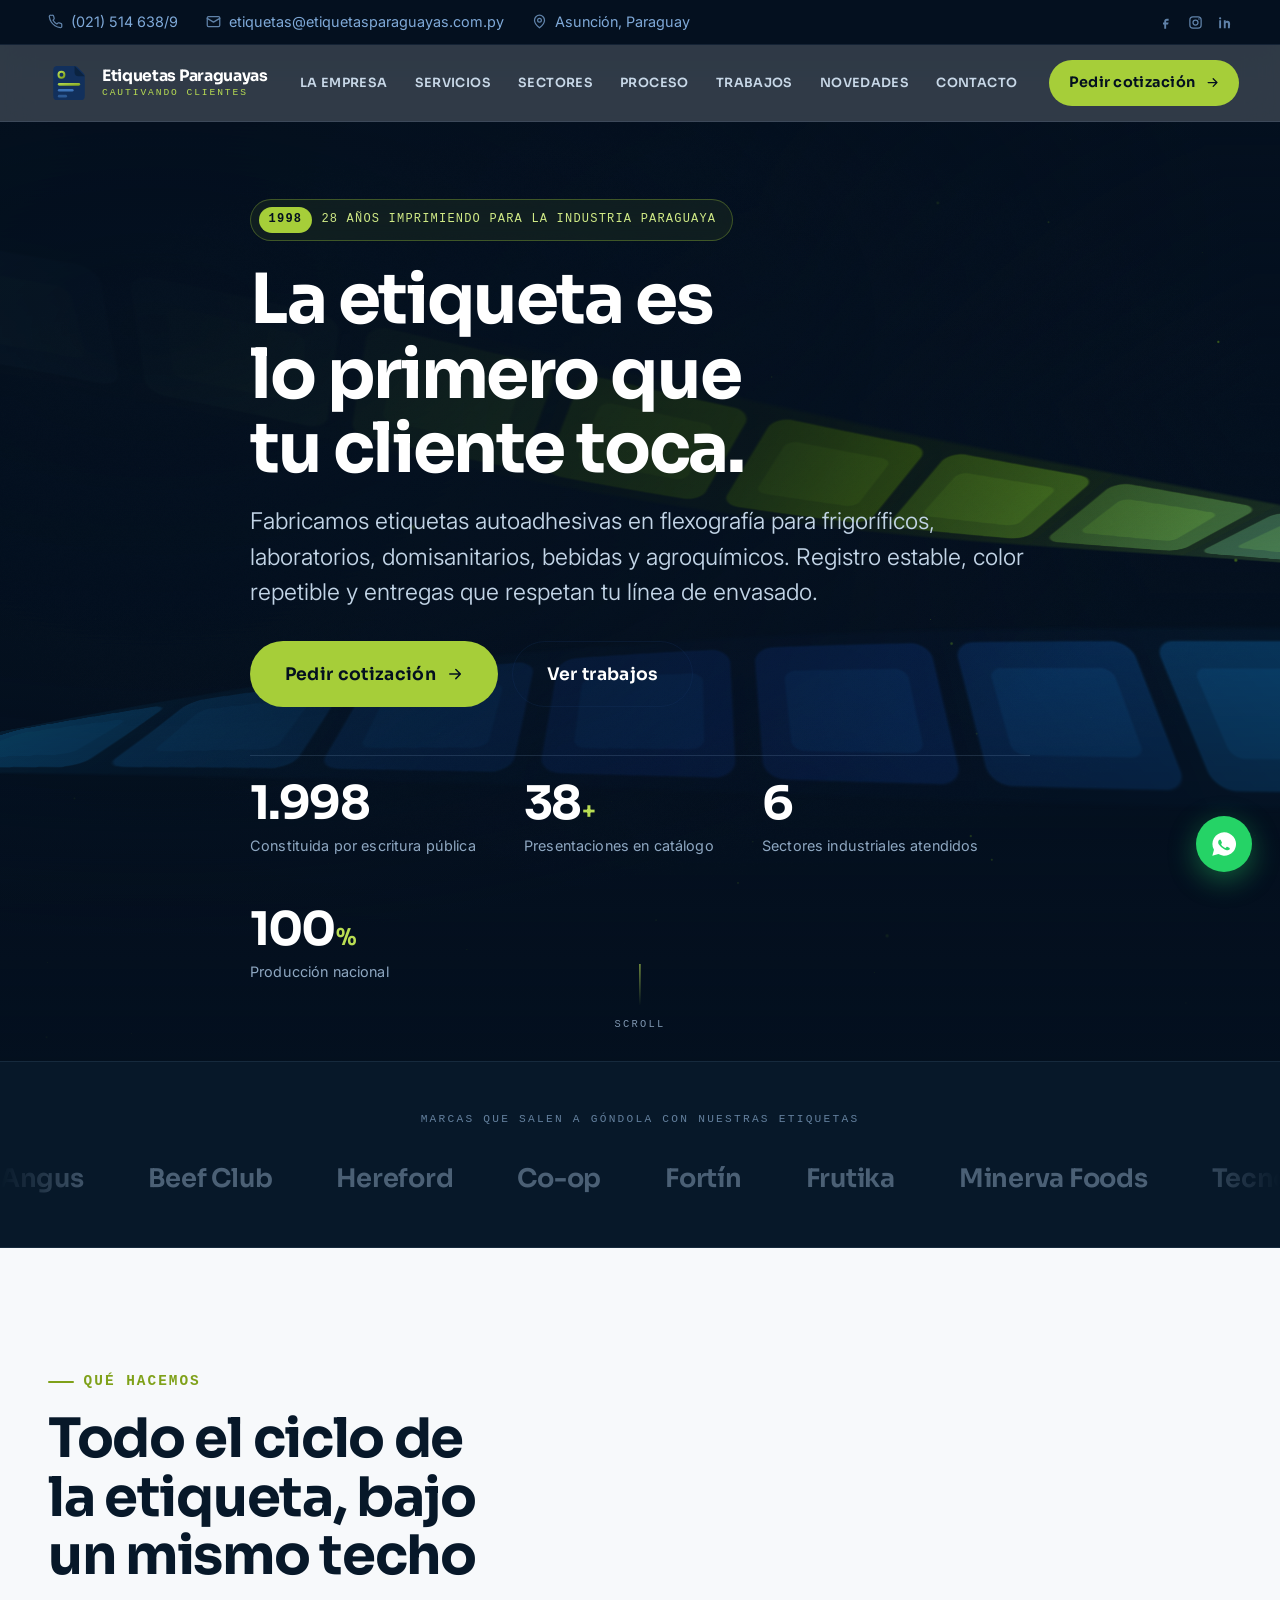
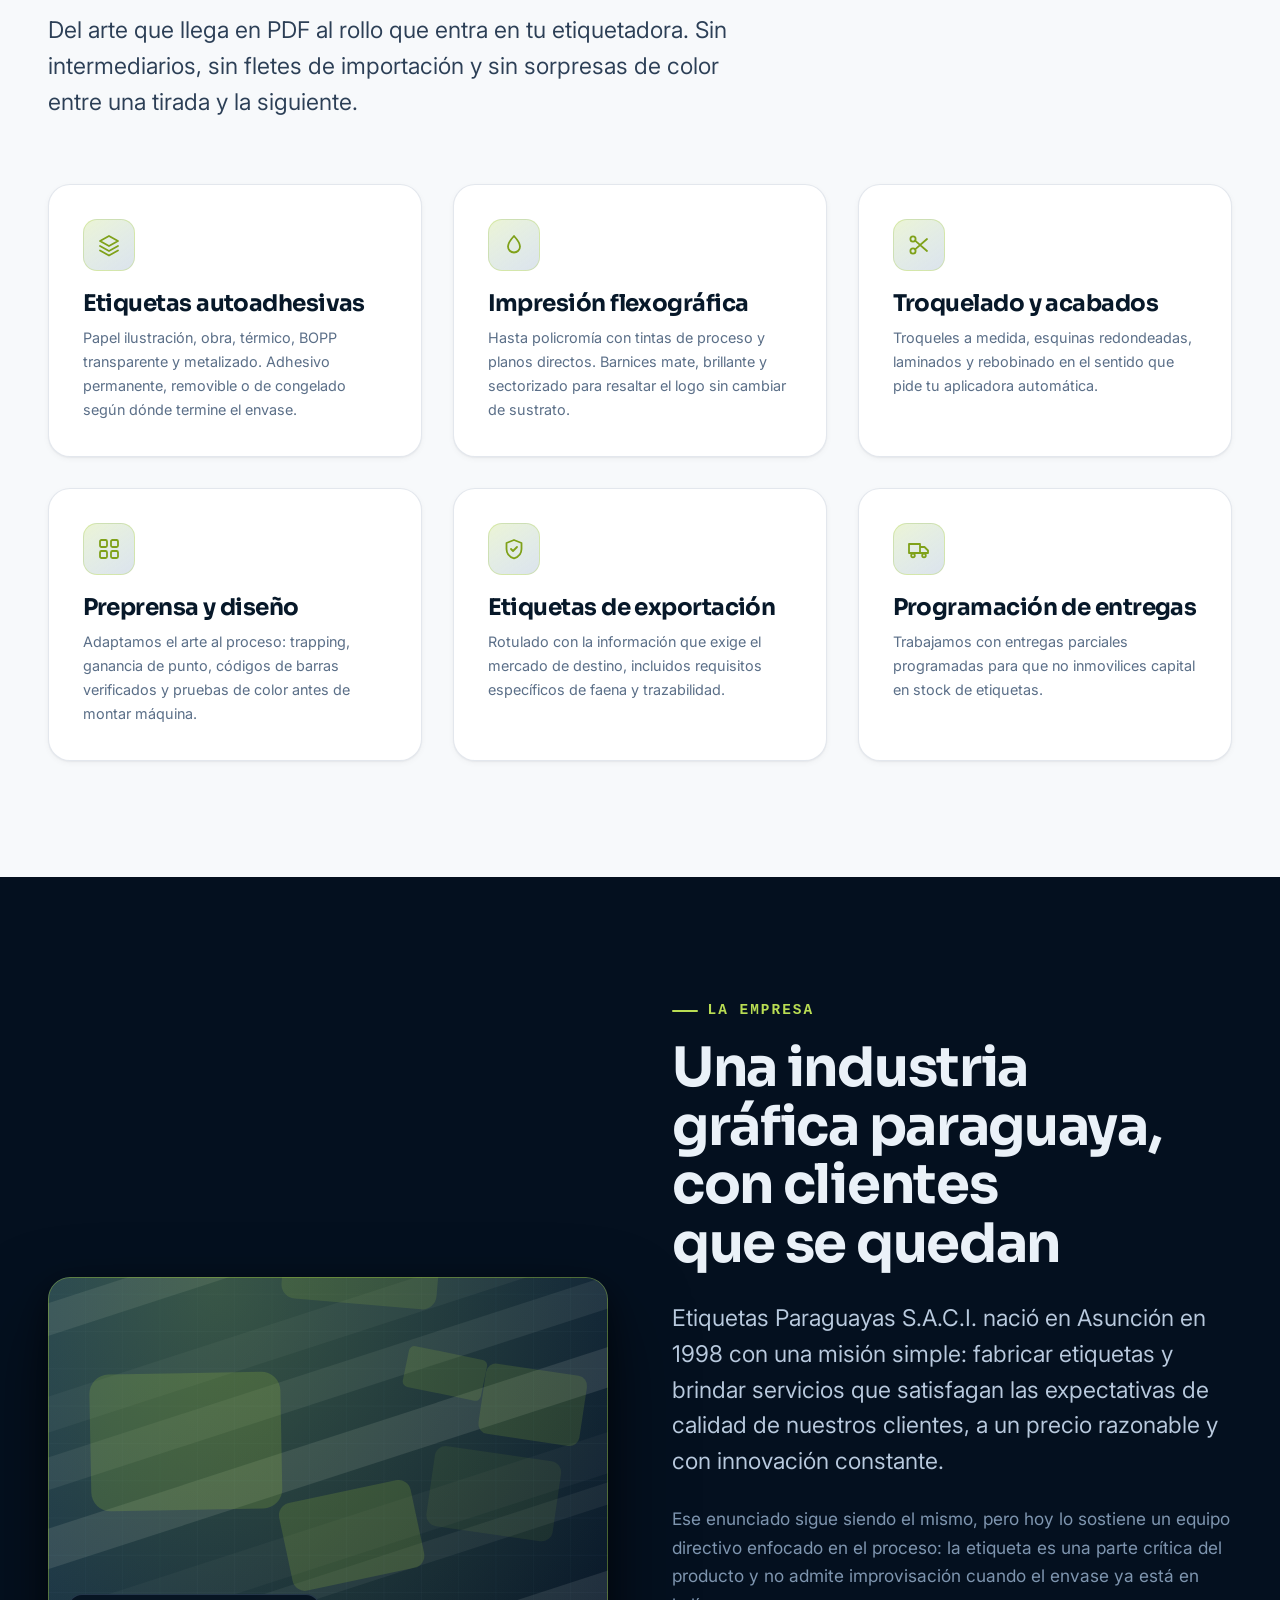
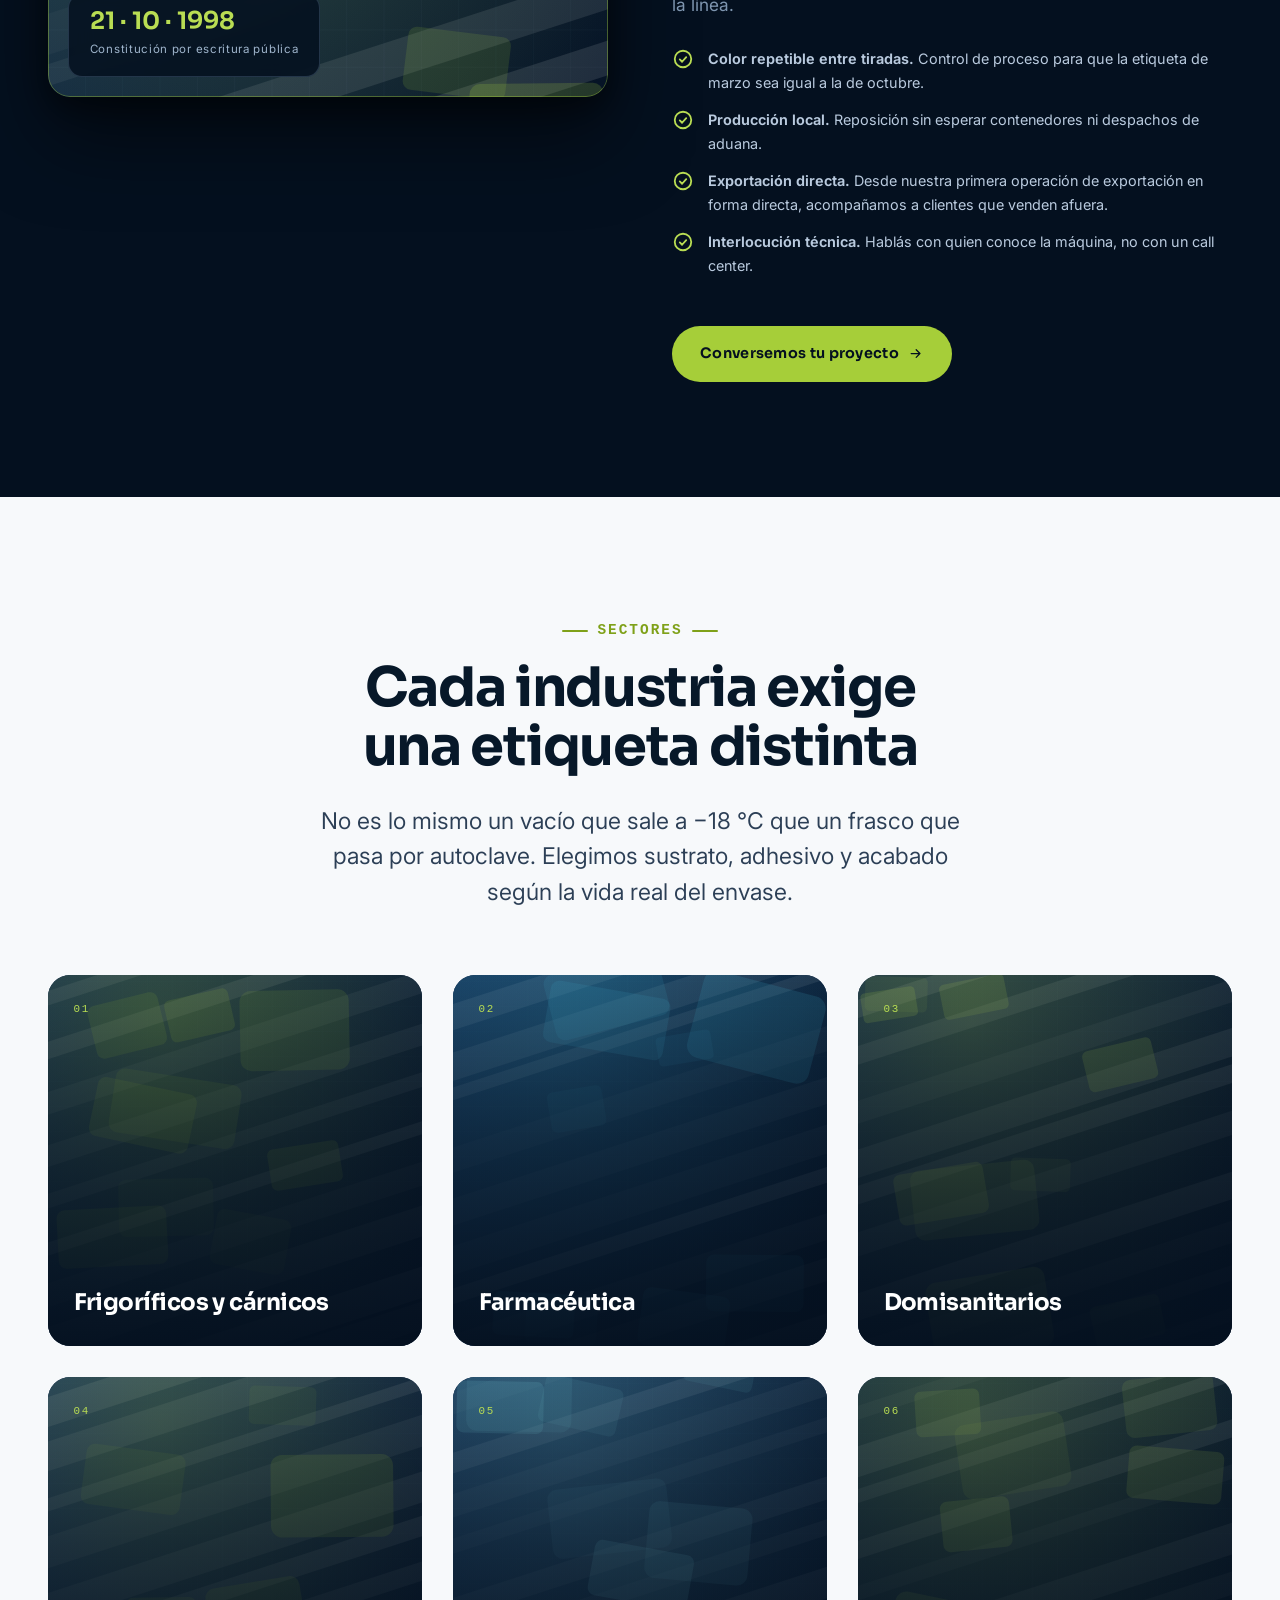
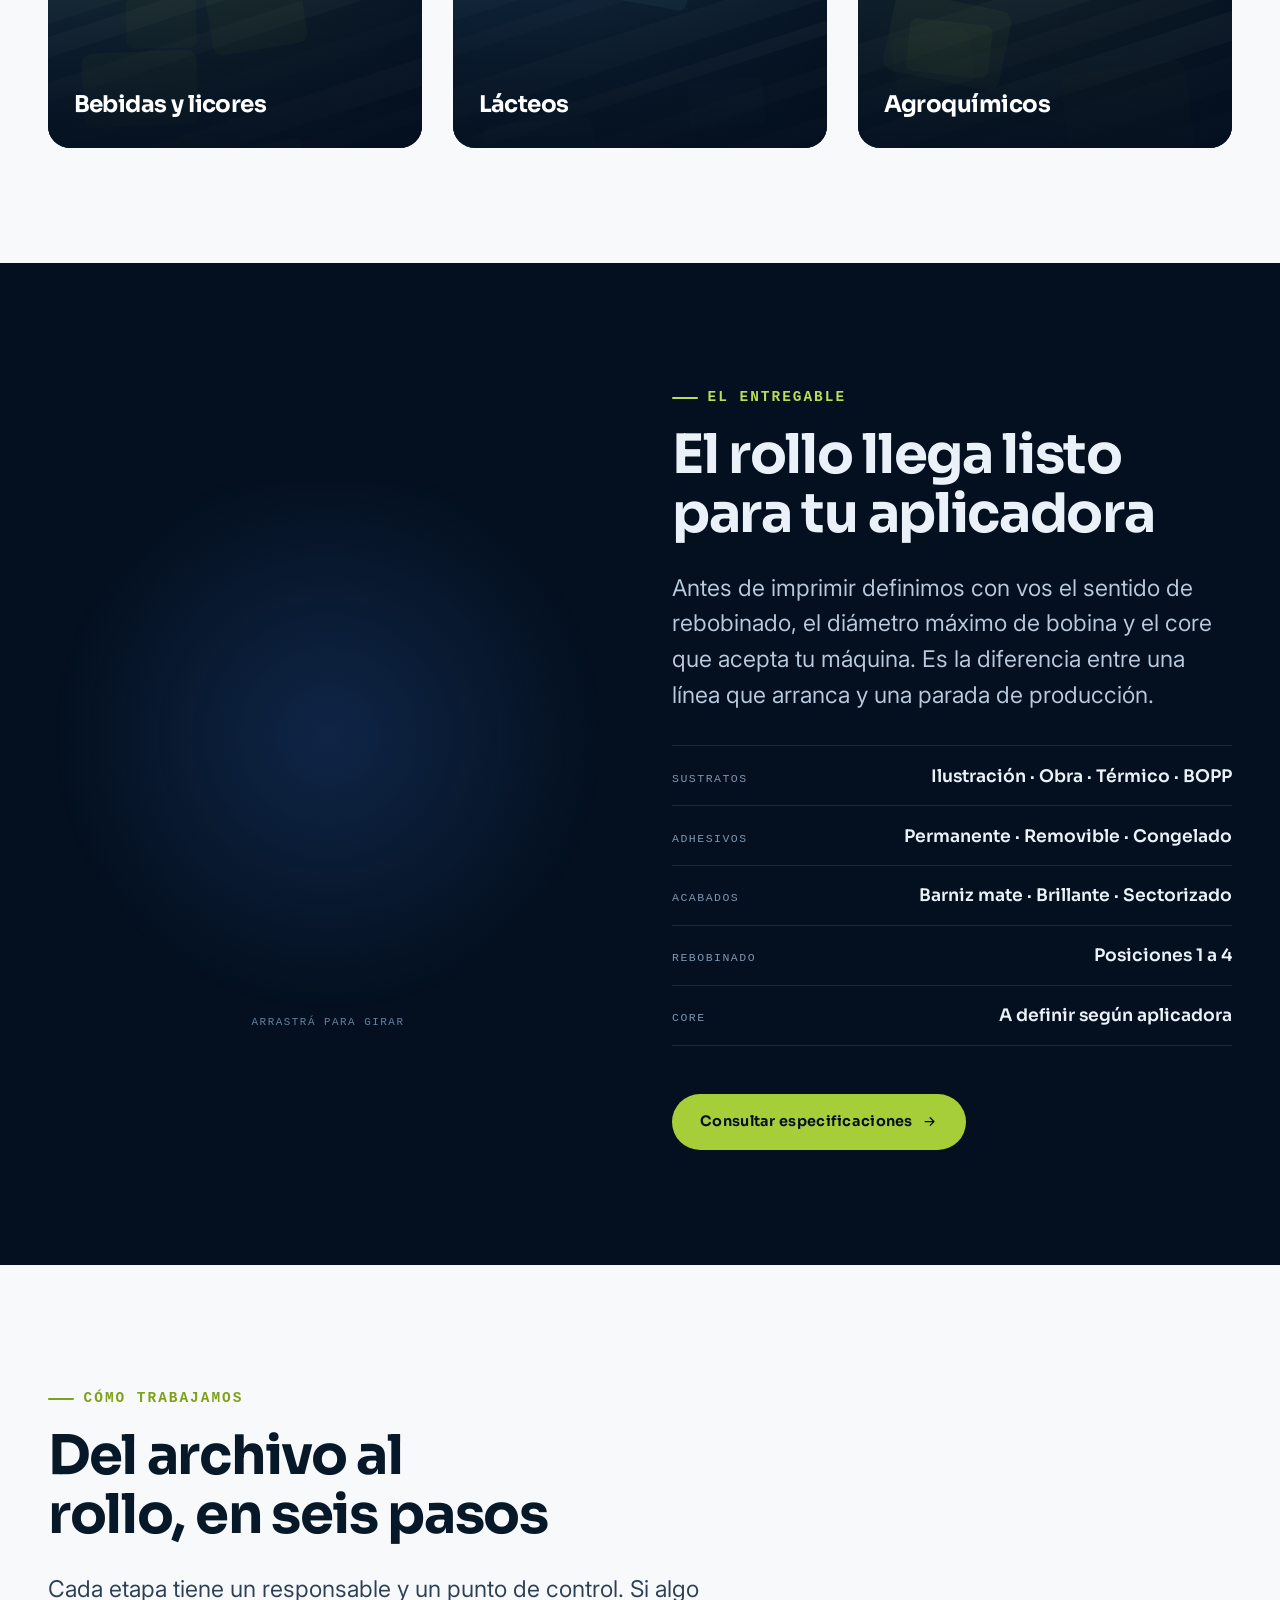
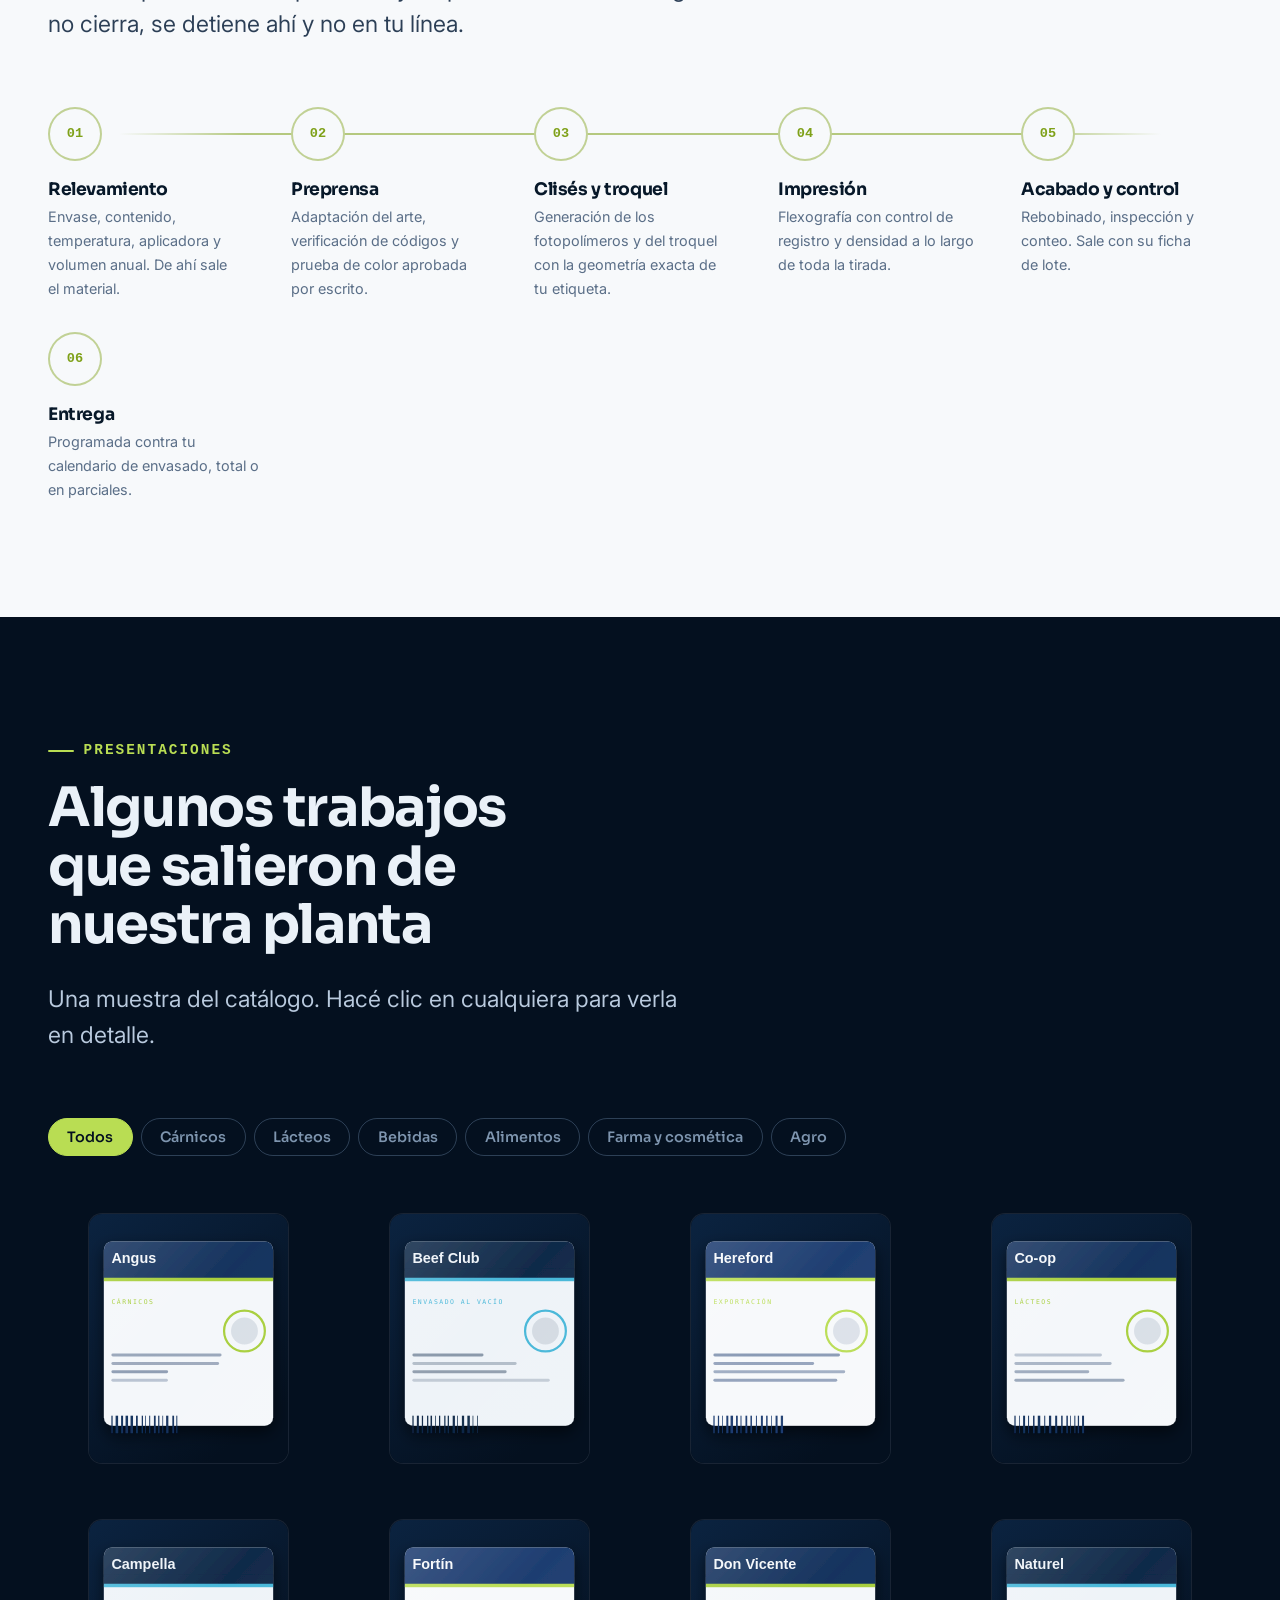
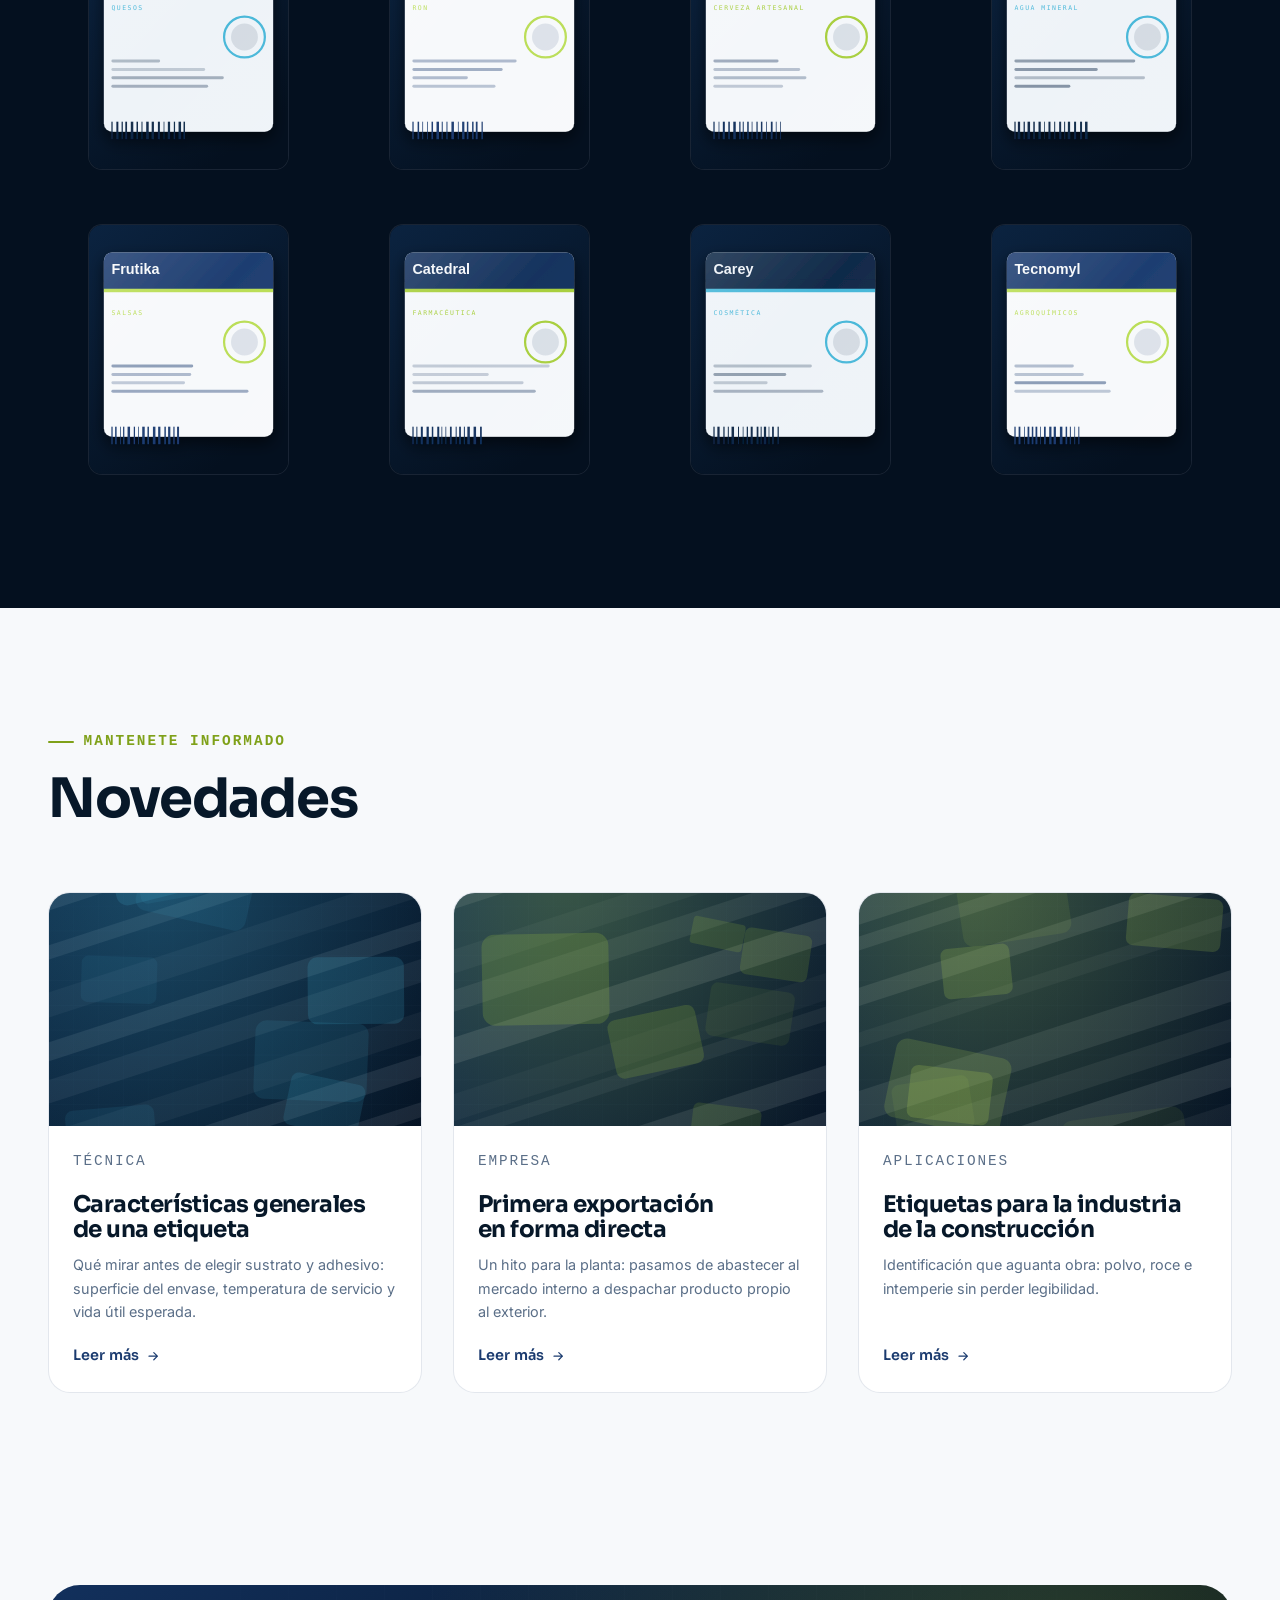
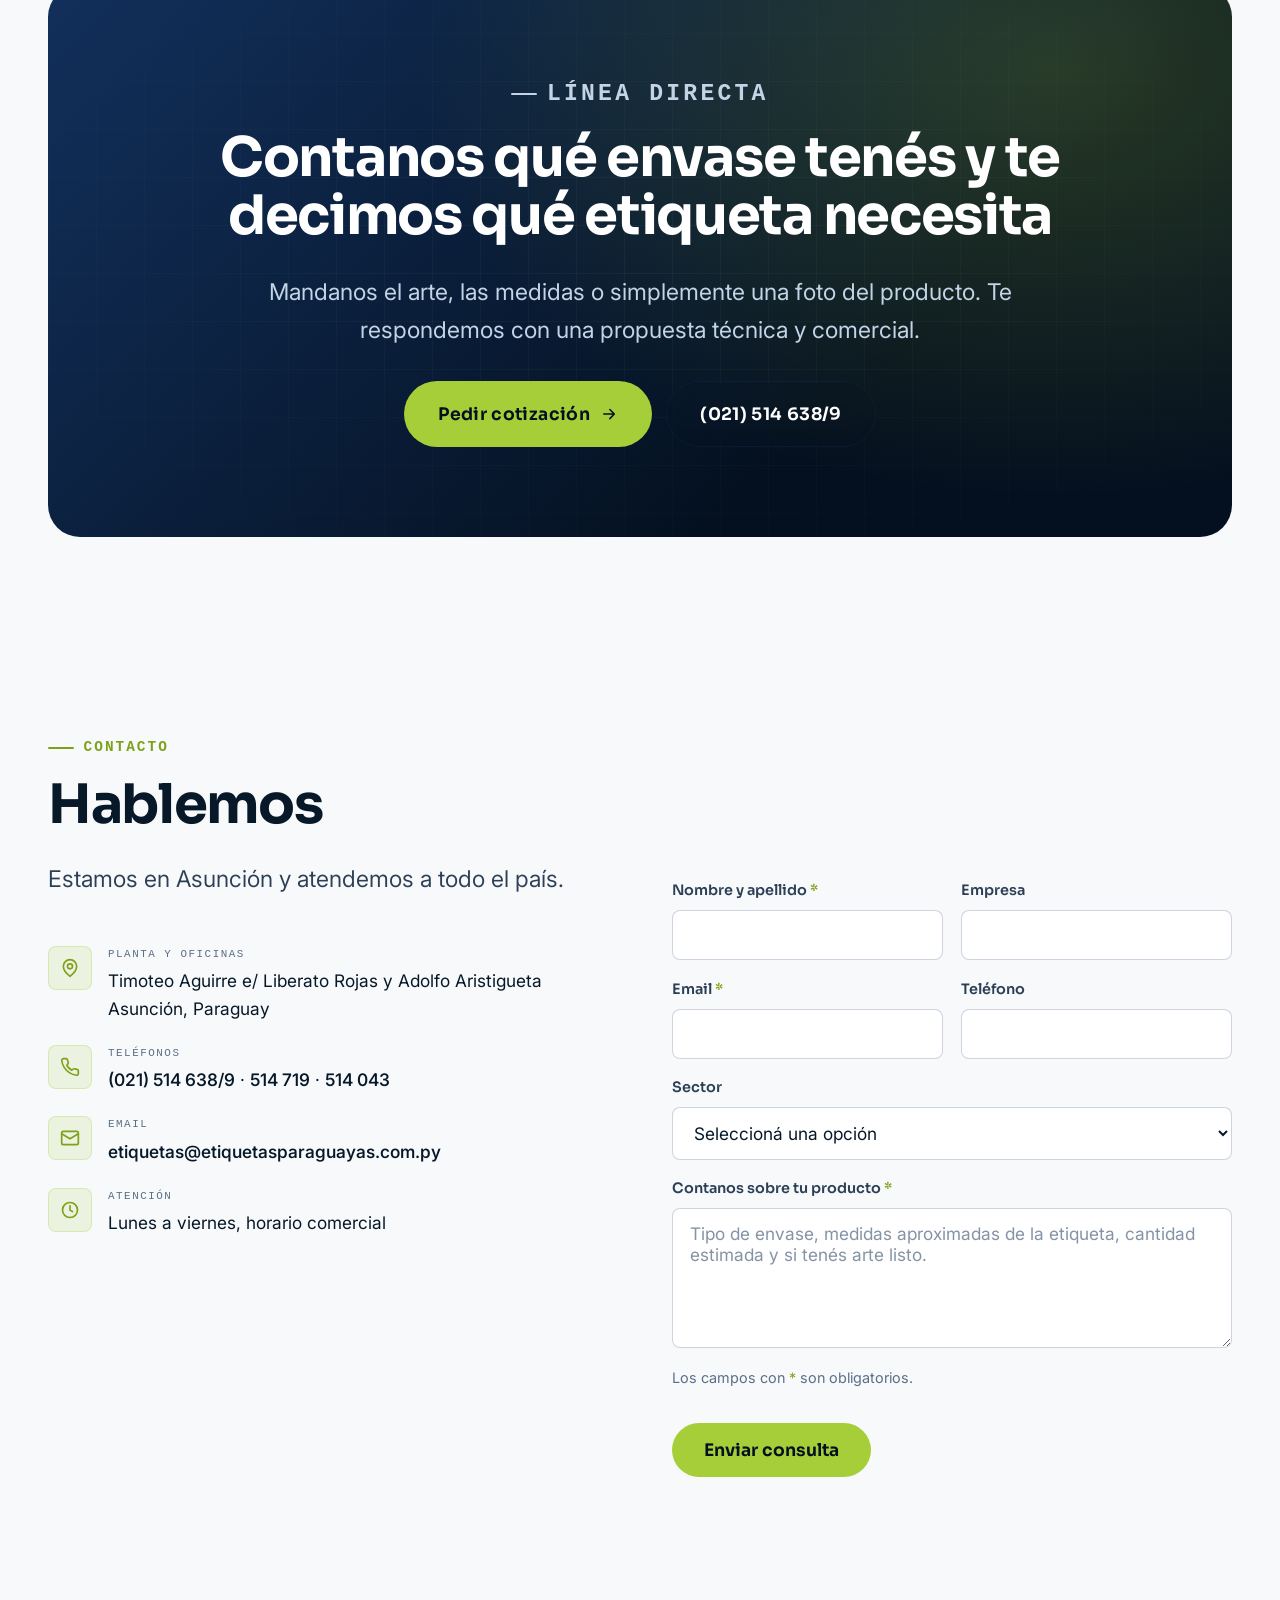
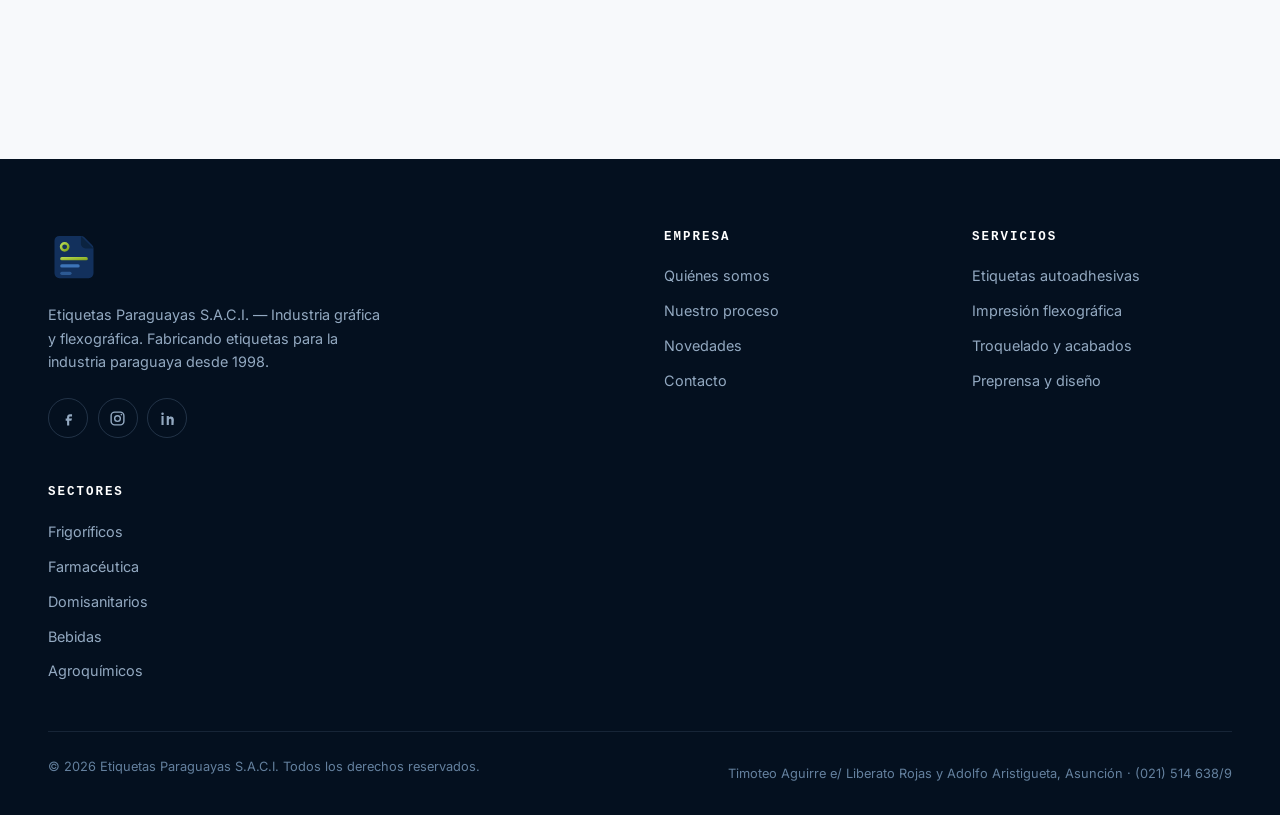
==== index.html @ 3bf8c129 "Demo de diseño para Etiquetas Paraguayas Rediseño estático del sitio actual, para aprobación del cli" ====
<!doctype html>
<html lang="es-PY">
<head>
<meta charset="utf-8">
<meta name="viewport" content="width=device-width, initial-scale=1, viewport-fit=cover">
<title>Etiquetas Paraguayas — Etiquetas autoadhesivas e impresión flexográfica | Asunción</title>
<meta name="description" content="Fabricamos etiquetas autoadhesivas para frigoríficos, farmacéutica, domisanitarios, bebidas y agroquímicos. Impresión flexográfica en Asunción, Paraguay, desde 1998.">
<meta name="theme-color" content="#04101f">
<link rel="canonical" href="https://etiquetasparaguayas.com.py/">
<link rel="icon" href="assets/img/logo-mark.svg" type="image/svg+xml">

<meta property="og:type" content="website">
<meta property="og:locale" content="es_PY">
<meta property="og:title" content="Etiquetas Paraguayas — Impresión flexográfica de etiquetas">
<meta property="og:description" content="Etiquetas autoadhesivas para la industria paraguaya desde 1998. Frigoríficos, farmacéutica, domisanitarios, bebidas y agroquímicos.">
<meta property="og:url" content="https://etiquetasparaguayas.com.py/">
<meta name="twitter:card" content="summary_large_image">

<link rel="preconnect" href="https://fonts.googleapis.com">
<link rel="preconnect" href="https://fonts.gstatic.com" crossorigin>
<link href="https://fonts.googleapis.com/css2?family=Sora:wght@400;600;700&family=Inter:wght@300..650&display=swap" rel="stylesheet">
<link rel="stylesheet" href="assets/css/main.css">

<script type="application/ld+json">
{
  "@context": "https://schema.org",
  "@type": "Organization",
  "name": "Etiquetas Paraguayas S.A.C.I.",
  "url": "https://etiquetasparaguayas.com.py/",
  "email": "etiquetas@etiquetasparaguayas.com.py",
  "foundingDate": "1998-10-21",
  "address": {
    "@type": "PostalAddress",
    "streetAddress": "Timoteo Aguirre e/ Liberato Rojas y Adolfo Aristigueta",
    "addressLocality": "Asunción",
    "addressCountry": "PY"
  },
  "contactPoint": {
    "@type": "ContactPoint",
    "telephone": "+595-21-514638",
    "contactType": "sales",
    "areaServed": "PY",
    "availableLanguage": ["Spanish", "Guarani"]
  }
}
</script>
</head>
<body>

<a class="ep-skip" href="#contenido">Saltar al contenido</a>
<div class="ep-progress" data-progress aria-hidden="true"></div>

<!-- Sprite de iconos -->
<svg width="0" height="0" style="position:absolute" aria-hidden="true" focusable="false">
  <symbol id="i-arrow" viewBox="0 0 24 24" fill="none" stroke="currentColor" stroke-width="2" stroke-linecap="round" stroke-linejoin="round"><path d="M5 12h14M13 6l6 6-6 6"/></symbol>
  <symbol id="i-check" viewBox="0 0 24 24" fill="none" stroke="currentColor" stroke-width="2" stroke-linecap="round" stroke-linejoin="round"><circle cx="12" cy="12" r="9"/><path d="m8.5 12.5 2.5 2.5 4.5-5"/></symbol>
  <symbol id="i-phone" viewBox="0 0 24 24" fill="none" stroke="currentColor" stroke-width="2" stroke-linecap="round" stroke-linejoin="round"><path d="M22 16.9v3a2 2 0 0 1-2.2 2 19.8 19.8 0 0 1-8.6-3.1 19.5 19.5 0 0 1-6-6A19.8 19.8 0 0 1 2.1 4.2 2 2 0 0 1 4.1 2h3a2 2 0 0 1 2 1.7c.1 1 .4 1.9.7 2.8a2 2 0 0 1-.5 2.1L8.1 9.9a16 16 0 0 0 6 6l1.3-1.2a2 2 0 0 1 2.1-.5c.9.3 1.8.6 2.8.7a2 2 0 0 1 1.7 2z"/></symbol>
  <symbol id="i-mail" viewBox="0 0 24 24" fill="none" stroke="currentColor" stroke-width="2" stroke-linecap="round" stroke-linejoin="round"><rect x="2" y="4" width="20" height="16" rx="2"/><path d="m2 7 10 6 10-6"/></symbol>
  <symbol id="i-pin" viewBox="0 0 24 24" fill="none" stroke="currentColor" stroke-width="2" stroke-linecap="round" stroke-linejoin="round"><path d="M20 10c0 6-8 12-8 12s-8-6-8-12a8 8 0 0 1 16 0z"/><circle cx="12" cy="10" r="3"/></symbol>
  <symbol id="i-clock" viewBox="0 0 24 24" fill="none" stroke="currentColor" stroke-width="2" stroke-linecap="round" stroke-linejoin="round"><circle cx="12" cy="12" r="9"/><path d="M12 7v5l3 2"/></symbol>
  <symbol id="i-fb" viewBox="0 0 24 24" fill="currentColor"><path d="M14 9h3V6h-3c-2.2 0-4 1.8-4 4v2H8v3h2v7h3v-7h3l1-3h-4v-2c0-.6.4-1 1-1z"/></symbol>
  <symbol id="i-ig" viewBox="0 0 24 24" fill="none" stroke="currentColor" stroke-width="2"><rect x="3" y="3" width="18" height="18" rx="5"/><circle cx="12" cy="12" r="4"/><circle cx="17.5" cy="6.5" r="1.2" fill="currentColor" stroke="none"/></symbol>
  <symbol id="i-li" viewBox="0 0 24 24" fill="currentColor"><path d="M6.5 8.5h-3V21h3zM5 3.5a1.8 1.8 0 1 0 0 3.6 1.8 1.8 0 0 0 0-3.6zM21 13.9c0-3.3-1.8-4.9-4.2-4.9-1.6 0-2.5.9-2.9 1.6V8.5h-3V21h3v-6.6c0-1.4.7-2.2 1.9-2.2 1.1 0 1.7.7 1.7 2.2V21h3z"/></symbol>
  <symbol id="i-wa" viewBox="0 0 24 24" fill="currentColor"><path d="M12 2a10 10 0 0 0-8.6 15L2 22l5.2-1.4A10 10 0 1 0 12 2zm5.2 14.1c-.2.6-1.3 1.2-1.8 1.2-.5.1-1 .1-1.7-.1-.4-.1-.9-.3-1.5-.6a11.4 11.4 0 0 1-4.4-3.9c-.5-.7-.8-1.5-.8-2.3 0-.8.3-1.3.6-1.6.2-.3.5-.4.7-.4h.5c.2 0 .4 0 .6.5l.8 1.9c0 .2 0 .3-.1.5l-.4.5c-.1.1-.3.3-.1.6.2.3.7 1.1 1.4 1.8.9.8 1.7 1.1 2 1.2.2.1.4.1.5-.1l.7-.8c.2-.2.3-.2.5-.1l1.8.9c.2.1.4.2.4.3.1.1.1.5-.1 1.1z"/></symbol>
  <symbol id="i-layers" viewBox="0 0 24 24" fill="none" stroke="currentColor" stroke-width="1.8" stroke-linecap="round" stroke-linejoin="round"><path d="m12 3 9 5-9 5-9-5z"/><path d="m3 13 9 5 9-5"/><path d="m3 17.5 9 5 9-5"/></symbol>
  <symbol id="i-drop" viewBox="0 0 24 24" fill="none" stroke="currentColor" stroke-width="1.8" stroke-linecap="round" stroke-linejoin="round"><path d="M12 3s6 6.5 6 10.5a6 6 0 0 1-12 0C6 9.5 12 3 12 3z"/></symbol>
  <symbol id="i-cut" viewBox="0 0 24 24" fill="none" stroke="currentColor" stroke-width="1.8" stroke-linecap="round" stroke-linejoin="round"><circle cx="6" cy="6" r="2.6"/><circle cx="6" cy="18" r="2.6"/><path d="M8.1 7.6 20 18M20 6 8.1 16.4"/></symbol>
  <symbol id="i-shield" viewBox="0 0 24 24" fill="none" stroke="currentColor" stroke-width="1.8" stroke-linecap="round" stroke-linejoin="round"><path d="M12 3l7.5 3v6c0 4.5-3.2 8-7.5 9.4C7.7 20 4.5 16.5 4.5 12V6z"/><path d="m9 12 2 2 4-4"/></symbol>
  <symbol id="i-truck" viewBox="0 0 24 24" fill="none" stroke="currentColor" stroke-width="1.8" stroke-linecap="round" stroke-linejoin="round"><path d="M2 7h11v9H2zM13 10h4.5l3.5 3.5V16h-8z"/><circle cx="6" cy="18.5" r="1.8"/><circle cx="17" cy="18.5" r="1.8"/></symbol>
  <symbol id="i-grid" viewBox="0 0 24 24" fill="none" stroke="currentColor" stroke-width="1.8" stroke-linecap="round" stroke-linejoin="round"><rect x="3" y="3" width="7" height="7" rx="1.5"/><rect x="14" y="3" width="7" height="7" rx="1.5"/><rect x="3" y="14" width="7" height="7" rx="1.5"/><rect x="14" y="14" width="7" height="7" rx="1.5"/></symbol>
</svg>

<!-- ====================================================== TOPBAR -->
<div class="ep-topbar">
  <div class="ep-wrap ep-topbar__inner">
    <a href="tel:+59521514638"><svg><use href="#i-phone"/></svg>(021) 514 638/9</a>
    <a href="mailto:etiquetas@etiquetasparaguayas.com.py"><svg><use href="#i-mail"/></svg>etiquetas@etiquetasparaguayas.com.py</a>
    <a href="#contacto"><svg><use href="#i-pin"/></svg>Asunción, Paraguay</a>
    <div class="ep-topbar__social">
      <a href="#" aria-label="Facebook"><svg><use href="#i-fb"/></svg></a>
      <a href="#" aria-label="Instagram"><svg><use href="#i-ig"/></svg></a>
      <a href="#" aria-label="LinkedIn"><svg><use href="#i-li"/></svg></a>
    </div>
  </div>
</div>

<!-- ====================================================== NAV -->
<header class="ep-nav" data-nav>
  <nav class="ep-wrap ep-nav__inner" aria-label="Principal" data-spy>
    <a class="ep-nav__brand" href="#inicio">
      <img src="assets/img/logo-mark.svg" alt="" width="46" height="46">
      <span class="ep-nav__brand-text">Etiquetas Paraguayas<span>Cautivando clientes</span></span>
    </a>

    <ul class="ep-nav__menu" data-nav-menu>
      <li><a href="#empresa">La empresa</a></li>
      <li><a href="#servicios">Servicios</a></li>
      <li><a href="#sectores">Sectores</a></li>
      <li><a href="#proceso">Proceso</a></li>
      <li><a href="#trabajos">Trabajos</a></li>
      <li><a href="#novedades">Novedades</a></li>
      <li><a href="#contacto">Contacto</a></li>
    </ul>

    <a class="ep-btn ep-btn--sm ep-nav__cta" href="#contacto">
      Pedir cotización <svg class="ep-btn__icon"><use href="#i-arrow"/></svg>
    </a>

    <button class="ep-nav__toggle" data-nav-toggle aria-expanded="false" aria-label="Abrir menú">
      <span></span><span></span><span></span>
    </button>
  </nav>
</header>

<main id="contenido">

<!-- ====================================================== HERO -->
<section class="ep-hero ep-noise" id="inicio">
  <canvas class="ep-hero__canvas" data-three="hero" aria-hidden="true"></canvas>

  <div class="ep-wrap ep-hero__inner">
    <p class="ep-hero__badge"><b>1998</b> 28 años imprimiendo para la industria paraguaya</p>

    <h1 data-words>La etiqueta es lo primero que tu cliente toca.</h1>
    <p class="ep-hero__lead" data-reveal style="--delay:420ms">
      Fabricamos etiquetas autoadhesivas en flexografía para frigoríficos, laboratorios,
      domisanitarios, bebidas y agroquímicos. Registro estable, color repetible y
      entregas que respetan tu línea de envasado.
    </p>

    <div class="ep-btn-row" data-reveal style="--delay:560ms">
      <a class="ep-btn ep-btn--lg" href="#contacto">
        Pedir cotización <svg class="ep-btn__icon"><use href="#i-arrow"/></svg>
      </a>
      <a class="ep-btn ep-btn--lg ep-btn--ghost" href="#trabajos" style="--btn-fg:#fff">
        Ver trabajos
      </a>
    </div>

    <div class="ep-hero__stats">
      <div data-reveal style="--delay:640ms">
        <div class="ep-stat__value"><span data-count="1998">0</span></div>
        <div class="ep-stat__label">Constituida por escritura pública</div>
      </div>
      <div data-reveal style="--delay:720ms">
        <div class="ep-stat__value"><span data-count="38">0</span><small>+</small></div>
        <div class="ep-stat__label">Presentaciones en catálogo</div>
      </div>
      <div data-reveal style="--delay:800ms">
        <div class="ep-stat__value"><span data-count="6">0</span></div>
        <div class="ep-stat__label">Sectores industriales atendidos</div>
      </div>
      <div data-reveal style="--delay:880ms">
        <div class="ep-stat__value"><span data-count="100">0</span><small>%</small></div>
        <div class="ep-stat__label">Producción nacional</div>
      </div>
    </div>
  </div>

  <a class="ep-hero__scroll" href="#clientes" aria-label="Bajar">
    <i></i> Scroll
  </a>
</section>

<!-- ====================================================== MARQUEE -->
<section class="ep-marquee" id="clientes" aria-label="Marcas que confían en nosotros">
  <p class="ep-marquee__label">Marcas que salen a góndola con nuestras etiquetas</p>
  <div class="ep-marquee__viewport">
    <div class="ep-marquee__track" data-marquee>
      <span class="ep-marquee__item">Angus</span>
      <span class="ep-marquee__item">Beef Club</span>
      <span class="ep-marquee__item">Hereford</span>
      <span class="ep-marquee__item">Co-op</span>
      <span class="ep-marquee__item">Fortín</span>
      <span class="ep-marquee__item">Frutika</span>
      <span class="ep-marquee__item">Minerva Foods</span>
      <span class="ep-marquee__item">Tecnomyl</span>
      <span class="ep-marquee__item">Upisa</span>
      <span class="ep-marquee__item">Campella</span>
      <span class="ep-marquee__item">Carey</span>
      <span class="ep-marquee__item">Frig. Guaraní</span>
      <span class="ep-marquee__item">Frig. Concepción</span>
      <span class="ep-marquee__item">La Vienesa</span>
      <span class="ep-marquee__item">Laboratorios Catedral</span>
    </div>
  </div>
</section>

<!-- ====================================================== SERVICIOS -->
<section class="ep-section" id="servicios">
  <div class="ep-wrap">
    <div class="ep-head" data-reveal>
      <p class="ep-eyebrow">Qué hacemos</p>
      <h2>Todo el ciclo de la etiqueta, bajo un mismo techo</h2>
      <p class="ep-lead">
        Del arte que llega en PDF al rollo que entra en tu etiquetadora. Sin intermediarios,
        sin fletes de importación y sin sorpresas de color entre una tirada y la siguiente.
      </p>
    </div>

    <div class="ep-grid ep-grid--3">
      <article class="ep-card" data-reveal>
        <div class="ep-card__icon"><svg><use href="#i-layers"/></svg></div>
        <h3>Etiquetas autoadhesivas</h3>
        <p>
          Papel ilustración, obra, térmico, BOPP transparente y metalizado. Adhesivo permanente,
          removible o de congelado según dónde termine el envase.
        </p>
      </article>

      <article class="ep-card" data-reveal>
        <div class="ep-card__icon"><svg><use href="#i-drop"/></svg></div>
        <h3>Impresión flexográfica</h3>
        <p>
          Hasta policromía con tintas de proceso y planos directos. Barnices mate, brillante
          y sectorizado para resaltar el logo sin cambiar de sustrato.
        </p>
      </article>

      <article class="ep-card" data-reveal>
        <div class="ep-card__icon"><svg><use href="#i-cut"/></svg></div>
        <h3>Troquelado y acabados</h3>
        <p>
          Troqueles a medida, esquinas redondeadas, laminados y rebobinado en el sentido
          que pide tu aplicadora automática.
        </p>
      </article>

      <article class="ep-card" data-reveal>
        <div class="ep-card__icon"><svg><use href="#i-grid"/></svg></div>
        <h3>Preprensa y diseño</h3>
        <p>
          Adaptamos el arte al proceso: trapping, ganancia de punto, códigos de barras
          verificados y pruebas de color antes de montar máquina.
        </p>
      </article>

      <article class="ep-card" data-reveal>
        <div class="ep-card__icon"><svg><use href="#i-shield"/></svg></div>
        <h3>Etiquetas de exportación</h3>
        <p>
          Rotulado con la información que exige el mercado de destino, incluidos
          requisitos específicos de faena y trazabilidad.
        </p>
      </article>

      <article class="ep-card" data-reveal>
        <div class="ep-card__icon"><svg><use href="#i-truck"/></svg></div>
        <h3>Programación de entregas</h3>
        <p>
          Trabajamos con entregas parciales programadas para que no inmovilices capital
          en stock de etiquetas.
        </p>
      </article>
    </div>
  </div>
</section>

<!-- ====================================================== EMPRESA -->
<section class="ep-section ep-dark" id="empresa">
  <div class="ep-wrap ep-split">
    <div data-reveal="left">
      <div class="ep-media ep-media--framed">
        <img src="assets/img/planta.svg" alt="Planta de producción de Etiquetas Paraguayas" width="900" height="1100" loading="lazy" style="aspect-ratio:4/3;object-fit:cover">
        <div class="ep-media__badge">
          <b>21 · 10 · 1998</b>
          <span>Constitución por escritura pública</span>
        </div>
      </div>
    </div>

    <div data-reveal="right">
      <p class="ep-eyebrow">La empresa</p>
      <h2>Una industria gráfica paraguaya, con clientes que se quedan</h2>
      <p class="ep-lead">
        Etiquetas Paraguayas S.A.C.I. nació en Asunción en 1998 con una misión simple:
        fabricar etiquetas y brindar servicios que satisfagan las expectativas de calidad
        de nuestros clientes, a un precio razonable y con innovación constante.
      </p>
      <p style="color:var(--text-muted)">
        Ese enunciado sigue siendo el mismo, pero hoy lo sostiene un equipo directivo enfocado
        en el proceso: la etiqueta es una parte crítica del producto y no admite improvisación
        cuando el envase ya está en la línea.
      </p>

      <ul class="ep-checks">
        <li><svg><use href="#i-check"/></svg><span><strong>Color repetible entre tiradas.</strong> Control de proceso para que la etiqueta de marzo sea igual a la de octubre.</span></li>
        <li><svg><use href="#i-check"/></svg><span><strong>Producción local.</strong> Reposición sin esperar contenedores ni despachos de aduana.</span></li>
        <li><svg><use href="#i-check"/></svg><span><strong>Exportación directa.</strong> Desde nuestra primera operación de exportación en forma directa, acompañamos a clientes que venden afuera.</span></li>
        <li><svg><use href="#i-check"/></svg><span><strong>Interlocución técnica.</strong> Hablás con quien conoce la máquina, no con un call center.</span></li>
      </ul>

      <div class="ep-btn-row ep-mt-lg">
        <a class="ep-btn" href="#contacto">Conversemos tu proyecto <svg class="ep-btn__icon"><use href="#i-arrow"/></svg></a>
      </div>
    </div>
  </div>
</section>

<!-- ====================================================== SECTORES -->
<section class="ep-section" id="sectores">
  <div class="ep-wrap">
    <div class="ep-head ep-head--center" data-reveal>
      <p class="ep-eyebrow">Sectores</p>
      <h2>Cada industria exige una etiqueta distinta</h2>
      <p class="ep-lead">
        No es lo mismo un vacío que sale a −18 °C que un frasco que pasa por autoclave.
        Elegimos sustrato, adhesivo y acabado según la vida real del envase.
      </p>
    </div>

    <div class="ep-grid ep-grid--3">
      <a class="ep-sector" href="#contacto" data-reveal>
        <img src="assets/img/sector-frigorifico.svg" alt="" width="900" height="1100" loading="lazy">
        <div class="ep-sector__body">
          <span class="ep-sector__tag">01</span>
          <h3>Frigoríficos y cárnicos</h3>
          <p>Adhesivos de congelado, resistencia a humedad y grasa, rotulado de exportación y faena.</p>
        </div>
      </a>

      <a class="ep-sector" href="#contacto" data-reveal>
        <img src="assets/img/sector-farmaceutica.svg" alt="" width="900" height="1100" loading="lazy">
        <div class="ep-sector__body">
          <span class="ep-sector__tag">02</span>
          <h3>Farmacéutica</h3>
          <p>Legibilidad crítica, lote y vencimiento, textos regulatorios en cuerpos chicos.</p>
        </div>
      </a>

      <a class="ep-sector" href="#contacto" data-reveal>
        <img src="assets/img/sector-domisanitarios.svg" alt="" width="900" height="1100" loading="lazy">
        <div class="ep-sector__body">
          <span class="ep-sector__tag">03</span>
          <h3>Domisanitarios</h3>
          <p>Resistencia química al contenido, pictogramas de seguridad y adhesión sobre plástico soplado.</p>
        </div>
      </a>

      <a class="ep-sector" href="#contacto" data-reveal>
        <img src="assets/img/sector-bebidas.svg" alt="" width="900" height="1100" loading="lazy">
        <div class="ep-sector__body">
          <span class="ep-sector__tag">04</span>
          <h3>Bebidas y licores</h3>
          <p>Acabados premium, resistencia a condensación y al hielo, etiqueta frontal y contra.</p>
        </div>
      </a>

      <a class="ep-sector" href="#contacto" data-reveal>
        <img src="assets/img/sector-lacteos.svg" alt="" width="900" height="1100" loading="lazy">
        <div class="ep-sector__body">
          <span class="ep-sector__tag">05</span>
          <h3>Lácteos</h3>
          <p>Cadena de frío permanente, contacto indirecto con alimentos y alta rotación.</p>
        </div>
      </a>

      <a class="ep-sector" href="#contacto" data-reveal>
        <img src="assets/img/sector-agro.svg" alt="" width="900" height="1100" loading="lazy">
        <div class="ep-sector__body">
          <span class="ep-sector__tag">06</span>
          <h3>Agroquímicos</h3>
          <p>Etiquetas multipágina, resistencia a intemperie y solventes, trazabilidad de lote.</p>
        </div>
      </a>
    </div>
  </div>
</section>

<!-- ====================================================== SHOWCASE 3D -->
<section class="ep-section ep-dark ep-showcase" id="rollo">
  <div class="ep-wrap ep-showcase__layout">
    <div class="ep-showcase__stage" data-reveal="scale">
      <canvas data-three="roll"></canvas>
      <p class="ep-showcase__hint">Arrastrá para girar</p>
    </div>

    <div data-reveal="right">
      <p class="ep-eyebrow">El entregable</p>
      <h2>El rollo llega listo para tu aplicadora</h2>
      <p class="ep-lead">
        Antes de imprimir definimos con vos el sentido de rebobinado, el diámetro máximo
        de bobina y el core que acepta tu máquina. Es la diferencia entre una línea que
        arranca y una parada de producción.
      </p>

      <ul class="ep-specs">
        <li><span class="ep-specs__key">Sustratos</span><span class="ep-specs__val">Ilustración · Obra · Térmico · BOPP</span></li>
        <li><span class="ep-specs__key">Adhesivos</span><span class="ep-specs__val">Permanente · Removible · Congelado</span></li>
        <li><span class="ep-specs__key">Acabados</span><span class="ep-specs__val">Barniz mate · Brillante · Sectorizado</span></li>
        <li><span class="ep-specs__key">Rebobinado</span><span class="ep-specs__val">Posiciones 1 a 4</span></li>
        <li><span class="ep-specs__key">Core</span><span class="ep-specs__val">A definir según aplicadora</span></li>
      </ul>

      <div class="ep-btn-row ep-mt-lg">
        <a class="ep-btn" href="#contacto">Consultar especificaciones <svg class="ep-btn__icon"><use href="#i-arrow"/></svg></a>
      </div>
    </div>
  </div>
</section>

<!-- ====================================================== PROCESO -->
<section class="ep-section" id="proceso">
  <div class="ep-wrap">
    <div class="ep-head" data-reveal>
      <p class="ep-eyebrow">Cómo trabajamos</p>
      <h2>Del archivo al rollo, en seis pasos</h2>
      <p class="ep-lead">Cada etapa tiene un responsable y un punto de control. Si algo no cierra, se detiene ahí y no en tu línea.</p>
    </div>

    <div class="ep-process__track" data-process>
      <article class="ep-step" data-reveal>
        <div class="ep-step__dot">01</div>
        <h3>Relevamiento</h3>
        <p>Envase, contenido, temperatura, aplicadora y volumen anual. De ahí sale el material.</p>
      </article>
      <article class="ep-step" data-reveal>
        <div class="ep-step__dot">02</div>
        <h3>Preprensa</h3>
        <p>Adaptación del arte, verificación de códigos y prueba de color aprobada por escrito.</p>
      </article>
      <article class="ep-step" data-reveal>
        <div class="ep-step__dot">03</div>
        <h3>Clisés y troquel</h3>
        <p>Generación de los fotopolímeros y del troquel con la geometría exacta de tu etiqueta.</p>
      </article>
      <article class="ep-step" data-reveal>
        <div class="ep-step__dot">04</div>
        <h3>Impresión</h3>
        <p>Flexografía con control de registro y densidad a lo largo de toda la tirada.</p>
      </article>
      <article class="ep-step" data-reveal>
        <div class="ep-step__dot">05</div>
        <h3>Acabado y control</h3>
        <p>Rebobinado, inspección y conteo. Sale con su ficha de lote.</p>
      </article>
      <article class="ep-step" data-reveal>
        <div class="ep-step__dot">06</div>
        <h3>Entrega</h3>
        <p>Programada contra tu calendario de envasado, total o en parciales.</p>
      </article>
    </div>
  </div>
</section>

<!-- ====================================================== TRABAJOS -->
<section class="ep-section ep-dark" id="trabajos">
  <div class="ep-wrap">
    <div class="ep-head" data-reveal>
      <p class="ep-eyebrow">Presentaciones</p>
      <h2>Algunos trabajos que salieron de nuestra planta</h2>
      <p class="ep-lead">Una muestra del catálogo. Hacé clic en cualquiera para verla en detalle.</p>
    </div>

    <div class="ep-filters" data-reveal role="group" aria-label="Filtrar trabajos">
      <button class="ep-filter" data-filter="*" aria-pressed="true">Todos</button>
      <button class="ep-filter" data-filter="carnicos" aria-pressed="false">Cárnicos</button>
      <button class="ep-filter" data-filter="lacteos" aria-pressed="false">Lácteos</button>
      <button class="ep-filter" data-filter="bebidas" aria-pressed="false">Bebidas</button>
      <button class="ep-filter" data-filter="alimentos" aria-pressed="false">Alimentos</button>
      <button class="ep-filter" data-filter="farma" aria-pressed="false">Farma y cosmética</button>
      <button class="ep-filter" data-filter="agro" aria-pressed="false">Agro</button>
    </div>

    <div class="ep-gallery" data-gallery>
      <figure class="ep-tile" data-cat="carnicos" data-caption="Angus — línea de productos cárnicos" data-reveal="scale"><img src="assets/img/w-angus.svg" alt="Etiqueta Angus, productos cárnicos" loading="lazy" width="800" height="1000"><figcaption class="ep-tile__cap">Angus<span>Cárnicos</span></figcaption></figure>
      <figure class="ep-tile" data-cat="carnicos" data-caption="Beef Club — envasado al vacío" data-reveal="scale"><img src="assets/img/w-beefclub.svg" alt="Etiqueta Beef Club, envasado al vacío" loading="lazy" width="800" height="1000"><figcaption class="ep-tile__cap">Beef Club<span>Envasado al vacío</span></figcaption></figure>
      <figure class="ep-tile" data-cat="carnicos" data-caption="Hereford — línea de exportación" data-reveal="scale"><img src="assets/img/w-hereford.svg" alt="Etiqueta Hereford, exportación" loading="lazy" width="800" height="1000"><figcaption class="ep-tile__cap">Hereford<span>Exportación</span></figcaption></figure>
      <figure class="ep-tile" data-cat="lacteos" data-caption="Co-op — lácteos y derivados" data-reveal="scale"><img src="assets/img/w-coop.svg" alt="Etiqueta Co-op, lácteos" loading="lazy" width="800" height="1000"><figcaption class="ep-tile__cap">Co-op<span>Lácteos</span></figcaption></figure>
      <figure class="ep-tile" data-cat="lacteos" data-caption="Campella — quesos" data-reveal="scale"><img src="assets/img/w-campella.svg" alt="Etiqueta Campella, quesos" loading="lazy" width="800" height="1000"><figcaption class="ep-tile__cap">Campella<span>Quesos</span></figcaption></figure>
      <figure class="ep-tile" data-cat="bebidas" data-caption="Fortín — línea de rones" data-reveal="scale"><img src="assets/img/w-fortin.svg" alt="Etiqueta Fortín, ron" loading="lazy" width="800" height="1000"><figcaption class="ep-tile__cap">Fortín<span>Ron</span></figcaption></figure>
      <figure class="ep-tile" data-cat="bebidas" data-caption="Don Vicente — cerveza artesanal" data-reveal="scale"><img src="assets/img/w-donvicente.svg" alt="Etiqueta Don Vicente, cerveza artesanal" loading="lazy" width="800" height="1000"><figcaption class="ep-tile__cap">Don Vicente<span>Cerveza artesanal</span></figcaption></figure>
      <figure class="ep-tile" data-cat="bebidas" data-caption="Naturel — agua mineral" data-reveal="scale"><img src="assets/img/w-naturel.svg" alt="Etiqueta Naturel, agua mineral" loading="lazy" width="800" height="1000"><figcaption class="ep-tile__cap">Naturel<span>Agua mineral</span></figcaption></figure>
      <figure class="ep-tile" data-cat="alimentos" data-caption="Frutika — salsas" data-reveal="scale"><img src="assets/img/w-frutika.svg" alt="Etiqueta Frutika, salsas" loading="lazy" width="800" height="1000"><figcaption class="ep-tile__cap">Frutika<span>Salsas</span></figcaption></figure>
      <figure class="ep-tile" data-cat="farma" data-caption="Laboratorios Catedral — línea farmacéutica" data-reveal="scale"><img src="assets/img/w-catedral.svg" alt="Etiqueta Laboratorios Catedral" loading="lazy" width="800" height="1000"><figcaption class="ep-tile__cap">Catedral<span>Farmacéutica</span></figcaption></figure>
      <figure class="ep-tile" data-cat="farma" data-caption="Carey — cosmética" data-reveal="scale"><img src="assets/img/w-carey.svg" alt="Etiqueta Carey, cosmética" loading="lazy" width="800" height="1000"><figcaption class="ep-tile__cap">Carey<span>Cosmética</span></figcaption></figure>
      <figure class="ep-tile" data-cat="agro" data-caption="Tecnomyl — agroquímicos" data-reveal="scale"><img src="assets/img/w-tecnomyl.svg" alt="Etiqueta Tecnomyl, agroquímicos" loading="lazy" width="800" height="1000"><figcaption class="ep-tile__cap">Tecnomyl<span>Agroquímicos</span></figcaption></figure>
    </div>
  </div>
</section>

<!-- ====================================================== NOVEDADES -->
<section class="ep-section" id="novedades">
  <div class="ep-wrap">
    <div class="ep-head" data-reveal>
      <p class="ep-eyebrow">Mantenete informado</p>
      <h2>Novedades</h2>
    </div>

    <div class="ep-grid ep-grid--3">
      <a class="ep-post" href="#" data-reveal>
        <div class="ep-post__thumb"><img src="assets/img/prensa.svg" alt="" loading="lazy" width="900" height="1100"></div>
        <div class="ep-post__body">
          <p class="ep-post__meta">Técnica</p>
          <h3>Características generales de una etiqueta</h3>
          <p>Qué mirar antes de elegir sustrato y adhesivo: superficie del envase, temperatura de servicio y vida útil esperada.</p>
          <span class="ep-link">Leer más <svg><use href="#i-arrow"/></svg></span>
        </div>
      </a>

      <a class="ep-post" href="#" data-reveal>
        <div class="ep-post__thumb"><img src="assets/img/planta.svg" alt="" loading="lazy" width="900" height="1100"></div>
        <div class="ep-post__body">
          <p class="ep-post__meta">Empresa</p>
          <h3>Primera exportación en forma directa</h3>
          <p>Un hito para la planta: pasamos de abastecer al mercado interno a despachar producto propio al exterior.</p>
          <span class="ep-link">Leer más <svg><use href="#i-arrow"/></svg></span>
        </div>
      </a>

      <a class="ep-post" href="#" data-reveal>
        <div class="ep-post__thumb"><img src="assets/img/sector-agro.svg" alt="" loading="lazy" width="900" height="1100"></div>
        <div class="ep-post__body">
          <p class="ep-post__meta">Aplicaciones</p>
          <h3>Etiquetas para la industria de la construcción</h3>
          <p>Identificación que aguanta obra: polvo, roce e intemperie sin perder legibilidad.</p>
          <span class="ep-link">Leer más <svg><use href="#i-arrow"/></svg></span>
        </div>
      </a>
    </div>
  </div>
</section>

<!-- ====================================================== CTA -->
<section class="ep-section ep-section--tight">
  <div class="ep-wrap">
    <div class="ep-cta" data-reveal="scale">
      <div class="ep-wrap">
        <p class="ep-eyebrow" style="justify-content:center">Línea directa</p>
        <h2>Contanos qué envase tenés y te decimos qué etiqueta necesita</h2>
        <p>Mandanos el arte, las medidas o simplemente una foto del producto. Te respondemos con una propuesta técnica y comercial.</p>
        <div class="ep-btn-row">
          <a class="ep-btn ep-btn--lg" href="#contacto">Pedir cotización <svg class="ep-btn__icon"><use href="#i-arrow"/></svg></a>
          <a class="ep-btn ep-btn--lg ep-btn--ghost" href="tel:+59521514638" style="--btn-fg:#fff">(021) 514 638/9</a>
        </div>
      </div>
    </div>
  </div>
</section>

<!-- ====================================================== CONTACTO -->
<section class="ep-section" id="contacto">
  <div class="ep-wrap ep-split">
    <div data-reveal="left">
      <p class="ep-eyebrow">Contacto</p>
      <h2>Hablemos</h2>
      <p class="ep-lead">Estamos en Asunción y atendemos a todo el país.</p>

      <ul class="ep-contact-list ep-mt-lg">
        <li>
          <span class="ep-contact-list__icon"><svg><use href="#i-pin"/></svg></span>
          <div><b>Planta y oficinas</b>Timoteo Aguirre e/ Liberato Rojas y Adolfo Aristigueta<br>Asunción, Paraguay</div>
        </li>
        <li>
          <span class="ep-contact-list__icon"><svg><use href="#i-phone"/></svg></span>
          <div><b>Teléfonos</b>
            <a href="tel:+59521514638">(021) 514 638/9</a> · <a href="tel:+59521514719">514 719</a> · <a href="tel:+59521514043">514 043</a>
          </div>
        </li>
        <li>
          <span class="ep-contact-list__icon"><svg><use href="#i-mail"/></svg></span>
          <div><b>Email</b><a href="mailto:etiquetas@etiquetasparaguayas.com.py">etiquetas@etiquetasparaguayas.com.py</a></div>
        </li>
        <li>
          <span class="ep-contact-list__icon"><svg><use href="#i-clock"/></svg></span>
          <div><b>Atención</b>Lunes a viernes, horario comercial</div>
        </li>
      </ul>

      <iframe class="ep-map ep-mt-lg" title="Ubicación de Etiquetas Paraguayas en Asunción" loading="lazy" referrerpolicy="no-referrer-when-downgrade"
        src="https://www.openstreetmap.org/export/embed.html?bbox=-57.62%2C-25.32%2C-57.56%2C-25.27&layer=mapnik"></iframe>
    </div>

    <div data-reveal="right">
      <form class="ep-form" data-demo-form novalidate>
        <div class="ep-form__row">
          <div class="ep-field">
            <label for="f-nombre">Nombre y apellido <span class="req">*</span></label>
            <input id="f-nombre" name="nombre" type="text" required autocomplete="name">
          </div>
          <div class="ep-field">
            <label for="f-empresa">Empresa</label>
            <input id="f-empresa" name="empresa" type="text" autocomplete="organization">
          </div>
        </div>

        <div class="ep-form__row">
          <div class="ep-field">
            <label for="f-email">Email <span class="req">*</span></label>
            <input id="f-email" name="email" type="email" required autocomplete="email">
          </div>
          <div class="ep-field">
            <label for="f-tel">Teléfono</label>
            <input id="f-tel" name="telefono" type="tel" autocomplete="tel">
          </div>
        </div>

        <div class="ep-field">
          <label for="f-sector">Sector</label>
          <select id="f-sector" name="sector">
            <option value="">Seleccioná una opción</option>
            <option>Frigorífico / cárnicos</option>
            <option>Farmacéutica</option>
            <option>Domisanitarios</option>
            <option>Bebidas y licores</option>
            <option>Lácteos</option>
            <option>Agroquímicos</option>
            <option>Otro</option>
          </select>
        </div>

        <div class="ep-field">
          <label for="f-msg">Contanos sobre tu producto <span class="req">*</span></label>
          <textarea id="f-msg" name="mensaje" required placeholder="Tipo de envase, medidas aproximadas de la etiqueta, cantidad estimada y si tenés arte listo."></textarea>
        </div>

        <p class="ep-form__note">Los campos con <span class="ep-accent">*</span> son obligatorios.</p>
        <button type="submit">Enviar consulta</button>
        <p class="ep-form__status" data-form-status role="status"></p>
      </form>
    </div>
  </div>
</section>

</main>

<!-- ====================================================== FOOTER -->
<footer class="ep-footer">
  <div class="ep-wrap">
    <div class="ep-footer__grid">
      <div>
        <img src="assets/img/logo-mark.svg" alt="Etiquetas Paraguayas" width="52" height="52">
        <p>
          Etiquetas Paraguayas S.A.C.I. — Industria gráfica y flexográfica.
          Fabricando etiquetas para la industria paraguaya desde 1998.
        </p>
        <div class="ep-footer__social">
          <a href="#" aria-label="Facebook"><svg><use href="#i-fb"/></svg></a>
          <a href="#" aria-label="Instagram"><svg><use href="#i-ig"/></svg></a>
          <a href="#" aria-label="LinkedIn"><svg><use href="#i-li"/></svg></a>
        </div>
      </div>

      <div>
        <h4>Empresa</h4>
        <ul>
          <li><a href="#empresa">Quiénes somos</a></li>
          <li><a href="#proceso">Nuestro proceso</a></li>
          <li><a href="#novedades">Novedades</a></li>
          <li><a href="#contacto">Contacto</a></li>
        </ul>
      </div>

      <div>
        <h4>Servicios</h4>
        <ul>
          <li><a href="#servicios">Etiquetas autoadhesivas</a></li>
          <li><a href="#servicios">Impresión flexográfica</a></li>
          <li><a href="#servicios">Troquelado y acabados</a></li>
          <li><a href="#servicios">Preprensa y diseño</a></li>
        </ul>
      </div>

      <div>
        <h4>Sectores</h4>
        <ul>
          <li><a href="#sectores">Frigoríficos</a></li>
          <li><a href="#sectores">Farmacéutica</a></li>
          <li><a href="#sectores">Domisanitarios</a></li>
          <li><a href="#sectores">Bebidas</a></li>
          <li><a href="#sectores">Agroquímicos</a></li>
        </ul>
      </div>
    </div>

    <div class="ep-footer__bottom">
      <p>© <span id="ep-year">2026</span> Etiquetas Paraguayas S.A.C.I. Todos los derechos reservados.</p>
      <p>Timoteo Aguirre e/ Liberato Rojas y Adolfo Aristigueta, Asunción · (021) 514 638/9</p>
    </div>
  </div>
</footer>

<a class="ep-wa" href="https://wa.me/595921514638?text=Hola%2C%20quisiera%20cotizar%20etiquetas" target="_blank" rel="noopener" aria-label="Escribinos por WhatsApp">
  <svg><use href="#i-wa"/></svg>
</a>

<!-- Lightbox -->
<div class="ep-lightbox" data-lightbox role="dialog" aria-modal="true" aria-label="Vista ampliada">
  <button class="ep-lightbox__close" data-lightbox-close aria-label="Cerrar">&times;</button>
  <div>
    <img src="" alt="">
    <p class="ep-lightbox__cap" data-lightbox-cap></p>
  </div>
</div>

<script>document.getElementById('ep-year').textContent = new Date().getFullYear();</script>
<script src="assets/js/app.js" defer></script>
</body>
</html>
---- assets/css/main.css ----
/* ==========================================================================
   Etiquetas Paraguayas — Sistema de diseño
   Paleta heredada (navy + lima) reinterpretada con profundidad y motion.
   Compartido entre la demo estática y el tema WordPress.
   ========================================================================== */

/* --------------------------------------------------------------------------
   1. Tokens
   -------------------------------------------------------------------------- */
:root {
  /* Marca */
  --ep-navy-950: #04101f;
  --ep-navy-900: #071829;
  --ep-navy-800: #0b2340;
  --ep-navy-700: #12305c;
  --ep-navy-600: #1b3b6f;
  --ep-navy-500: #24528f;
  --ep-navy-400: #3d74b8;
  --ep-navy-300: #7fa9d8;

  --ep-lime-600: #7fa119;
  --ep-lime-500: #a6ce39;
  --ep-lime-400: #b9dd53;
  --ep-lime-300: #d0ea86;

  --ep-cyan-400: #45b6d8;

  --ep-paper: #f7f9fb;
  --ep-paper-alt: #eef2f7;
  --ep-white: #ffffff;

  --ep-ink-900: #071829;
  --ep-ink-700: #2c3f56;
  --ep-ink-500: #5b6f88;
  --ep-ink-300: #94a5b8;

  /* Semánticos — modo claro por defecto */
  --bg: var(--ep-paper);
  --bg-elevated: var(--ep-white);
  --bg-sunken: var(--ep-paper-alt);
  --text: var(--ep-ink-900);
  --text-muted: var(--ep-ink-500);
  --text-soft: var(--ep-ink-700);
  --border: color-mix(in srgb, var(--ep-navy-600) 12%, transparent);
  --border-strong: color-mix(in srgb, var(--ep-navy-600) 22%, transparent);
  --accent: var(--ep-lime-600);
  --accent-contrast: var(--ep-navy-950);
  --brand: var(--ep-navy-600);

  /* Tipografía */
  --font-display: "Sora", "Montserrat", ui-sans-serif, system-ui, sans-serif;
  --font-body: "Inter", ui-sans-serif, system-ui, -apple-system, sans-serif;
  --font-mono: ui-monospace, "SFMono-Regular", "JetBrains Mono", monospace;

  --step--1: clamp(0.82rem, 0.79rem + 0.14vw, 0.9rem);
  --step-0: clamp(1rem, 0.96rem + 0.2vw, 1.08rem);
  --step-1: clamp(1.2rem, 1.12rem + 0.4vw, 1.45rem);
  --step-2: clamp(1.5rem, 1.34rem + 0.78vw, 2rem);
  --step-3: clamp(1.9rem, 1.6rem + 1.45vw, 2.7rem);
  /* Techo deliberadamente bajo: en portátiles de 1280×720 un h1 de 6rem
     empujaba el resto del hero fuera de pantalla. */
  --step-4: clamp(2.2rem, 1.72rem + 2.1vw, 3.4rem);
  --step-5: clamp(2.5rem, 1.6rem + 3.4vw, 4.6rem);

  /* Espaciado y ritmo */
  --gutter: clamp(1.25rem, 4vw, 3rem);
  --wrap: 1240px;
  --wrap-narrow: 780px;
  --section-y: clamp(4.5rem, 9vw, 9rem);

  /* Formas */
  --r-sm: 8px;
  --r-md: 14px;
  --r-lg: 22px;
  --r-xl: 32px;
  --r-pill: 999px;

  /* Sombras — tintadas en navy, no en negro puro */
  --shadow-sm: 0 1px 2px rgba(7, 24, 41, 0.06), 0 2px 6px rgba(7, 24, 41, 0.04);
  --shadow-md: 0 4px 12px rgba(7, 24, 41, 0.07), 0 12px 28px rgba(7, 24, 41, 0.07);
  --shadow-lg: 0 10px 24px rgba(7, 24, 41, 0.09), 0 32px 64px rgba(7, 24, 41, 0.12);
  --shadow-glow: 0 0 0 1px color-mix(in srgb, var(--ep-lime-500) 40%, transparent),
    0 8px 32px color-mix(in srgb, var(--ep-lime-500) 26%, transparent);

  /* Motion */
  --ease-out: cubic-bezier(0.16, 1, 0.3, 1);
  --ease-in-out: cubic-bezier(0.65, 0, 0.35, 1);
  --dur-fast: 160ms;
  --dur: 320ms;
  --dur-slow: 720ms;

  --nav-h: 76px;
}

/* Secciones oscuras: invierten los tokens semánticos, no los de marca */
.ep-dark {
  --bg: var(--ep-navy-950);
  --bg-elevated: color-mix(in srgb, var(--ep-navy-800) 70%, var(--ep-navy-950));
  --bg-sunken: #030b16;
  --text: #eaf1f8;
  --text-soft: #b9cade;
  --text-muted: #7e95af;
  --border: rgba(154, 190, 230, 0.14);
  --border-strong: rgba(154, 190, 230, 0.28);
  --accent: var(--ep-lime-400);
  --accent-contrast: var(--ep-navy-950);
  --brand: var(--ep-lime-400);
  --shadow-md: 0 4px 12px rgba(0, 0, 0, 0.4), 0 16px 40px rgba(0, 0, 0, 0.34);
  --shadow-lg: 0 10px 30px rgba(0, 0, 0, 0.45), 0 40px 80px rgba(0, 0, 0, 0.5);
  color-scheme: dark;
}

/* --------------------------------------------------------------------------
   2. Reset y base
   -------------------------------------------------------------------------- */
*,
*::before,
*::after {
  box-sizing: border-box;
}

html {
  -webkit-text-size-adjust: 100%;
  scroll-behavior: smooth;
  scroll-padding-top: calc(var(--nav-h) + 1.5rem);
}

body {
  margin: 0;
  background: var(--bg);
  color: var(--text);
  font-family: var(--font-body);
  font-size: var(--step-0);
  line-height: 1.65;
  font-synthesis-weight: none;
  text-rendering: optimizeLegibility;
  -webkit-font-smoothing: antialiased;
  overflow-x: hidden;
}

body.ep-nav-open {
  overflow: hidden;
}

h1, h2, h3, h4, h5 {
  font-family: var(--font-display);
  font-weight: 700;
  line-height: 1.08;
  letter-spacing: -0.024em;
  margin: 0 0 0.5em;
  text-wrap: balance;
}

h1 { font-size: var(--step-5); }
h2 { font-size: var(--step-4); }
h3 { font-size: var(--step-2); }
h4 { font-size: var(--step-1); }

p { margin: 0 0 1.1em; text-wrap: pretty; }
p:last-child { margin-bottom: 0; }

a {
  color: inherit;
  text-decoration-color: color-mix(in srgb, currentColor 35%, transparent);
  text-underline-offset: 0.22em;
  transition: color var(--dur-fast) var(--ease-out),
    text-decoration-color var(--dur-fast) var(--ease-out);
}

a:hover { text-decoration-color: currentColor; }

img, svg, video, canvas {
  max-width: 100%;
  height: auto;
  display: block;
}

ul, ol { margin: 0 0 1.1em; padding-left: 1.25em; }

strong, b { font-weight: 650; }

hr {
  border: 0;
  border-top: 1px solid var(--border);
  margin: 2.5rem 0;
}

:focus-visible {
  outline: 3px solid var(--ep-lime-500);
  outline-offset: 3px;
  border-radius: 4px;
}

::selection {
  background: var(--ep-lime-500);
  color: var(--ep-navy-950);
}

.ep-skip {
  position: absolute;
  left: -9999px;
  top: 0;
  z-index: 999;
  background: var(--ep-lime-500);
  color: var(--ep-navy-950);
  padding: 0.85rem 1.4rem;
  font-weight: 650;
  border-radius: 0 0 var(--r-sm) 0;
}
.ep-skip:focus { left: 0; }

.ep-sr {
  position: absolute;
  width: 1px; height: 1px;
  padding: 0; margin: -1px;
  overflow: hidden;
  clip: rect(0 0 0 0);
  white-space: nowrap;
  border: 0;
}

/* --------------------------------------------------------------------------
   3. Layout
   -------------------------------------------------------------------------- */
.ep-wrap {
  width: min(100% - var(--gutter) * 2, var(--wrap));
  margin-inline: auto;
}

.ep-wrap--narrow { max-width: var(--wrap-narrow); }

.ep-section {
  position: relative;
  padding-block: var(--section-y);
  background: var(--bg);
  color: var(--text);
}

.ep-section--tight { padding-block: clamp(3rem, 6vw, 5rem); }

.ep-grid {
  display: grid;
  gap: clamp(1.25rem, 2.4vw, 2rem);
}

.ep-grid--2 { grid-template-columns: repeat(auto-fit, minmax(min(100%, 320px), 1fr)); }
.ep-grid--3 { grid-template-columns: repeat(auto-fit, minmax(min(100%, 280px), 1fr)); }
.ep-grid--4 { grid-template-columns: repeat(auto-fit, minmax(min(100%, 220px), 1fr)); }

/* Encabezado de sección */
.ep-head {
  max-width: 62ch;
  margin-bottom: clamp(2.5rem, 5vw, 4rem);
}
.ep-head--center { margin-inline: auto; text-align: center; }

.ep-eyebrow {
  display: inline-flex;
  align-items: center;
  gap: 0.6rem;
  font-family: var(--font-mono);
  font-size: var(--step--1);
  font-weight: 550;
  letter-spacing: 0.14em;
  text-transform: uppercase;
  color: var(--accent);
  margin-bottom: 1rem;
}

.ep-eyebrow::before {
  content: "";
  width: 26px;
  height: 2px;
  background: currentColor;
  border-radius: 2px;
}

.ep-head--center .ep-eyebrow::after {
  content: "";
  width: 26px;
  height: 2px;
  background: currentColor;
  border-radius: 2px;
}

.ep-lead {
  font-size: var(--step-1);
  color: var(--text-soft);
  line-height: 1.55;
  font-weight: 380;
}

/* --------------------------------------------------------------------------
   4. Botones
   -------------------------------------------------------------------------- */
.ep-btn {
  --btn-bg: var(--ep-lime-500);
  --btn-fg: var(--ep-navy-950);
  position: relative;
  display: inline-flex;
  align-items: center;
  justify-content: center;
  gap: 0.6rem;
  padding: 0.95rem 1.7rem;
  border: 1px solid transparent;
  border-radius: var(--r-pill);
  background: var(--btn-bg);
  color: var(--btn-fg);
  font-family: var(--font-display);
  font-size: var(--step--1);
  font-weight: 650;
  letter-spacing: 0.02em;
  text-decoration: none;
  cursor: pointer;
  white-space: nowrap;
  overflow: hidden;
  isolation: isolate;
  transition: transform var(--dur) var(--ease-out),
    box-shadow var(--dur) var(--ease-out),
    background-color var(--dur) var(--ease-out),
    color var(--dur) var(--ease-out),
    border-color var(--dur) var(--ease-out);
}

/* Brillo que barre en hover */
.ep-btn::before {
  content: "";
  position: absolute;
  inset: 0;
  z-index: -1;
  background: linear-gradient(
    110deg,
    transparent 20%,
    color-mix(in srgb, var(--ep-white) 55%, transparent) 50%,
    transparent 80%
  );
  transform: translateX(-120%);
  transition: transform 620ms var(--ease-out);
}

.ep-btn:hover {
  transform: translateY(-2px);
  box-shadow: var(--shadow-glow);
}

.ep-btn:hover::before { transform: translateX(120%); }
.ep-btn:active { transform: translateY(0); }

.ep-btn__icon {
  width: 1.05em;
  height: 1.05em;
  flex: none;
  transition: transform var(--dur) var(--ease-out);
}
.ep-btn:hover .ep-btn__icon { transform: translateX(3px); }

.ep-btn--ghost {
  --btn-bg: transparent;
  --btn-fg: var(--text);
  border-color: var(--border-strong);
  backdrop-filter: blur(8px);
}
.ep-btn--ghost:hover {
  --btn-bg: color-mix(in srgb, var(--text) 8%, transparent);
  box-shadow: var(--shadow-md);
}

.ep-btn--navy {
  --btn-bg: var(--ep-navy-600);
  --btn-fg: #fff;
}

.ep-btn--lg { padding: 1.1rem 2.1rem; font-size: var(--step-0); }
.ep-btn--sm { padding: 0.65rem 1.15rem; }

.ep-btn-row {
  display: flex;
  flex-wrap: wrap;
  gap: 0.85rem;
  align-items: center;
}

/* Enlace con flecha */
.ep-link {
  display: inline-flex;
  align-items: center;
  gap: 0.45rem;
  font-family: var(--font-display);
  font-weight: 600;
  font-size: var(--step--1);
  color: var(--brand);
  text-decoration: none;
  letter-spacing: 0.01em;
}
.ep-link svg { width: 1em; height: 1em; transition: transform var(--dur) var(--ease-out); }
.ep-link:hover svg { transform: translateX(4px); }

/* --------------------------------------------------------------------------
   5. Navegación
   -------------------------------------------------------------------------- */
.ep-topbar {
  background: var(--ep-navy-950);
  color: var(--ep-navy-300);
  font-size: var(--step--1);
  border-bottom: 1px solid rgba(154, 190, 230, 0.1);
}

.ep-topbar__inner {
  display: flex;
  flex-wrap: wrap;
  align-items: center;
  gap: 0.4rem 1.75rem;
  min-height: 44px;
  padding-block: 0.35rem;
}

.ep-topbar a {
  display: inline-flex;
  align-items: center;
  gap: 0.5rem;
  text-decoration: none;
  color: inherit;
  transition: color var(--dur-fast) var(--ease-out);
}
.ep-topbar a:hover { color: var(--ep-lime-400); }
.ep-topbar svg { width: 15px; height: 15px; opacity: 0.75; flex: none; }
.ep-topbar__social { margin-left: auto; display: flex; gap: 0.9rem; }

.ep-nav {
  position: sticky;
  top: 0;
  z-index: 100;
  background: color-mix(in srgb, var(--ep-navy-950) 82%, transparent);
  backdrop-filter: blur(16px) saturate(1.4);
  -webkit-backdrop-filter: blur(16px) saturate(1.4);
  border-bottom: 1px solid rgba(154, 190, 230, 0.12);
  transition: background var(--dur) var(--ease-out),
    box-shadow var(--dur) var(--ease-out);
}

.ep-nav.is-stuck {
  background: color-mix(in srgb, var(--ep-navy-950) 96%, transparent);
  box-shadow: 0 8px 32px rgba(0, 0, 0, 0.35);
}

.ep-nav__inner {
  display: flex;
  align-items: center;
  gap: clamp(0.75rem, 1.6vw, 1.5rem);
  min-height: var(--nav-h);
}

.ep-nav__brand {
  display: flex;
  align-items: center;
  gap: 0.75rem;
  text-decoration: none;
  margin-right: auto;
  flex: none;
}
.ep-nav__brand img { height: 42px; width: auto; }
.ep-nav__brand-text {
  font-family: var(--font-display);
  font-weight: 700;
  font-size: 0.98rem;
  line-height: 1.05;
  color: #fff;
  letter-spacing: -0.02em;
  white-space: nowrap;
}
.ep-nav__brand-text span {
  display: block;
  font-family: var(--font-mono);
  font-size: 0.6rem;
  font-weight: 500;
  letter-spacing: 0.2em;
  text-transform: uppercase;
  color: var(--ep-lime-400);
  margin-top: 0.25rem;
}

.ep-nav__menu {
  display: flex;
  align-items: center;
  gap: 0.25rem;
  list-style: none;
  margin: 0;
  padding: 0;
}

.ep-nav__menu a {
  position: relative;
  display: block;
  padding: 0.6rem clamp(0.5rem, 0.9vw, 0.9rem);
  font-family: var(--font-display);
  font-size: 0.79rem;
  font-weight: 600;
  letter-spacing: 0.03em;
  text-transform: uppercase;
  white-space: nowrap;
  color: #c8d8e8;
  text-decoration: none;
  border-radius: var(--r-pill);
  transition: color var(--dur-fast) var(--ease-out),
    background-color var(--dur-fast) var(--ease-out);
}

.ep-nav__menu a::after {
  content: "";
  position: absolute;
  left: 50%;
  bottom: 0.25rem;
  width: 0;
  height: 2px;
  background: var(--ep-lime-400);
  border-radius: 2px;
  transform: translateX(-50%);
  transition: width var(--dur) var(--ease-out);
}

.ep-nav__menu a:hover,
.ep-nav__menu .current-menu-item > a,
.ep-nav__menu .is-active > a {
  color: #fff;
  background: rgba(166, 206, 57, 0.1);
}
.ep-nav__menu a:hover::after,
.ep-nav__menu .current-menu-item > a::after,
.ep-nav__menu .is-active > a::after { width: 22px; }

/* Submenú */
.ep-nav__menu li { position: relative; }
.ep-nav__menu .sub-menu {
  position: absolute;
  top: calc(100% + 0.5rem);
  left: 0;
  min-width: 230px;
  list-style: none;
  margin: 0;
  padding: 0.5rem;
  background: var(--ep-navy-900);
  border: 1px solid rgba(154, 190, 230, 0.16);
  border-radius: var(--r-md);
  box-shadow: 0 20px 50px rgba(0, 0, 0, 0.5);
  opacity: 0;
  visibility: hidden;
  transform: translateY(-8px);
  transition: opacity var(--dur) var(--ease-out),
    transform var(--dur) var(--ease-out), visibility var(--dur);
}
.ep-nav__menu li:hover > .sub-menu,
.ep-nav__menu li:focus-within > .sub-menu {
  opacity: 1;
  visibility: visible;
  transform: translateY(0);
}
.ep-nav__menu .sub-menu a {
  text-transform: none;
  letter-spacing: 0;
  font-size: 0.9rem;
  padding: 0.55rem 0.8rem;
  border-radius: var(--r-sm);
}
.ep-nav__menu .sub-menu a::after { display: none; }

.ep-nav__cta { flex: none; }

.ep-nav__toggle {
  display: none;
  width: 46px;
  height: 46px;
  padding: 0;
  border: 1px solid rgba(154, 190, 230, 0.24);
  border-radius: var(--r-sm);
  background: transparent;
  color: #fff;
  cursor: pointer;
  place-items: center;
}
.ep-nav__toggle span {
  display: block;
  width: 20px;
  height: 2px;
  background: currentColor;
  border-radius: 2px;
  transition: transform var(--dur) var(--ease-out),
    opacity var(--dur-fast) var(--ease-out);
}
.ep-nav__toggle span + span { margin-top: 5px; }
.ep-nav__toggle[aria-expanded="true"] span:nth-child(1) { transform: translateY(7px) rotate(45deg); }
.ep-nav__toggle[aria-expanded="true"] span:nth-child(2) { opacity: 0; }
.ep-nav__toggle[aria-expanded="true"] span:nth-child(3) { transform: translateY(-7px) rotate(-45deg); }

/* Con 7 secciones + logo + CTA el ancho justo ronda los 1200px. */
@media (max-width: 1199px) {
  .ep-nav__cta { display: none; }
}

@media (max-width: 1099px) {
  .ep-nav__toggle { display: grid; }
  .ep-nav__menu {
    position: fixed;
    inset: calc(var(--nav-h)) 0 0;
    flex-direction: column;
    align-items: stretch;
    gap: 0.25rem;
    padding: 1.5rem var(--gutter) 4rem;
    background: var(--ep-navy-950);
    overflow-y: auto;
    transform: translateX(100%);
    visibility: hidden;
    transition: transform var(--dur-slow) var(--ease-out), visibility var(--dur-slow);
  }
  .ep-nav__menu.is-open { transform: translateX(0); visibility: visible; }
  .ep-nav__menu a {
    font-size: 1.15rem;
    padding: 0.9rem 0.5rem;
    border-radius: var(--r-sm);
    border-bottom: 1px solid rgba(154, 190, 230, 0.1);
  }
  .ep-nav__menu a::after { display: none; }
  .ep-nav__menu .sub-menu {
    position: static;
    opacity: 1;
    visibility: visible;
    transform: none;
    background: transparent;
    border: 0;
    box-shadow: none;
    padding: 0 0 0 1rem;
  }
}

/* --------------------------------------------------------------------------
   6. Hero
   -------------------------------------------------------------------------- */
.ep-hero {
  position: relative;
  min-height: min(92svh, 860px);
  display: grid;
  align-items: center;
  padding-block: clamp(2.75rem, 6vw, 5.5rem);
  background: var(--ep-navy-950);
  color: #fff;
  overflow: hidden;
  isolation: isolate;
}

/* Canvas Three.js */
.ep-hero__canvas {
  position: absolute;
  inset: 0;
  z-index: -2;
  width: 100%;
  height: 100%;
  display: block;
  opacity: 0;
  transition: opacity 1.2s var(--ease-out);
}
.ep-hero__canvas.is-ready { opacity: 1; }

/* Fallback / capa de contraste sobre el canvas */
.ep-hero::before {
  content: "";
  position: absolute;
  inset: 0;
  z-index: -1;
  background:
    radial-gradient(120% 90% at 12% 22%, rgba(4, 16, 31, 0.94) 0%, rgba(4, 16, 31, 0.6) 42%, transparent 72%),
    linear-gradient(180deg, rgba(4, 16, 31, 0.55) 0%, transparent 30%, rgba(4, 16, 31, 0.88) 100%);
  pointer-events: none;
}

/* Retícula técnica sutil */
.ep-hero::after {
  content: "";
  position: absolute;
  inset: 0;
  z-index: -1;
  background-image:
    linear-gradient(rgba(154, 190, 230, 0.05) 1px, transparent 1px),
    linear-gradient(90deg, rgba(154, 190, 230, 0.05) 1px, transparent 1px);
  background-size: 72px 72px;
  mask-image: radial-gradient(80% 60% at 50% 40%, #000 20%, transparent 78%);
  -webkit-mask-image: radial-gradient(80% 60% at 50% 40%, #000 20%, transparent 78%);
  pointer-events: none;
}

.ep-hero__inner { position: relative; z-index: 1; max-width: 780px; }

.ep-hero__badge {
  display: inline-flex;
  align-items: center;
  gap: 0.6rem;
  padding: 0.45rem 1rem 0.45rem 0.5rem;
  margin-bottom: 1.35rem;
  border: 1px solid rgba(166, 206, 57, 0.32);
  border-radius: var(--r-pill);
  background: rgba(166, 206, 57, 0.08);
  backdrop-filter: blur(10px);
  font-family: var(--font-mono);
  font-size: 0.75rem;
  letter-spacing: 0.1em;
  text-transform: uppercase;
  color: var(--ep-lime-300);
}
.ep-hero__badge b {
  display: inline-block;
  padding: 0.2rem 0.6rem;
  border-radius: var(--r-pill);
  background: var(--ep-lime-500);
  color: var(--ep-navy-950);
  font-weight: 700;
}

.ep-hero h1 {
  margin-bottom: 1.1rem;
  font-weight: 700;
  letter-spacing: -0.035em;
}

.ep-hero h1 em {
  font-style: normal;
  position: relative;
  background: linear-gradient(105deg, var(--ep-lime-400) 0%, var(--ep-lime-300) 45%, var(--ep-cyan-400) 100%);
  -webkit-background-clip: text;
  background-clip: text;
  color: transparent;
}

.ep-hero__lead {
  font-size: var(--step-1);
  line-height: 1.55;
  color: #c2d4e6;
  font-weight: 340;
  max-width: 56ch;
  margin-bottom: 1.85rem;
}

/* Stats bajo el hero */
.ep-hero__stats {
  display: flex;
  flex-wrap: wrap;
  gap: clamp(1.25rem, 4vw, 3rem);
  margin-top: clamp(2rem, 4vw, 3rem);
  padding-top: 1.5rem;
  border-top: 1px solid rgba(154, 190, 230, 0.16);
}

.ep-stat__value {
  display: flex;
  align-items: baseline;
  gap: 0.1rem;
  font-family: var(--font-display);
  font-size: clamp(2rem, 4vw, 2.9rem);
  font-weight: 700;
  line-height: 1;
  letter-spacing: -0.04em;
  color: #fff;
}
.ep-stat__value small {
  font-size: 0.5em;
  color: var(--ep-lime-400);
  font-weight: 650;
}
.ep-stat__label {
  margin-top: 0.5rem;
  font-size: var(--step--1);
  color: #8ea7c1;
  letter-spacing: 0.01em;
}

/* Indicador de scroll */
.ep-hero__scroll {
  position: absolute;
  left: 50%;
  bottom: 1.75rem;
  z-index: 1;
  transform: translateX(-50%);
  display: grid;
  justify-items: center;
  gap: 0.6rem;
  font-family: var(--font-mono);
  font-size: 0.65rem;
  letter-spacing: 0.22em;
  text-transform: uppercase;
  color: #7e95af;
  text-decoration: none;
}
.ep-hero__scroll i {
  display: block;
  width: 1px;
  height: 42px;
  background: linear-gradient(180deg, var(--ep-lime-400), transparent);
  animation: ep-scroll-hint 2.4s var(--ease-in-out) infinite;
}

@keyframes ep-scroll-hint {
  0%, 100% { transform: scaleY(0.35); transform-origin: top; opacity: 0.4; }
  50% { transform: scaleY(1); transform-origin: top; opacity: 1; }
}

@media (max-width: 640px) {
  .ep-hero { min-height: auto; }
  .ep-hero__scroll { display: none; }
}

/* --------------------------------------------------------------------------
   7. Marquee de clientes
   -------------------------------------------------------------------------- */
.ep-marquee {
  padding-block: clamp(2rem, 4vw, 3rem);
  background: var(--ep-navy-900);
  color: #90a8c2;
  overflow: hidden;
  border-block: 1px solid rgba(154, 190, 230, 0.1);
}

.ep-marquee__label {
  text-align: center;
  font-family: var(--font-mono);
  font-size: 0.7rem;
  letter-spacing: 0.2em;
  text-transform: uppercase;
  margin-bottom: 1.75rem;
  color: #64809e;
}

.ep-marquee__track {
  display: flex;
  width: max-content;
  gap: clamp(2rem, 5vw, 4.5rem);
  animation: ep-marquee 42s linear infinite;
}
.ep-marquee:hover .ep-marquee__track { animation-play-state: paused; }

.ep-marquee__item {
  font-family: var(--font-display);
  font-size: clamp(1.1rem, 2vw, 1.6rem);
  font-weight: 650;
  letter-spacing: -0.01em;
  white-space: nowrap;
  opacity: 0.5;
  transition: opacity var(--dur) var(--ease-out), color var(--dur) var(--ease-out);
}
.ep-marquee__item:hover { opacity: 1; color: var(--ep-lime-400); }

@keyframes ep-marquee {
  from { transform: translateX(0); }
  to { transform: translateX(calc(-50% - clamp(1rem, 2.5vw, 2.25rem))); }
}

/* Máscara de bordes */
.ep-marquee__viewport {
  mask-image: linear-gradient(90deg, transparent, #000 8%, #000 92%, transparent);
  -webkit-mask-image: linear-gradient(90deg, transparent, #000 8%, #000 92%, transparent);
}

/* --------------------------------------------------------------------------
   8. Tarjetas
   -------------------------------------------------------------------------- */
.ep-card {
  position: relative;
  display: flex;
  flex-direction: column;
  padding: clamp(1.5rem, 2.8vw, 2.1rem);
  background: var(--bg-elevated);
  border: 1px solid var(--border);
  border-radius: var(--r-lg);
  box-shadow: var(--shadow-sm);
  overflow: hidden;
  isolation: isolate;
  transition: transform var(--dur) var(--ease-out),
    box-shadow var(--dur) var(--ease-out),
    border-color var(--dur) var(--ease-out);
}

/* Resplandor que sigue al cursor (variables desde JS) */
.ep-card::before {
  content: "";
  position: absolute;
  inset: -1px;
  z-index: -1;
  border-radius: inherit;
  background: radial-gradient(
    260px circle at var(--mx, 50%) var(--my, 0%),
    color-mix(in srgb, var(--ep-lime-500) 22%, transparent),
    transparent 70%
  );
  opacity: 0;
  transition: opacity var(--dur) var(--ease-out);
}

.ep-card:hover {
  transform: translateY(-5px);
  box-shadow: var(--shadow-lg);
  border-color: color-mix(in srgb, var(--ep-lime-500) 45%, var(--border));
}
.ep-card:hover::before { opacity: 1; }

.ep-card__icon {
  display: grid;
  place-items: center;
  width: 52px;
  height: 52px;
  margin-bottom: 1.35rem;
  border-radius: var(--r-md);
  background: linear-gradient(145deg,
    color-mix(in srgb, var(--ep-lime-500) 22%, transparent),
    color-mix(in srgb, var(--ep-navy-500) 16%, transparent));
  border: 1px solid color-mix(in srgb, var(--ep-lime-500) 30%, transparent);
  color: var(--accent);
  flex: none;
}
.ep-card__icon svg { width: 24px; height: 24px; }

.ep-card h3 { font-size: var(--step-1); margin-bottom: 0.55rem; }

.ep-card p {
  color: var(--text-muted);
  font-size: var(--step--1);
  line-height: 1.68;
}

.ep-card__foot { margin-top: auto; padding-top: 1.35rem; }

/* Numeración decorativa */
.ep-card__num {
  position: absolute;
  top: 1rem;
  right: 1.35rem;
  font-family: var(--font-display);
  font-size: 3.4rem;
  font-weight: 700;
  line-height: 1;
  color: color-mix(in srgb, var(--text) 6%, transparent);
  pointer-events: none;
  user-select: none;
}

/* --------------------------------------------------------------------------
   9. Sectores (cards con imagen)
   -------------------------------------------------------------------------- */
.ep-sector {
  position: relative;
  display: block;
  min-height: 320px;
  padding: 1.6rem;
  border-radius: var(--r-lg);
  overflow: hidden;
  text-decoration: none;
  color: #fff;
  background: var(--ep-navy-800);
  isolation: isolate;
  transition: transform var(--dur) var(--ease-out), box-shadow var(--dur) var(--ease-out);
}

.ep-sector img,
.ep-sector__media {
  position: absolute;
  inset: 0;
  z-index: -2;
  width: 100%;
  height: 100%;
  object-fit: cover;
  transition: transform 900ms var(--ease-out), filter var(--dur) var(--ease-out);
}

.ep-sector::after {
  content: "";
  position: absolute;
  inset: 0;
  z-index: -1;
  background: linear-gradient(180deg,
    rgba(4, 16, 31, 0.15) 0%,
    rgba(4, 16, 31, 0.55) 45%,
    rgba(4, 16, 31, 0.94) 100%);
  transition: background var(--dur) var(--ease-out);
}

.ep-sector:hover { transform: translateY(-5px); box-shadow: var(--shadow-lg); }
.ep-sector:hover img,
.ep-sector:hover .ep-sector__media { transform: scale(1.07); }

.ep-sector__body {
  position: relative;
  height: 100%;
  min-height: inherit;
  display: flex;
  flex-direction: column;
  justify-content: flex-end;
}

.ep-sector h3 {
  font-size: var(--step-1);
  margin-bottom: 0.3rem;
}

.ep-sector p {
  font-size: var(--step--1);
  color: #b9cade;
  margin: 0;
  max-height: 0;
  opacity: 0;
  overflow: hidden;
  transition: max-height 500ms var(--ease-out), opacity var(--dur) var(--ease-out),
    margin var(--dur) var(--ease-out);
}
.ep-sector:hover p,
.ep-sector:focus-visible p { max-height: 8rem; opacity: 1; margin-top: 0.4rem; }

.ep-sector__tag {
  position: absolute;
  top: 0;
  left: 0;
  font-family: var(--font-mono);
  font-size: 0.68rem;
  letter-spacing: 0.16em;
  text-transform: uppercase;
  color: var(--ep-lime-400);
}

/* --------------------------------------------------------------------------
   10. Proceso (timeline)
   -------------------------------------------------------------------------- */
.ep-process { position: relative; }

.ep-process__track {
  position: relative;
  display: grid;
  gap: clamp(1.5rem, 3vw, 2rem);
  grid-template-columns: repeat(auto-fit, minmax(min(100%, 210px), 1fr));
}

/* Línea de conexión */
.ep-process__track::before {
  content: "";
  position: absolute;
  top: 26px;
  left: 6%;
  right: 6%;
  height: 2px;
  background: linear-gradient(90deg,
    transparent,
    color-mix(in srgb, var(--accent) 55%, transparent) 12%,
    color-mix(in srgb, var(--accent) 55%, transparent) 88%,
    transparent);
  transform: scaleX(var(--progress, 0));
  transform-origin: left;
  transition: transform 1.4s var(--ease-out);
}

@media (max-width: 719px) {
  .ep-process__track::before { display: none; }
}

.ep-step { position: relative; padding-top: 0; }

.ep-step__dot {
  position: relative;
  display: grid;
  place-items: center;
  width: 54px;
  height: 54px;
  margin-bottom: 1.2rem;
  border-radius: 50%;
  background: var(--bg);
  border: 2px solid color-mix(in srgb, var(--accent) 45%, transparent);
  color: var(--accent);
  font-family: var(--font-mono);
  font-size: 0.85rem;
  font-weight: 600;
  z-index: 1;
  transition: background var(--dur) var(--ease-out), color var(--dur) var(--ease-out),
    transform var(--dur) var(--ease-out), box-shadow var(--dur) var(--ease-out);
}

.ep-step:hover .ep-step__dot {
  background: var(--accent);
  color: var(--accent-contrast);
  transform: scale(1.08);
  box-shadow: var(--shadow-glow);
}

.ep-step h3 { font-size: var(--step-0); margin-bottom: 0.4rem; }
.ep-step p { font-size: var(--step--1); color: var(--text-muted); margin: 0; }

/* --------------------------------------------------------------------------
   11. Showcase 3D (rollo de etiquetas)
   -------------------------------------------------------------------------- */
.ep-showcase {
  position: relative;
  background: var(--ep-navy-950);
  overflow: hidden;
}

.ep-showcase__layout {
  display: grid;
  gap: clamp(2rem, 5vw, 4rem);
  align-items: center;
  grid-template-columns: 1fr;
}

@media (min-width: 900px) {
  .ep-showcase__layout { grid-template-columns: 1fr 1fr; }
}

.ep-showcase__stage {
  position: relative;
  aspect-ratio: 1 / 1;
  max-height: 560px;
  border-radius: var(--r-xl);
  background:
    radial-gradient(70% 70% at 50% 45%, rgba(27, 59, 111, 0.5), transparent 70%);
}

.ep-showcase__stage canvas {
  width: 100%;
  height: 100%;
  display: block;
  opacity: 0;
  transition: opacity 900ms var(--ease-out);
  cursor: grab;
}
.ep-showcase__stage canvas.is-ready { opacity: 1; }
.ep-showcase__stage canvas:active { cursor: grabbing; }

.ep-showcase__hint {
  position: absolute;
  bottom: 0.75rem;
  left: 50%;
  transform: translateX(-50%);
  font-family: var(--font-mono);
  font-size: 0.68rem;
  letter-spacing: 0.14em;
  text-transform: uppercase;
  color: #64809e;
  pointer-events: none;
}

/* Lista de specs */
.ep-specs {
  list-style: none;
  margin: 2rem 0 0;
  padding: 0;
  display: grid;
  gap: 0;
  border-top: 1px solid var(--border);
}

.ep-specs li {
  display: flex;
  flex-wrap: wrap;
  align-items: baseline;
  justify-content: space-between;
  gap: 0.5rem 1.5rem;
  padding: 0.95rem 0;
  border-bottom: 1px solid var(--border);
}

.ep-specs dt,
.ep-specs__key {
  font-family: var(--font-mono);
  font-size: 0.72rem;
  letter-spacing: 0.13em;
  text-transform: uppercase;
  color: var(--text-muted);
}

.ep-specs__val {
  font-family: var(--font-display);
  font-weight: 600;
  font-size: var(--step-0);
  color: var(--text);
  text-align: right;
}

/* --------------------------------------------------------------------------
   12. Galería / trabajos
   -------------------------------------------------------------------------- */
.ep-filters {
  display: flex;
  flex-wrap: wrap;
  gap: 0.5rem;
  margin-bottom: 2.5rem;
}

.ep-filter {
  padding: 0.55rem 1.15rem;
  border: 1px solid var(--border-strong);
  border-radius: var(--r-pill);
  background: transparent;
  color: var(--text-muted);
  font-family: var(--font-display);
  font-size: var(--step--1);
  font-weight: 550;
  cursor: pointer;
  transition: all var(--dur) var(--ease-out);
}

.ep-filter:hover { color: var(--text); border-color: var(--accent); }

.ep-filter[aria-pressed="true"] {
  background: var(--accent);
  border-color: var(--accent);
  color: var(--accent-contrast);
}

.ep-gallery {
  display: grid;
  grid-template-columns: repeat(auto-fill, minmax(min(100%, 230px), 1fr));
  gap: clamp(0.85rem, 1.6vw, 1.35rem);
}

.ep-tile {
  position: relative;
  aspect-ratio: 4 / 5;
  border-radius: var(--r-md);
  overflow: hidden;
  background: var(--bg-sunken);
  border: 1px solid var(--border);
  cursor: pointer;
  transition: transform var(--dur) var(--ease-out), box-shadow var(--dur) var(--ease-out),
    opacity var(--dur) var(--ease-out);
}

.ep-tile img {
  width: 100%;
  height: 100%;
  object-fit: cover;
  transition: transform 800ms var(--ease-out);
}

.ep-tile__cap {
  position: absolute;
  inset: auto 0 0;
  padding: 2.5rem 1rem 0.95rem;
  background: linear-gradient(180deg, transparent, rgba(4, 16, 31, 0.92));
  color: #fff;
  font-family: var(--font-display);
  font-size: var(--step--1);
  font-weight: 600;
  transform: translateY(30%);
  opacity: 0;
  transition: transform var(--dur) var(--ease-out), opacity var(--dur) var(--ease-out);
}
.ep-tile__cap span {
  display: block;
  font-family: var(--font-mono);
  font-weight: 400;
  font-size: 0.66rem;
  letter-spacing: 0.13em;
  text-transform: uppercase;
  color: var(--ep-lime-400);
  margin-top: 0.2rem;
}

.ep-tile:hover { transform: translateY(-4px); box-shadow: var(--shadow-lg); }
.ep-tile:hover img { transform: scale(1.08); }
.ep-tile:hover .ep-tile__cap { transform: translateY(0); opacity: 1; }

.ep-tile.is-hidden {
  display: none;
}

/* --------------------------------------------------------------------------
   13. Lightbox
   -------------------------------------------------------------------------- */
.ep-lightbox {
  position: fixed;
  inset: 0;
  z-index: 200;
  display: grid;
  place-items: center;
  padding: var(--gutter);
  background: rgba(4, 16, 31, 0.94);
  backdrop-filter: blur(10px);
  opacity: 0;
  visibility: hidden;
  transition: opacity var(--dur) var(--ease-out), visibility var(--dur);
}
.ep-lightbox.is-open { opacity: 1; visibility: visible; }

.ep-lightbox img {
  max-width: min(1000px, 92vw);
  max-height: 84svh;
  width: auto;
  border-radius: var(--r-md);
  box-shadow: 0 40px 100px rgba(0, 0, 0, 0.6);
  transform: scale(0.96);
  transition: transform var(--dur-slow) var(--ease-out);
}
.ep-lightbox.is-open img { transform: scale(1); }

.ep-lightbox__cap {
  margin-top: 1.1rem;
  text-align: center;
  color: #b9cade;
  font-size: var(--step--1);
}

.ep-lightbox__close {
  position: absolute;
  top: 1.25rem;
  right: 1.25rem;
  width: 46px;
  height: 46px;
  display: grid;
  place-items: center;
  border: 1px solid rgba(255, 255, 255, 0.22);
  border-radius: 50%;
  background: transparent;
  color: #fff;
  font-size: 1.4rem;
  cursor: pointer;
  transition: background var(--dur) var(--ease-out), transform var(--dur) var(--ease-out);
}
.ep-lightbox__close:hover { background: rgba(255, 255, 255, 0.12); transform: rotate(90deg); }

/* --------------------------------------------------------------------------
   14. Split / imagen + texto
   -------------------------------------------------------------------------- */
.ep-split {
  display: grid;
  gap: clamp(2rem, 5vw, 4.5rem);
  align-items: center;
  grid-template-columns: 1fr;
}

@media (min-width: 900px) {
  .ep-split { grid-template-columns: 1fr 1fr; }
  .ep-split--reverse > *:first-child { order: 2; }
}

.ep-media {
  position: relative;
  border-radius: var(--r-lg);
  overflow: hidden;
  box-shadow: var(--shadow-lg);
}
.ep-media img { width: 100%; aspect-ratio: 4 / 3; object-fit: cover; }

/* Marco decorativo desplazado */
.ep-media--framed::after {
  content: "";
  position: absolute;
  inset: 0;
  border: 1px solid color-mix(in srgb, var(--ep-lime-500) 40%, transparent);
  border-radius: inherit;
  pointer-events: none;
}

.ep-media__badge {
  position: absolute;
  left: 1.25rem;
  bottom: 1.25rem;
  padding: 0.9rem 1.3rem;
  border-radius: var(--r-md);
  background: color-mix(in srgb, var(--ep-navy-950) 88%, transparent);
  backdrop-filter: blur(12px);
  border: 1px solid rgba(154, 190, 230, 0.2);
  color: #fff;
}
.ep-media__badge b {
  display: block;
  font-family: var(--font-display);
  font-size: 1.5rem;
  line-height: 1;
  color: var(--ep-lime-400);
}
.ep-media__badge span {
  font-size: 0.72rem;
  color: #9fb5cc;
  letter-spacing: 0.06em;
}

/* Lista de checks */
.ep-checks { list-style: none; padding: 0; margin: 1.75rem 0 0; display: grid; gap: 0.85rem; }
.ep-checks li {
  display: grid;
  grid-template-columns: 22px 1fr;
  gap: 0.85rem;
  align-items: start;
  font-size: var(--step--1);
  color: var(--text-soft);
}
.ep-checks svg { width: 22px; height: 22px; color: var(--accent); margin-top: 1px; }

/* --------------------------------------------------------------------------
   15. Blog
   -------------------------------------------------------------------------- */
.ep-post {
  display: flex;
  flex-direction: column;
  background: var(--bg-elevated);
  border: 1px solid var(--border);
  border-radius: var(--r-lg);
  overflow: hidden;
  text-decoration: none;
  color: inherit;
  transition: transform var(--dur) var(--ease-out), box-shadow var(--dur) var(--ease-out),
    border-color var(--dur) var(--ease-out);
}
.ep-post:hover {
  transform: translateY(-5px);
  box-shadow: var(--shadow-lg);
  border-color: color-mix(in srgb, var(--ep-lime-500) 45%, var(--border));
}

.ep-post__thumb { position: relative; overflow: hidden; aspect-ratio: 16 / 10; background: var(--bg-sunken); }
.ep-post__thumb img { width: 100%; height: 100%; object-fit: cover; transition: transform 800ms var(--ease-out); }
.ep-post:hover .ep-post__thumb img { transform: scale(1.06); }

.ep-post__body { padding: 1.5rem; display: flex; flex-direction: column; flex: 1; }

.ep-post__meta {
  font-family: var(--font-mono);
  font-size: 0.68rem;
  letter-spacing: 0.13em;
  text-transform: uppercase;
  color: var(--text-muted);
  margin-bottom: 0.75rem;
}

.ep-post h3 {
  font-size: var(--step-1);
  margin-bottom: 0.6rem;
  transition: color var(--dur) var(--ease-out);
}
.ep-post:hover h3 { color: var(--ep-lime-600); }

.ep-post p { font-size: var(--step--1); color: var(--text-muted); margin-bottom: 1.25rem; }
.ep-post .ep-link { margin-top: auto; }

/* --------------------------------------------------------------------------
   16. CTA
   -------------------------------------------------------------------------- */
.ep-cta {
  position: relative;
  padding-block: clamp(3.5rem, 7vw, 6rem);
  border-radius: var(--r-xl);
  overflow: hidden;
  background:
    radial-gradient(90% 130% at 85% 15%, rgba(166, 206, 57, 0.22), transparent 60%),
    linear-gradient(135deg, var(--ep-navy-700), var(--ep-navy-950) 70%);
  color: #fff;
  text-align: center;
  isolation: isolate;
}

.ep-cta::before {
  content: "";
  position: absolute;
  inset: 0;
  z-index: -1;
  background-image:
    linear-gradient(rgba(255, 255, 255, 0.045) 1px, transparent 1px),
    linear-gradient(90deg, rgba(255, 255, 255, 0.045) 1px, transparent 1px);
  background-size: 48px 48px;
  mask-image: radial-gradient(70% 70% at 50% 50%, #000, transparent);
  -webkit-mask-image: radial-gradient(70% 70% at 50% 50%, #000, transparent);
}

.ep-cta h2 { max-width: 22ch; margin-inline: auto; }
.ep-cta p { max-width: 56ch; margin-inline: auto; color: #c2d4e6; font-size: var(--step-1); }
.ep-cta .ep-btn-row { justify-content: center; margin-top: 2rem; }

/* --------------------------------------------------------------------------
   17. Formulario
   -------------------------------------------------------------------------- */
.ep-form { display: grid; gap: 1.1rem; }
.ep-form__row { display: grid; gap: 1.1rem; grid-template-columns: repeat(auto-fit, minmax(min(100%, 220px), 1fr)); }

.ep-field { display: grid; gap: 0.45rem; }

.ep-field label,
.ep-form label {
  font-family: var(--font-display);
  font-size: var(--step--1);
  font-weight: 600;
  color: var(--text-soft);
}

.ep-field label .req { color: var(--ep-lime-600); }

.ep-form input[type="text"],
.ep-form input[type="email"],
.ep-form input[type="tel"],
.ep-form input[type="url"],
.ep-form input[type="number"],
.ep-form select,
.ep-form textarea,
.wpcf7 input[type="text"],
.wpcf7 input[type="email"],
.wpcf7 input[type="tel"],
.wpcf7 select,
.wpcf7 textarea {
  width: 100%;
  padding: 0.85rem 1.05rem;
  font-family: inherit;
  font-size: var(--step-0);
  color: var(--text);
  background: var(--bg-elevated);
  border: 1px solid var(--border-strong);
  border-radius: var(--r-sm);
  transition: border-color var(--dur-fast) var(--ease-out),
    box-shadow var(--dur-fast) var(--ease-out), background var(--dur-fast) var(--ease-out);
}

.ep-form textarea,
.wpcf7 textarea { min-height: 140px; resize: vertical; }

.ep-form input:focus,
.ep-form select:focus,
.ep-form textarea:focus,
.wpcf7 input:focus,
.wpcf7 select:focus,
.wpcf7 textarea:focus {
  outline: none;
  border-color: var(--ep-lime-500);
  box-shadow: 0 0 0 4px color-mix(in srgb, var(--ep-lime-500) 22%, transparent);
}

.ep-form input::placeholder,
.ep-form textarea::placeholder { color: var(--text-muted); opacity: 0.75; }

.ep-form__note { font-size: var(--step--1); color: var(--text-muted); }

.ep-form button[type="submit"],
.wpcf7 input[type="submit"] {
  justify-self: start;
  padding: 1rem 2rem;
  border: 0;
  border-radius: var(--r-pill);
  background: var(--ep-lime-500);
  color: var(--ep-navy-950);
  font-family: var(--font-display);
  font-size: var(--step-0);
  font-weight: 650;
  cursor: pointer;
  transition: transform var(--dur) var(--ease-out), box-shadow var(--dur) var(--ease-out);
}
.ep-form button[type="submit"]:hover,
.wpcf7 input[type="submit"]:hover { transform: translateY(-2px); box-shadow: var(--shadow-glow); }

.ep-form__status { font-size: var(--step--1); font-weight: 600; }
.ep-form__status[data-state="ok"] { color: var(--ep-lime-600); }
.ep-form__status[data-state="error"] { color: #d9534f; }

/* Datos de contacto */
.ep-contact-list { list-style: none; margin: 0; padding: 0; display: grid; gap: 1.35rem; }
.ep-contact-list li { display: grid; grid-template-columns: 44px 1fr; gap: 1rem; align-items: start; }
.ep-contact-list__icon {
  display: grid;
  place-items: center;
  width: 44px; height: 44px;
  border-radius: var(--r-sm);
  background: color-mix(in srgb, var(--ep-lime-500) 14%, transparent);
  border: 1px solid color-mix(in srgb, var(--ep-lime-500) 28%, transparent);
  color: var(--accent);
}
.ep-contact-list__icon svg { width: 20px; height: 20px; }
.ep-contact-list b {
  display: block;
  font-family: var(--font-mono);
  font-size: 0.68rem;
  font-weight: 500;
  letter-spacing: 0.14em;
  text-transform: uppercase;
  color: var(--text-muted);
  margin-bottom: 0.2rem;
}
.ep-contact-list a { text-decoration: none; font-weight: 550; }
.ep-contact-list a:hover { color: var(--ep-lime-600); }

.ep-map {
  border: 0;
  width: 100%;
  aspect-ratio: 16 / 10;
  border-radius: var(--r-lg);
  filter: grayscale(1) contrast(1.05);
  transition: filter var(--dur-slow) var(--ease-out);
}
.ep-map:hover { filter: grayscale(0); }

/* --------------------------------------------------------------------------
   18. Footer
   -------------------------------------------------------------------------- */
.ep-footer {
  background: var(--ep-navy-950);
  color: #93a9c1;
  padding-block: clamp(3rem, 6vw, 4.5rem) 0;
  font-size: var(--step--1);
}

.ep-footer__grid {
  display: grid;
  gap: clamp(2rem, 4vw, 3rem);
  grid-template-columns: repeat(auto-fit, minmax(min(100%, 200px), 1fr));
  padding-bottom: 3rem;
}

.ep-footer__grid > div:first-child { grid-column: span 1; max-width: 340px; }
@media (min-width: 900px) { .ep-footer__grid > div:first-child { grid-column: span 2; } }

.ep-footer img { height: 52px; width: auto; margin-bottom: 1.25rem; }

.ep-footer h4 {
  font-size: 0.78rem;
  font-family: var(--font-mono);
  font-weight: 550;
  letter-spacing: 0.16em;
  text-transform: uppercase;
  color: #fff;
  margin-bottom: 1.25rem;
}

.ep-footer ul { list-style: none; margin: 0; padding: 0; display: grid; gap: 0.7rem; }
.ep-footer a { text-decoration: none; transition: color var(--dur-fast) var(--ease-out); }
.ep-footer a:hover { color: var(--ep-lime-400); }

.ep-footer__social { display: flex; gap: 0.6rem; margin-top: 1.5rem; }
.ep-footer__social a {
  display: grid;
  place-items: center;
  width: 40px; height: 40px;
  border: 1px solid rgba(154, 190, 230, 0.2);
  border-radius: 50%;
  transition: all var(--dur) var(--ease-out);
}
.ep-footer__social a:hover {
  background: var(--ep-lime-500);
  border-color: var(--ep-lime-500);
  color: var(--ep-navy-950);
  transform: translateY(-2px);
}
.ep-footer__social svg { width: 17px; height: 17px; }

.ep-footer__bottom {
  display: flex;
  flex-wrap: wrap;
  gap: 0.75rem 1.5rem;
  align-items: center;
  justify-content: space-between;
  padding-block: 1.5rem;
  border-top: 1px solid rgba(154, 190, 230, 0.12);
  font-size: 0.8rem;
  color: #64809e;
}

/* WhatsApp flotante */
.ep-wa {
  position: fixed;
  right: clamp(1rem, 3vw, 1.75rem);
  bottom: clamp(1rem, 3vw, 1.75rem);
  z-index: 90;
  display: grid;
  place-items: center;
  width: 56px;
  height: 56px;
  border-radius: 50%;
  background: #25d366;
  color: #fff;
  box-shadow: 0 8px 28px rgba(37, 211, 102, 0.4);
  transition: transform var(--dur) var(--ease-out), box-shadow var(--dur) var(--ease-out);
}
.ep-wa:hover { transform: scale(1.08) translateY(-2px); box-shadow: 0 12px 36px rgba(37, 211, 102, 0.55); }
.ep-wa svg { width: 28px; height: 28px; }

/* --------------------------------------------------------------------------
   19. Barra de progreso de lectura
   -------------------------------------------------------------------------- */
.ep-progress {
  position: fixed;
  top: 0;
  left: 0;
  z-index: 150;
  height: 3px;
  width: 100%;
  transform: scaleX(var(--p, 0));
  transform-origin: left;
  background: linear-gradient(90deg, var(--ep-lime-500), var(--ep-cyan-400));
  pointer-events: none;
}

/* --------------------------------------------------------------------------
   20. Animaciones de entrada (scroll reveal)
   -------------------------------------------------------------------------- */
/* El estado oculto se aplica sólo si el JS arrancó (`.ep-js` lo pone app.js).
   Sin JS, todo queda visible en su lugar definitivo. */
.ep-js [data-reveal] {
  opacity: 0;
  transform: translateY(26px);
  transition: opacity 800ms var(--ease-out), transform 800ms var(--ease-out);
  transition-delay: var(--delay, 0ms);
  will-change: opacity, transform;
}
.ep-js [data-reveal].is-visible { opacity: 1; transform: none; }

.ep-js [data-reveal="left"] { transform: translateX(-32px); }
.ep-js [data-reveal="right"] { transform: translateX(32px); }
.ep-js [data-reveal="scale"] { transform: scale(0.94); }
.ep-js [data-reveal="fade"] { transform: none; }

/* Texto que entra por palabras */
.ep-js .ep-words span {
  display: inline-block;
  opacity: 0;
  transform: translateY(0.5em) rotate(2deg);
  transition: opacity 620ms var(--ease-out), transform 620ms var(--ease-out);
  transition-delay: calc(var(--i, 0) * 55ms);
}
.ep-js .ep-words.is-visible span { opacity: 1; transform: none; }

/* --------------------------------------------------------------------------
   21. Contenido editorial (Gutenberg / the_content)
   -------------------------------------------------------------------------- */
.ep-prose { max-width: 72ch; }
.ep-prose > * + * { margin-top: 1.25em; }
.ep-prose h2 { font-size: var(--step-2); margin-top: 2em; }
.ep-prose h3 { font-size: var(--step-1); margin-top: 1.6em; }
.ep-prose img, .ep-prose figure { border-radius: var(--r-md); }
.ep-prose figcaption { font-size: var(--step--1); color: var(--text-muted); margin-top: 0.6rem; }
.ep-prose blockquote {
  margin: 2em 0;
  padding: 0.35em 0 0.35em 1.5em;
  border-left: 3px solid var(--accent);
  font-size: var(--step-1);
  font-style: italic;
  color: var(--text-soft);
}
.ep-prose a { color: var(--ep-navy-600); font-weight: 550; }
.ep-prose code {
  font-family: var(--font-mono);
  font-size: 0.88em;
  background: var(--bg-sunken);
  padding: 0.15em 0.4em;
  border-radius: 4px;
}
.ep-prose table { width: 100%; border-collapse: collapse; font-size: var(--step--1); }
.ep-prose th, .ep-prose td { padding: 0.75rem; border-bottom: 1px solid var(--border); text-align: left; }
.ep-prose th { font-family: var(--font-display); font-weight: 650; }

/* Cabecera de página interna */
.ep-pagehead {
  position: relative;
  padding-block: clamp(4rem, 8vw, 7rem) clamp(3rem, 6vw, 5rem);
  background: var(--ep-navy-950);
  color: #fff;
  overflow: hidden;
  isolation: isolate;
}
.ep-pagehead::before {
  content: "";
  position: absolute;
  inset: 0;
  z-index: -1;
  background:
    radial-gradient(80% 120% at 80% 0%, rgba(166, 206, 57, 0.16), transparent 55%),
    linear-gradient(180deg, var(--ep-navy-800), var(--ep-navy-950));
}
.ep-pagehead h1 { font-size: var(--step-4); margin-bottom: 0.75rem; }
.ep-pagehead p { color: #b9cade; max-width: 60ch; }

.ep-breadcrumb {
  font-family: var(--font-mono);
  font-size: 0.72rem;
  letter-spacing: 0.12em;
  text-transform: uppercase;
  color: #7e95af;
  margin-bottom: 1.25rem;
}
.ep-breadcrumb a { text-decoration: none; }
.ep-breadcrumb a:hover { color: var(--ep-lime-400); }
.ep-breadcrumb span { margin-inline: 0.5rem; opacity: 0.5; }

/* Paginación */
.ep-pagination {
  display: flex;
  flex-wrap: wrap;
  gap: 0.4rem;
  justify-content: center;
  margin-top: 3rem;
}
.ep-pagination .page-numbers {
  display: grid;
  place-items: center;
  min-width: 42px;
  height: 42px;
  padding-inline: 0.6rem;
  border: 1px solid var(--border-strong);
  border-radius: var(--r-sm);
  font-family: var(--font-display);
  font-weight: 600;
  font-size: var(--step--1);
  text-decoration: none;
  transition: all var(--dur) var(--ease-out);
}
.ep-pagination .page-numbers:hover { border-color: var(--accent); color: var(--accent); }
.ep-pagination .page-numbers.current {
  background: var(--ep-navy-600);
  border-color: var(--ep-navy-600);
  color: #fff;
}

/* --------------------------------------------------------------------------
   22. Utilidades
   -------------------------------------------------------------------------- */
.ep-center { text-align: center; }
.ep-mt-0 { margin-top: 0; }
.ep-mt-lg { margin-top: clamp(2rem, 4vw, 3rem); }
.ep-accent { color: var(--accent); }
.ep-noise {
  position: relative;
}
.ep-noise::after {
  content: "";
  position: absolute;
  inset: 0;
  pointer-events: none;
  opacity: 0.04;
  mix-blend-mode: overlay;
  background-image: url("data:image/svg+xml,%3Csvg xmlns='http://www.w3.org/2000/svg' width='140' height='140'%3E%3Cfilter id='n'%3E%3CfeTurbulence type='fractalNoise' baseFrequency='0.85' numOctaves='3'/%3E%3C/filter%3E%3Crect width='100%25' height='100%25' filter='url(%23n)'/%3E%3C/svg%3E");
}

/* --------------------------------------------------------------------------
   23. Preferencias de movimiento y ahorro de datos
   -------------------------------------------------------------------------- */
@media (prefers-reduced-motion: reduce) {
  html { scroll-behavior: auto; }

  *,
  *::before,
  *::after {
    animation-duration: 0.01ms !important;
    animation-iteration-count: 1 !important;
    transition-duration: 0.01ms !important;
    scroll-behavior: auto !important;
  }

  .ep-js [data-reveal],
  .ep-js .ep-words span {
    opacity: 1 !important;
    transform: none !important;
  }

  .ep-marquee__track { animation: none; }
  .ep-hero__scroll i { animation: none; }
}

/* Impresión */
@media print {
  .ep-nav, .ep-topbar, .ep-wa, .ep-hero__canvas, .ep-progress, .ep-footer__social { display: none !important; }
  .ep-hero, .ep-footer, .ep-showcase { background: #fff !important; color: #000 !important; }
  [data-reveal] { opacity: 1 !important; transform: none !important; }
}
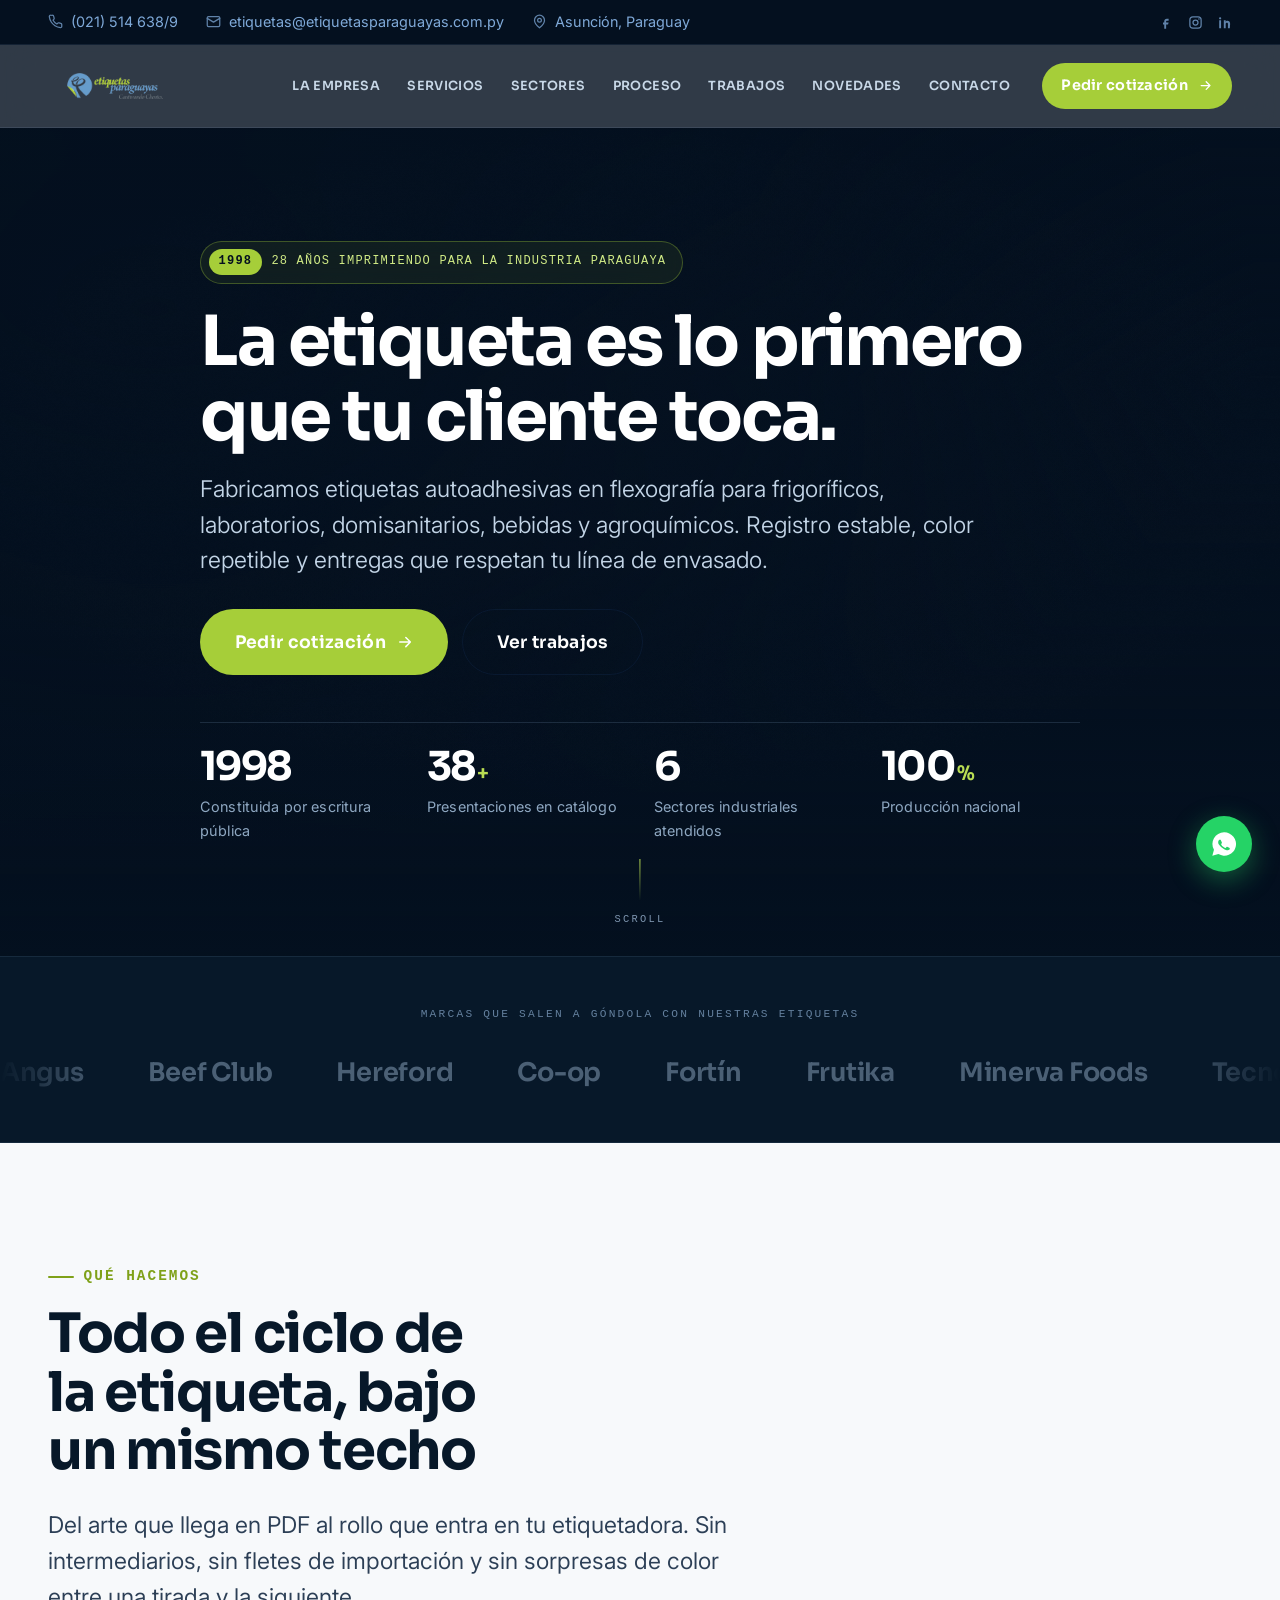
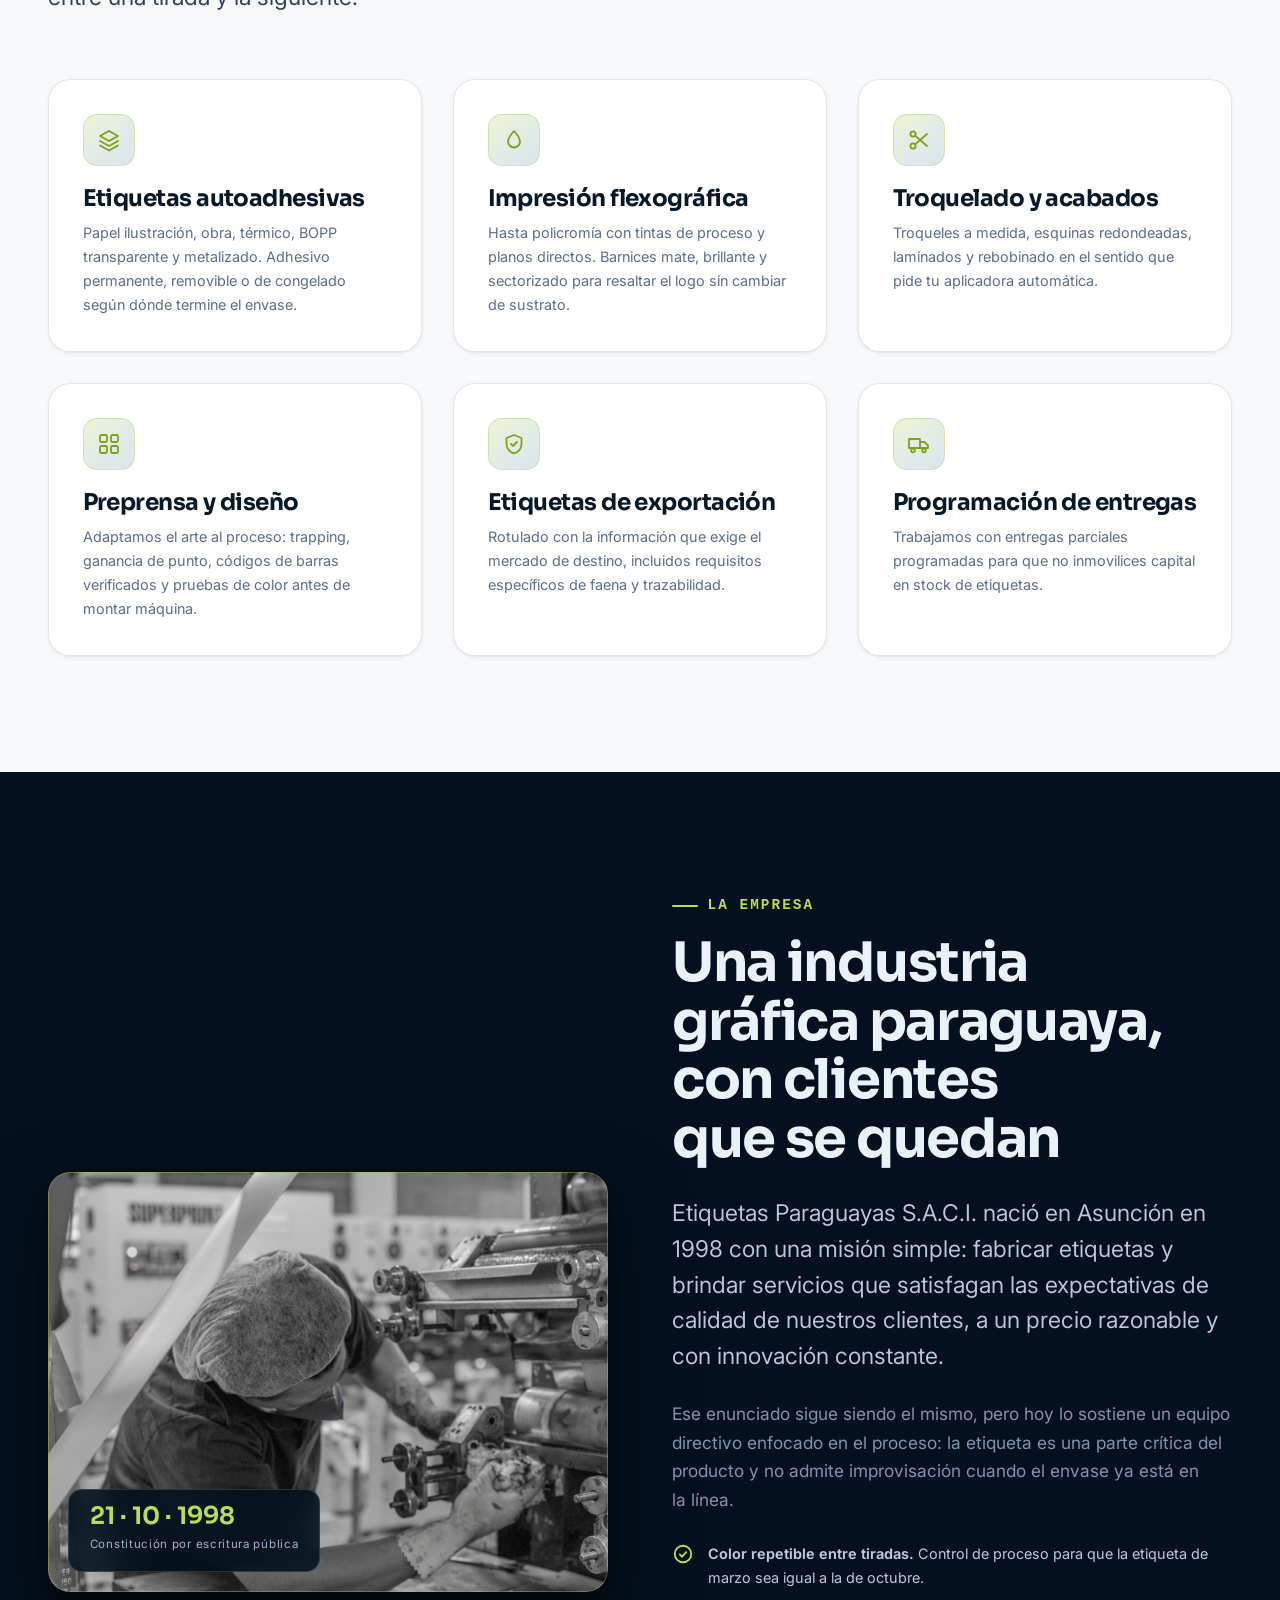
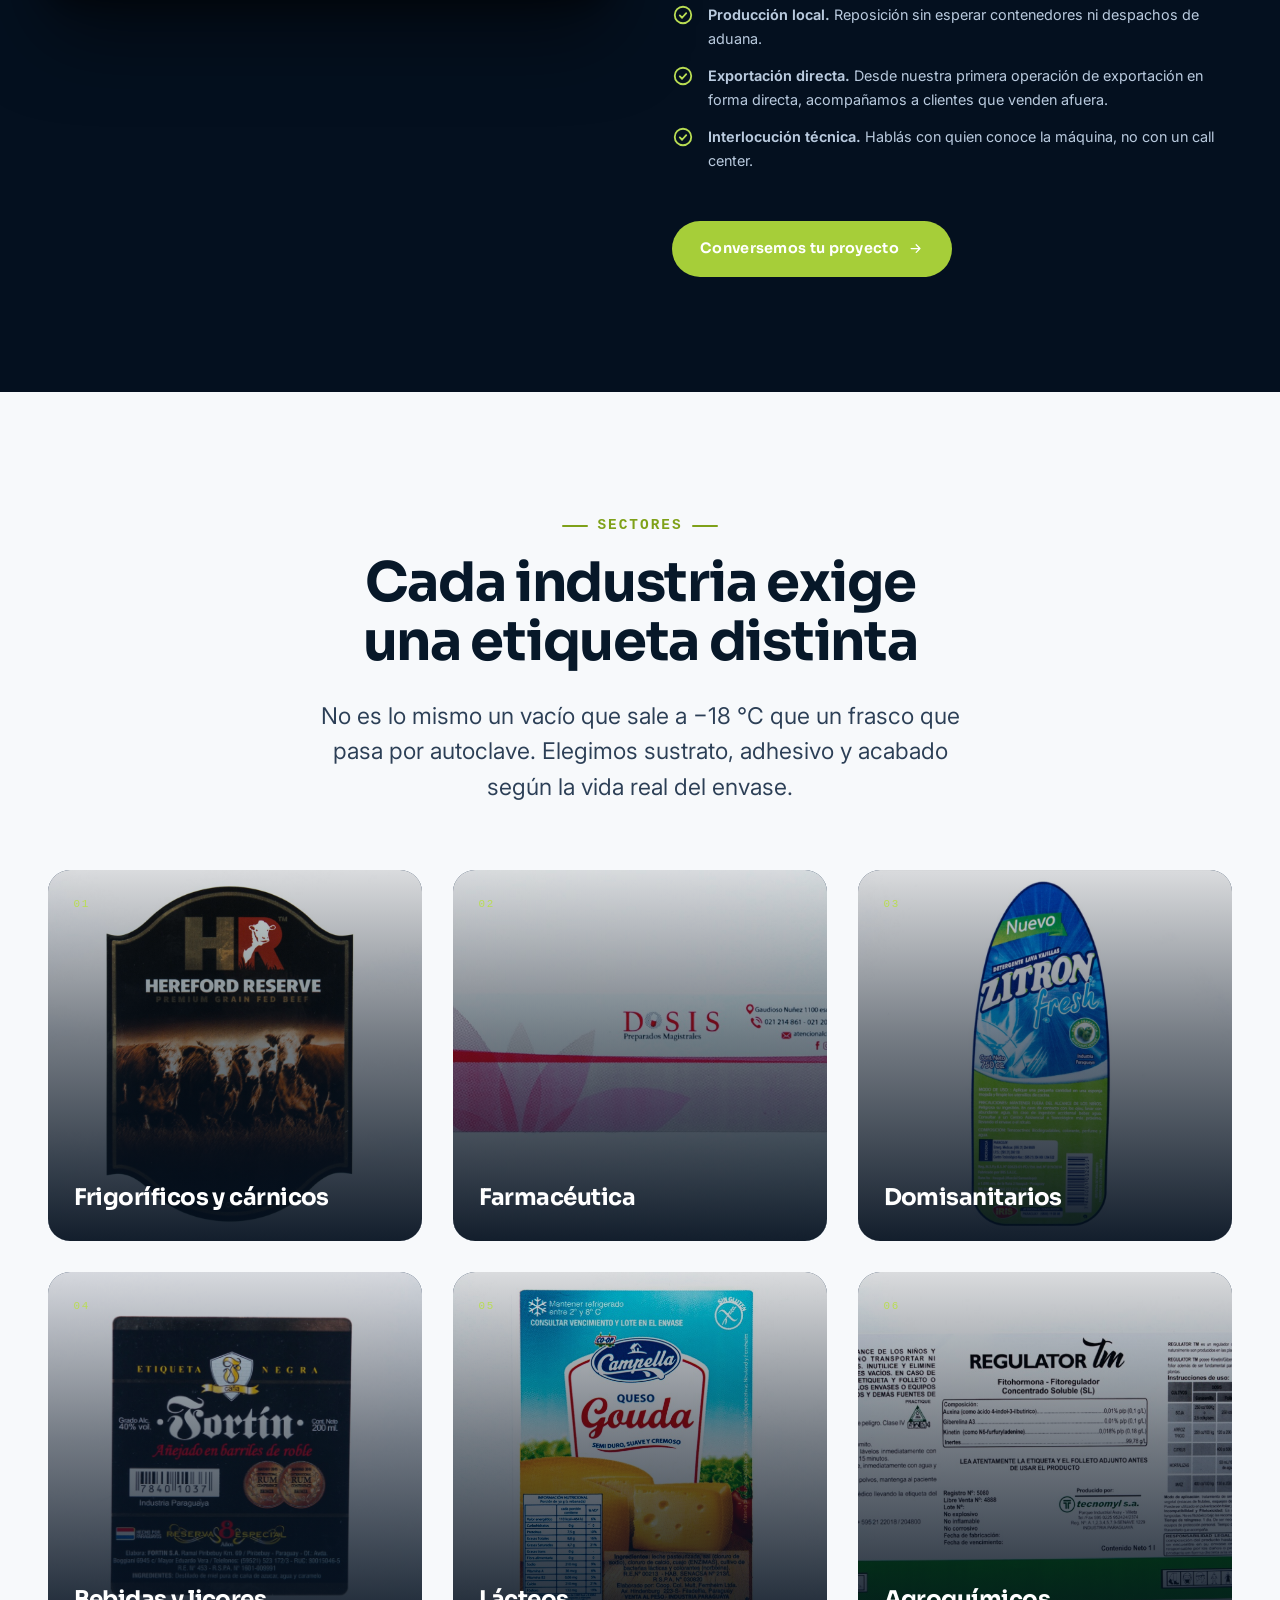
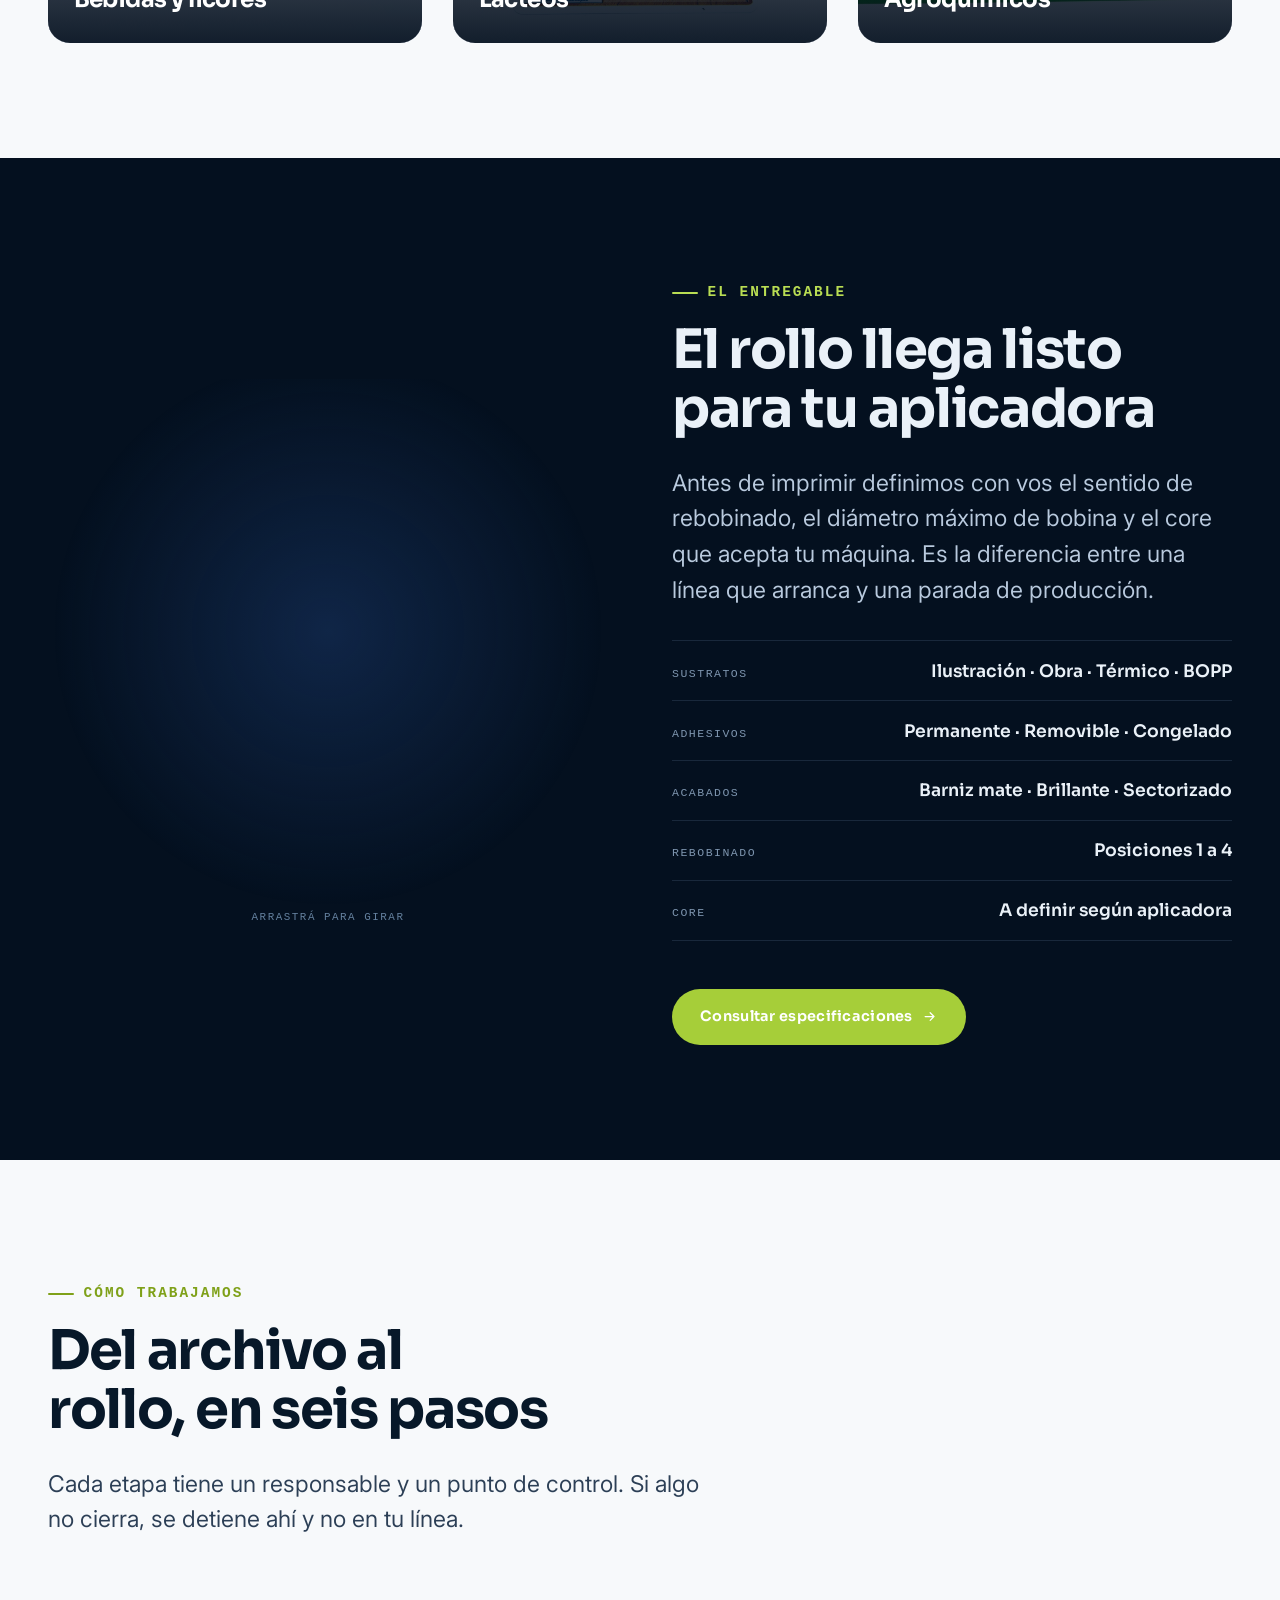
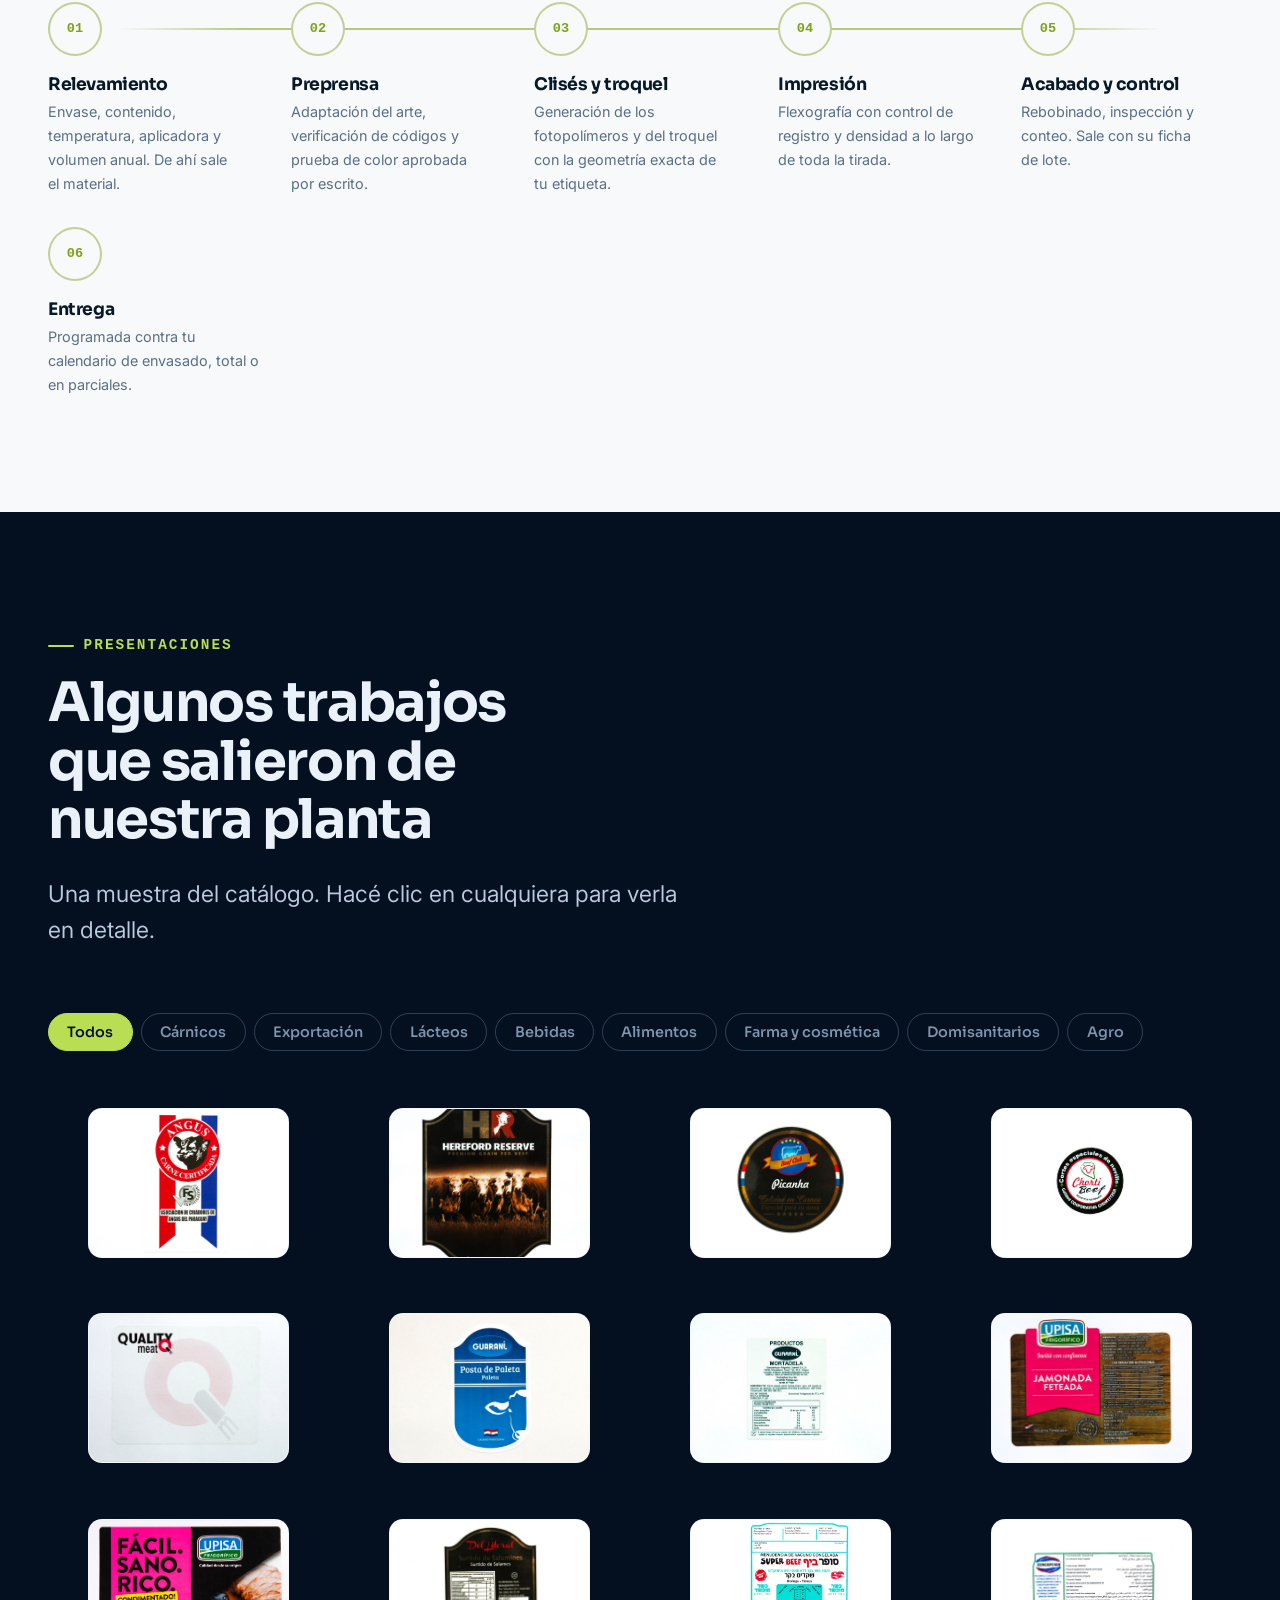
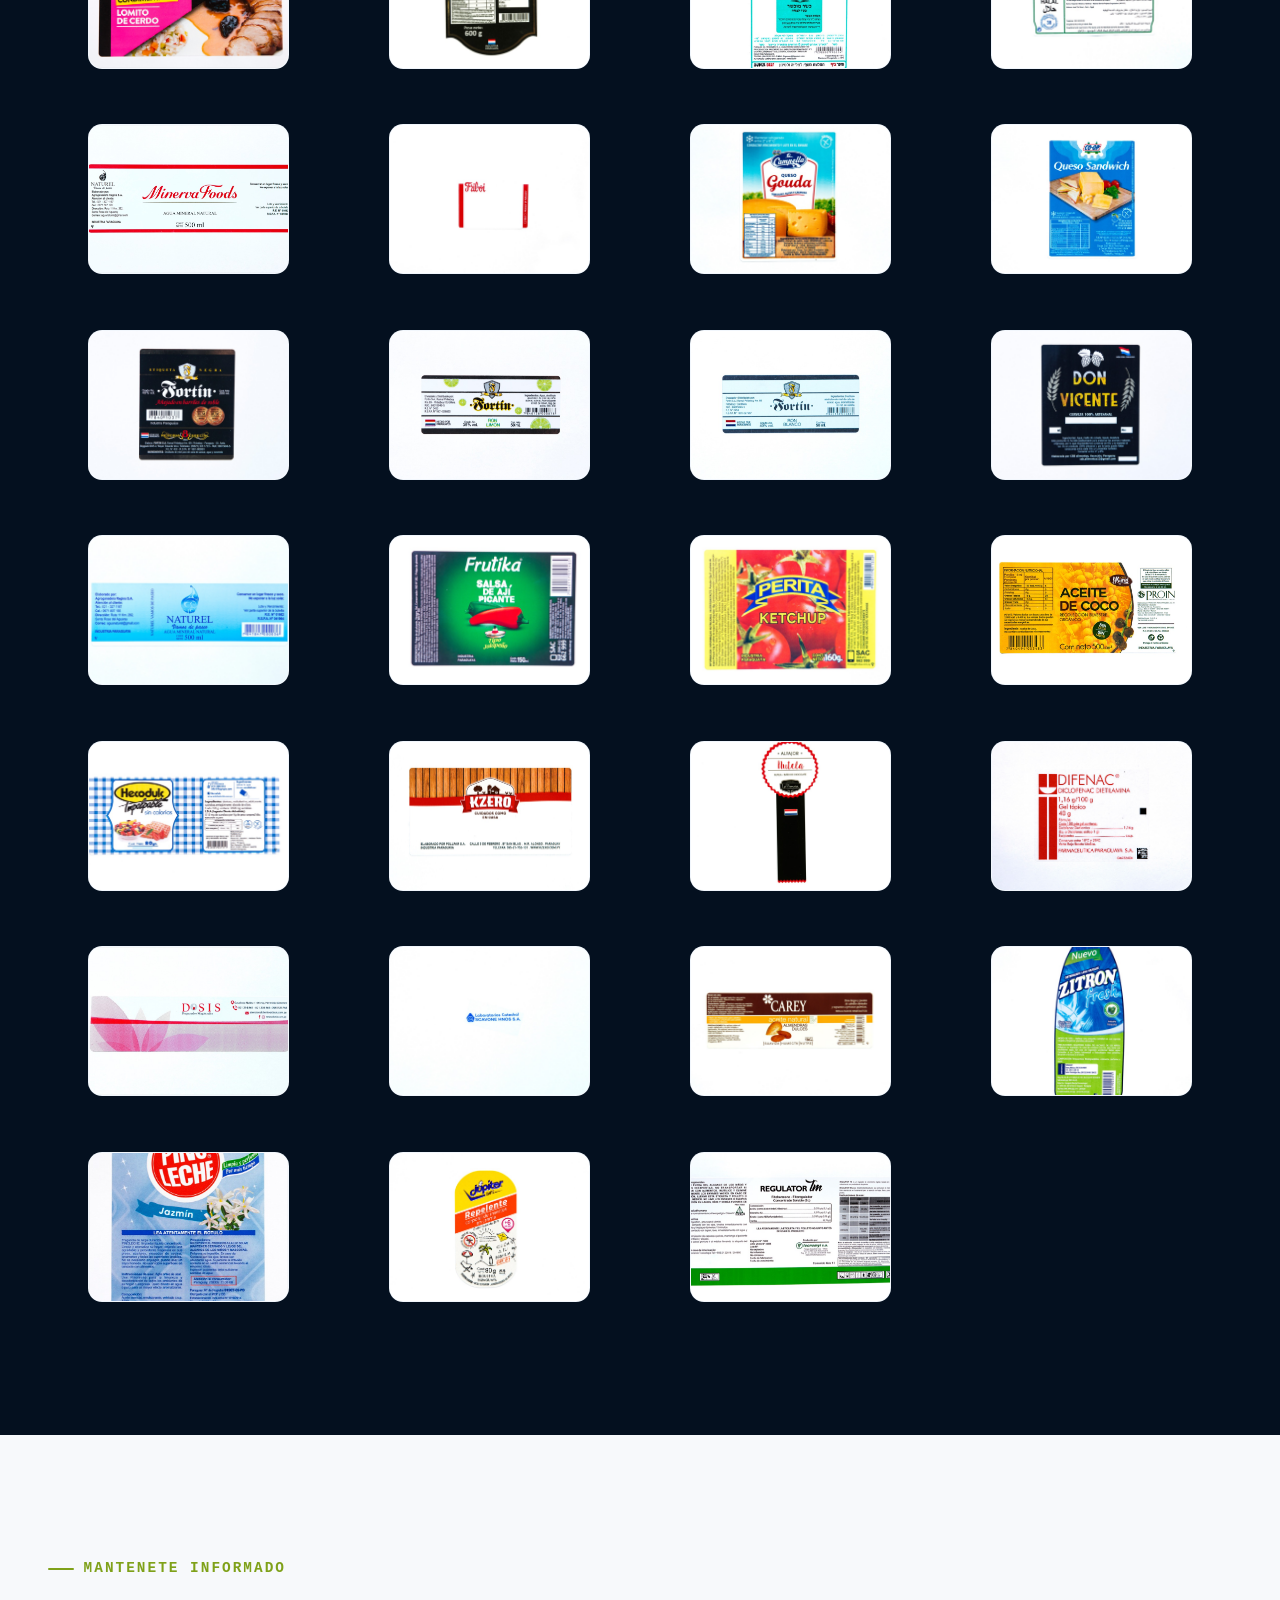
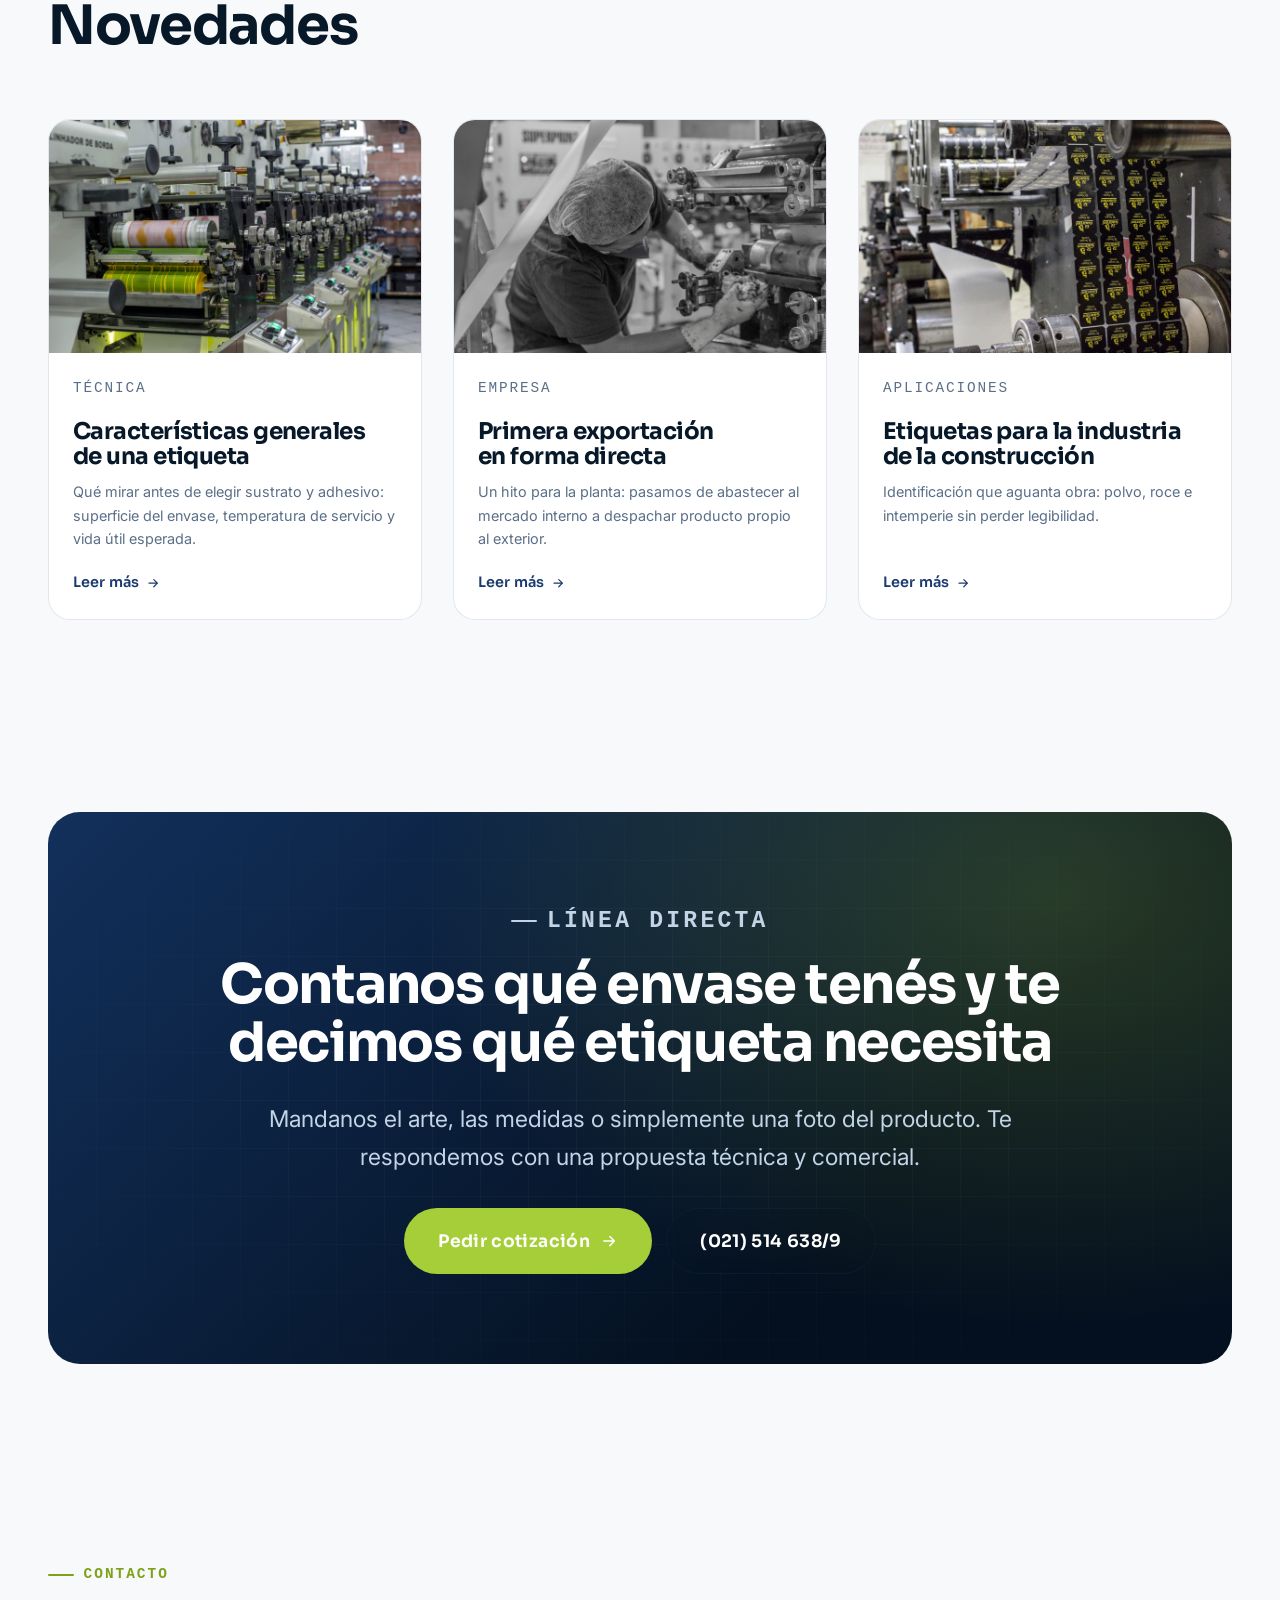
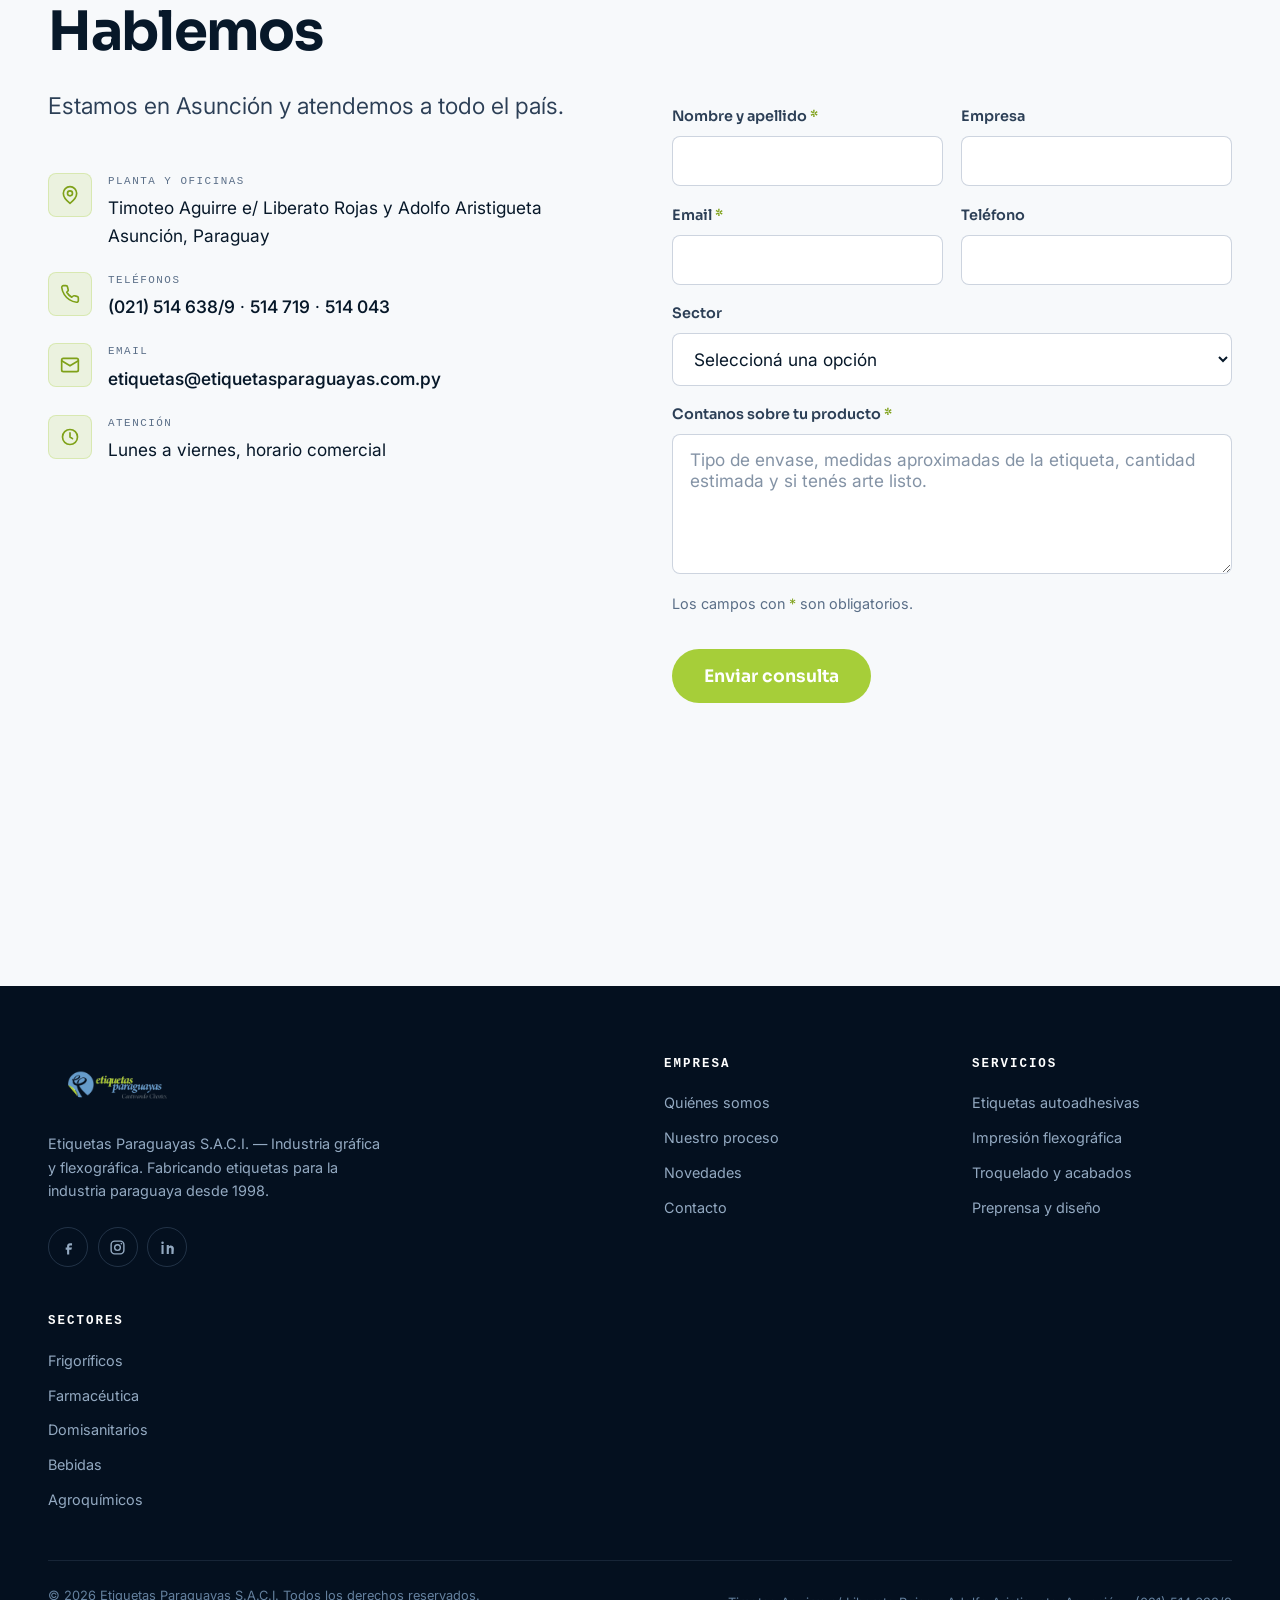
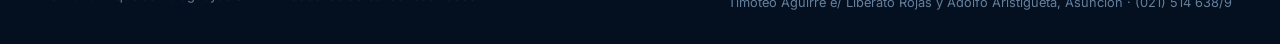
==== commit c2dec7e3: "Fotos reales del cliente, logo oficial y ajustes de interfaz Reemplaza los placeholders generados po" ====
--- a/index.html
+++ b/index.html
@@ -7,7 +7,7 @@
 <meta name="description" content="Fabricamos etiquetas autoadhesivas para frigoríficos, farmacéutica, domisanitarios, bebidas y agroquímicos. Impresión flexográfica en Asunción, Paraguay, desde 1998.">
 <meta name="theme-color" content="#04101f">
 <link rel="canonical" href="https://etiquetasparaguayas.com.py/">
-<link rel="icon" href="assets/img/logo-mark.svg" type="image/svg+xml">
+<link rel="icon" href="assets/img/logo.png">
 
 <meta property="og:type" content="website">
 <meta property="og:locale" content="es_PY">
@@ -88,8 +88,7 @@
 <header class="ep-nav" data-nav>
   <nav class="ep-wrap ep-nav__inner" aria-label="Principal" data-spy>
     <a class="ep-nav__brand" href="#inicio">
-      <img src="assets/img/logo-mark.svg" alt="" width="46" height="46">
-      <span class="ep-nav__brand-text">Etiquetas Paraguayas<span>Cautivando clientes</span></span>
+      <img src="assets/img/logo.png" alt="Etiquetas Paraguayas" width="700" height="272">
     </a>
 
     <ul class="ep-nav__menu" data-nav-menu>
@@ -261,7 +260,7 @@
   <div class="ep-wrap ep-split">
     <div data-reveal="left">
       <div class="ep-media ep-media--framed">
-        <img src="assets/img/planta.svg" alt="Planta de producción de Etiquetas Paraguayas" width="900" height="1100" loading="lazy" style="aspect-ratio:4/3;object-fit:cover">
+        <img src="assets/img/fotos/planta/operario-maquina.jpg" alt="Planta de producción de Etiquetas Paraguayas" width="900" height="1100" loading="lazy" style="aspect-ratio:4/3;object-fit:cover">
         <div class="ep-media__badge">
           <b>21 · 10 · 1998</b>
           <span>Constitución por escritura pública</span>
@@ -311,7 +310,7 @@
 
     <div class="ep-grid ep-grid--3">
       <a class="ep-sector" href="#contacto" data-reveal>
-        <img src="assets/img/sector-frigorifico.svg" alt="" width="900" height="1100" loading="lazy">
+        <img src="assets/img/fotos/sectores/frigorificos.jpg" alt="" width="1100" height="825" loading="lazy">
         <div class="ep-sector__body">
           <span class="ep-sector__tag">01</span>
           <h3>Frigoríficos y cárnicos</h3>
@@ -320,7 +319,7 @@
       </a>
 
       <a class="ep-sector" href="#contacto" data-reveal>
-        <img src="assets/img/sector-farmaceutica.svg" alt="" width="900" height="1100" loading="lazy">
+        <img src="assets/img/fotos/sectores/farmaceutica.jpg" alt="" width="1100" height="825" loading="lazy">
         <div class="ep-sector__body">
           <span class="ep-sector__tag">02</span>
           <h3>Farmacéutica</h3>
@@ -329,7 +328,7 @@
       </a>
 
       <a class="ep-sector" href="#contacto" data-reveal>
-        <img src="assets/img/sector-domisanitarios.svg" alt="" width="900" height="1100" loading="lazy">
+        <img src="assets/img/fotos/sectores/domisanitarios.jpg" alt="" width="1100" height="825" loading="lazy">
         <div class="ep-sector__body">
           <span class="ep-sector__tag">03</span>
           <h3>Domisanitarios</h3>
@@ -338,7 +337,7 @@
       </a>
 
       <a class="ep-sector" href="#contacto" data-reveal>
-        <img src="assets/img/sector-bebidas.svg" alt="" width="900" height="1100" loading="lazy">
+        <img src="assets/img/fotos/sectores/bebidas.jpg" alt="" width="1100" height="825" loading="lazy">
         <div class="ep-sector__body">
           <span class="ep-sector__tag">04</span>
           <h3>Bebidas y licores</h3>
@@ -347,7 +346,7 @@
       </a>
 
       <a class="ep-sector" href="#contacto" data-reveal>
-        <img src="assets/img/sector-lacteos.svg" alt="" width="900" height="1100" loading="lazy">
+        <img src="assets/img/fotos/sectores/lacteos.jpg" alt="" width="1100" height="825" loading="lazy">
         <div class="ep-sector__body">
           <span class="ep-sector__tag">05</span>
           <h3>Lácteos</h3>
@@ -356,7 +355,7 @@
       </a>
 
       <a class="ep-sector" href="#contacto" data-reveal>
-        <img src="assets/img/sector-agro.svg" alt="" width="900" height="1100" loading="lazy">
+        <img src="assets/img/fotos/sectores/agroquimicos.jpg" alt="" width="1100" height="825" loading="lazy">
         <div class="ep-sector__body">
           <span class="ep-sector__tag">06</span>
           <h3>Agroquímicos</h3>
@@ -455,26 +454,51 @@
     <div class="ep-filters" data-reveal role="group" aria-label="Filtrar trabajos">
       <button class="ep-filter" data-filter="*" aria-pressed="true">Todos</button>
       <button class="ep-filter" data-filter="carnicos" aria-pressed="false">Cárnicos</button>
+      <button class="ep-filter" data-filter="exportacion" aria-pressed="false">Exportación</button>
       <button class="ep-filter" data-filter="lacteos" aria-pressed="false">Lácteos</button>
       <button class="ep-filter" data-filter="bebidas" aria-pressed="false">Bebidas</button>
       <button class="ep-filter" data-filter="alimentos" aria-pressed="false">Alimentos</button>
       <button class="ep-filter" data-filter="farma" aria-pressed="false">Farma y cosmética</button>
+      <button class="ep-filter" data-filter="domisanitarios" aria-pressed="false">Domisanitarios</button>
       <button class="ep-filter" data-filter="agro" aria-pressed="false">Agro</button>
     </div>
 
     <div class="ep-gallery" data-gallery>
-      <figure class="ep-tile" data-cat="carnicos" data-caption="Angus — línea de productos cárnicos" data-reveal="scale"><img src="assets/img/w-angus.svg" alt="Etiqueta Angus, productos cárnicos" loading="lazy" width="800" height="1000"><figcaption class="ep-tile__cap">Angus<span>Cárnicos</span></figcaption></figure>
-      <figure class="ep-tile" data-cat="carnicos" data-caption="Beef Club — envasado al vacío" data-reveal="scale"><img src="assets/img/w-beefclub.svg" alt="Etiqueta Beef Club, envasado al vacío" loading="lazy" width="800" height="1000"><figcaption class="ep-tile__cap">Beef Club<span>Envasado al vacío</span></figcaption></figure>
-      <figure class="ep-tile" data-cat="carnicos" data-caption="Hereford — línea de exportación" data-reveal="scale"><img src="assets/img/w-hereford.svg" alt="Etiqueta Hereford, exportación" loading="lazy" width="800" height="1000"><figcaption class="ep-tile__cap">Hereford<span>Exportación</span></figcaption></figure>
-      <figure class="ep-tile" data-cat="lacteos" data-caption="Co-op — lácteos y derivados" data-reveal="scale"><img src="assets/img/w-coop.svg" alt="Etiqueta Co-op, lácteos" loading="lazy" width="800" height="1000"><figcaption class="ep-tile__cap">Co-op<span>Lácteos</span></figcaption></figure>
-      <figure class="ep-tile" data-cat="lacteos" data-caption="Campella — quesos" data-reveal="scale"><img src="assets/img/w-campella.svg" alt="Etiqueta Campella, quesos" loading="lazy" width="800" height="1000"><figcaption class="ep-tile__cap">Campella<span>Quesos</span></figcaption></figure>
-      <figure class="ep-tile" data-cat="bebidas" data-caption="Fortín — línea de rones" data-reveal="scale"><img src="assets/img/w-fortin.svg" alt="Etiqueta Fortín, ron" loading="lazy" width="800" height="1000"><figcaption class="ep-tile__cap">Fortín<span>Ron</span></figcaption></figure>
-      <figure class="ep-tile" data-cat="bebidas" data-caption="Don Vicente — cerveza artesanal" data-reveal="scale"><img src="assets/img/w-donvicente.svg" alt="Etiqueta Don Vicente, cerveza artesanal" loading="lazy" width="800" height="1000"><figcaption class="ep-tile__cap">Don Vicente<span>Cerveza artesanal</span></figcaption></figure>
-      <figure class="ep-tile" data-cat="bebidas" data-caption="Naturel — agua mineral" data-reveal="scale"><img src="assets/img/w-naturel.svg" alt="Etiqueta Naturel, agua mineral" loading="lazy" width="800" height="1000"><figcaption class="ep-tile__cap">Naturel<span>Agua mineral</span></figcaption></figure>
-      <figure class="ep-tile" data-cat="alimentos" data-caption="Frutika — salsas" data-reveal="scale"><img src="assets/img/w-frutika.svg" alt="Etiqueta Frutika, salsas" loading="lazy" width="800" height="1000"><figcaption class="ep-tile__cap">Frutika<span>Salsas</span></figcaption></figure>
-      <figure class="ep-tile" data-cat="farma" data-caption="Laboratorios Catedral — línea farmacéutica" data-reveal="scale"><img src="assets/img/w-catedral.svg" alt="Etiqueta Laboratorios Catedral" loading="lazy" width="800" height="1000"><figcaption class="ep-tile__cap">Catedral<span>Farmacéutica</span></figcaption></figure>
-      <figure class="ep-tile" data-cat="farma" data-caption="Carey — cosmética" data-reveal="scale"><img src="assets/img/w-carey.svg" alt="Etiqueta Carey, cosmética" loading="lazy" width="800" height="1000"><figcaption class="ep-tile__cap">Carey<span>Cosmética</span></figcaption></figure>
-      <figure class="ep-tile" data-cat="agro" data-caption="Tecnomyl — agroquímicos" data-reveal="scale"><img src="assets/img/w-tecnomyl.svg" alt="Etiqueta Tecnomyl, agroquímicos" loading="lazy" width="800" height="1000"><figcaption class="ep-tile__cap">Tecnomyl<span>Agroquímicos</span></figcaption></figure>
+      <figure class="ep-tile" data-cat="carnicos" data-caption="Angus — Carne certificada" data-reveal="scale"><img src="assets/img/fotos/trabajos/angus.jpg" alt="Etiqueta Angus — Carne certificada" loading="lazy" width="900" height="700"><figcaption class="ep-tile__cap">Angus<span>Carne certificada</span></figcaption></figure>
+      <figure class="ep-tile" data-cat="carnicos" data-caption="Hereford Reserve — Premium grain fed beef" data-reveal="scale"><img src="assets/img/fotos/trabajos/hereford-reserve.jpg" alt="Etiqueta Hereford Reserve — Premium grain fed beef" loading="lazy" width="900" height="700"><figcaption class="ep-tile__cap">Hereford Reserve<span>Premium grain fed beef</span></figcaption></figure>
+      <figure class="ep-tile" data-cat="carnicos" data-caption="Beef Club — Picanha" data-reveal="scale"><img src="assets/img/fotos/trabajos/beef-club-picanha.jpg" alt="Etiqueta Beef Club — Picanha" loading="lazy" width="900" height="700"><figcaption class="ep-tile__cap">Beef Club<span>Picanha</span></figcaption></figure>
+      <figure class="ep-tile" data-cat="carnicos" data-caption="Chorti Beef — Cortes especiales" data-reveal="scale"><img src="assets/img/fotos/trabajos/chorti-beef.jpg" alt="Etiqueta Chorti Beef — Cortes especiales" loading="lazy" width="900" height="700"><figcaption class="ep-tile__cap">Chorti Beef<span>Cortes especiales</span></figcaption></figure>
+      <figure class="ep-tile" data-cat="carnicos" data-caption="Quality Meat — Genérica" data-reveal="scale"><img src="assets/img/fotos/trabajos/quality-meat.jpg" alt="Etiqueta Quality Meat — Genérica" loading="lazy" width="900" height="700"><figcaption class="ep-tile__cap">Quality Meat<span>Genérica</span></figcaption></figure>
+      <figure class="ep-tile" data-cat="carnicos" data-caption="Frig. Guaraní — Posta de paleta" data-reveal="scale"><img src="assets/img/fotos/trabajos/guarani-posta.jpg" alt="Etiqueta Frig. Guaraní — Posta de paleta" loading="lazy" width="900" height="700"><figcaption class="ep-tile__cap">Frig. Guaraní<span>Posta de paleta</span></figcaption></figure>
+      <figure class="ep-tile" data-cat="carnicos" data-caption="Frig. Guaraní — Mortadela" data-reveal="scale"><img src="assets/img/fotos/trabajos/guarani-mortadela.jpg" alt="Etiqueta Frig. Guaraní — Mortadela" loading="lazy" width="900" height="700"><figcaption class="ep-tile__cap">Frig. Guaraní<span>Mortadela</span></figcaption></figure>
+      <figure class="ep-tile" data-cat="carnicos" data-caption="Upisa — Jamonada feteada" data-reveal="scale"><img src="assets/img/fotos/trabajos/upisa-jamonada.jpg" alt="Etiqueta Upisa — Jamonada feteada" loading="lazy" width="900" height="700"><figcaption class="ep-tile__cap">Upisa<span>Jamonada feteada</span></figcaption></figure>
+      <figure class="ep-tile" data-cat="carnicos" data-caption="Upisa — Lomito de cerdo" data-reveal="scale"><img src="assets/img/fotos/trabajos/upisa-lomito.jpg" alt="Etiqueta Upisa — Lomito de cerdo" loading="lazy" width="900" height="700"><figcaption class="ep-tile__cap">Upisa<span>Lomito de cerdo</span></figcaption></figure>
+      <figure class="ep-tile" data-cat="carnicos" data-caption="Del Litoral — Surtido de salamines" data-reveal="scale"><img src="assets/img/fotos/trabajos/del-litoral-salamines.jpg" alt="Etiqueta Del Litoral — Surtido de salamines" loading="lazy" width="900" height="700"><figcaption class="ep-tile__cap">Del Litoral<span>Surtido de salamines</span></figcaption></figure>
+      <figure class="ep-tile" data-cat="exportacion" data-caption="Super Beef — Kosher — exportación" data-reveal="scale"><img src="assets/img/fotos/trabajos/super-beef-kosher.jpg" alt="Etiqueta Super Beef — Kosher — exportación" loading="lazy" width="900" height="700"><figcaption class="ep-tile__cap">Super Beef<span>Kosher — exportación</span></figcaption></figure>
+      <figure class="ep-tile" data-cat="exportacion" data-caption="Frig. Concepción — Halal — exportación" data-reveal="scale"><img src="assets/img/fotos/trabajos/concepcion-halal.jpg" alt="Etiqueta Frig. Concepción — Halal — exportación" loading="lazy" width="900" height="700"><figcaption class="ep-tile__cap">Frig. Concepción<span>Halal — exportación</span></figcaption></figure>
+      <figure class="ep-tile" data-cat="exportacion" data-caption="Minerva Foods — Exportación" data-reveal="scale"><img src="assets/img/fotos/trabajos/minerva-foods.jpg" alt="Etiqueta Minerva Foods — Exportación" loading="lazy" width="900" height="700"><figcaption class="ep-tile__cap">Minerva Foods<span>Exportación</span></figcaption></figure>
+      <figure class="ep-tile" data-cat="exportacion" data-caption="Friboi — Exportación" data-reveal="scale"><img src="assets/img/fotos/trabajos/friboi.jpg" alt="Etiqueta Friboi — Exportación" loading="lazy" width="900" height="700"><figcaption class="ep-tile__cap">Friboi<span>Exportación</span></figcaption></figure>
+      <figure class="ep-tile" data-cat="lacteos" data-caption="Campella — Queso gouda" data-reveal="scale"><img src="assets/img/fotos/trabajos/campella-gouda.jpg" alt="Etiqueta Campella — Queso gouda" loading="lazy" width="900" height="700"><figcaption class="ep-tile__cap">Campella<span>Queso gouda</span></figcaption></figure>
+      <figure class="ep-tile" data-cat="lacteos" data-caption="Co-op — Queso sándwich" data-reveal="scale"><img src="assets/img/fotos/trabajos/coop-queso-sandwich.jpg" alt="Etiqueta Co-op — Queso sándwich" loading="lazy" width="900" height="700"><figcaption class="ep-tile__cap">Co-op<span>Queso sándwich</span></figcaption></figure>
+      <figure class="ep-tile" data-cat="bebidas" data-caption="Fortín — Etiqueta negra" data-reveal="scale"><img src="assets/img/fotos/trabajos/fortin-etiqueta-negra.jpg" alt="Etiqueta Fortín — Etiqueta negra" loading="lazy" width="900" height="700"><figcaption class="ep-tile__cap">Fortín<span>Etiqueta negra</span></figcaption></figure>
+      <figure class="ep-tile" data-cat="bebidas" data-caption="Fortín — Ron limón" data-reveal="scale"><img src="assets/img/fotos/trabajos/fortin-ron-limon.jpg" alt="Etiqueta Fortín — Ron limón" loading="lazy" width="900" height="700"><figcaption class="ep-tile__cap">Fortín<span>Ron limón</span></figcaption></figure>
+      <figure class="ep-tile" data-cat="bebidas" data-caption="Fortín — Ron blanco" data-reveal="scale"><img src="assets/img/fotos/trabajos/fortin-ron-blanco.jpg" alt="Etiqueta Fortín — Ron blanco" loading="lazy" width="900" height="700"><figcaption class="ep-tile__cap">Fortín<span>Ron blanco</span></figcaption></figure>
+      <figure class="ep-tile" data-cat="bebidas" data-caption="Don Vicente — Cerveza artesanal" data-reveal="scale"><img src="assets/img/fotos/trabajos/don-vicente.jpg" alt="Etiqueta Don Vicente — Cerveza artesanal" loading="lazy" width="900" height="700"><figcaption class="ep-tile__cap">Don Vicente<span>Cerveza artesanal</span></figcaption></figure>
+      <figure class="ep-tile" data-cat="bebidas" data-caption="Naturel — Agua mineral" data-reveal="scale"><img src="assets/img/fotos/trabajos/naturel-agua.jpg" alt="Etiqueta Naturel — Agua mineral" loading="lazy" width="900" height="700"><figcaption class="ep-tile__cap">Naturel<span>Agua mineral</span></figcaption></figure>
+      <figure class="ep-tile" data-cat="alimentos" data-caption="Frutika — Salsa de ají picante" data-reveal="scale"><img src="assets/img/fotos/trabajos/frutika-salsa-aji.jpg" alt="Etiqueta Frutika — Salsa de ají picante" loading="lazy" width="900" height="700"><figcaption class="ep-tile__cap">Frutika<span>Salsa de ají picante</span></figcaption></figure>
+      <figure class="ep-tile" data-cat="alimentos" data-caption="Perita — Ketchup" data-reveal="scale"><img src="assets/img/fotos/trabajos/perita-ketchup.jpg" alt="Etiqueta Perita — Ketchup" loading="lazy" width="900" height="700"><figcaption class="ep-tile__cap">Perita<span>Ketchup</span></figcaption></figure>
+      <figure class="ep-tile" data-cat="alimentos" data-caption="Proin — Aceite de coco" data-reveal="scale"><img src="assets/img/fotos/trabajos/proin-aceite-coco.jpg" alt="Etiqueta Proin — Aceite de coco" loading="lazy" width="900" height="700"><figcaption class="ep-tile__cap">Proin<span>Aceite de coco</span></figcaption></figure>
+      <figure class="ep-tile" data-cat="alimentos" data-caption="Hecoduk — Impalpable sin calorías" data-reveal="scale"><img src="assets/img/fotos/trabajos/hecoduk.jpg" alt="Etiqueta Hecoduk — Impalpable sin calorías" loading="lazy" width="900" height="700"><figcaption class="ep-tile__cap">Hecoduk<span>Impalpable sin calorías</span></figcaption></figure>
+      <figure class="ep-tile" data-cat="alimentos" data-caption="K-Zero — Genérica" data-reveal="scale"><img src="assets/img/fotos/trabajos/kzero.jpg" alt="Etiqueta K-Zero — Genérica" loading="lazy" width="900" height="700"><figcaption class="ep-tile__cap">K-Zero<span>Genérica</span></figcaption></figure>
+      <figure class="ep-tile" data-cat="alimentos" data-caption="La Vienesa — Alfajor" data-reveal="scale"><img src="assets/img/fotos/trabajos/alfajor-nutella.jpg" alt="Etiqueta La Vienesa — Alfajor" loading="lazy" width="900" height="700"><figcaption class="ep-tile__cap">La Vienesa<span>Alfajor</span></figcaption></figure>
+      <figure class="ep-tile" data-cat="farma" data-caption="Difenac — Farmacéutica Paraguaya" data-reveal="scale"><img src="assets/img/fotos/trabajos/difenac.jpg" alt="Etiqueta Difenac — Farmacéutica Paraguaya" loading="lazy" width="900" height="700"><figcaption class="ep-tile__cap">Difenac<span>Farmacéutica Paraguaya</span></figcaption></figure>
+      <figure class="ep-tile" data-cat="farma" data-caption="Dosis — Preparados magistrales" data-reveal="scale"><img src="assets/img/fotos/trabajos/dosis.jpg" alt="Etiqueta Dosis — Preparados magistrales" loading="lazy" width="900" height="700"><figcaption class="ep-tile__cap">Dosis<span>Preparados magistrales</span></figcaption></figure>
+      <figure class="ep-tile" data-cat="farma" data-caption="Laboratorios Catedral — Scavone Hnos." data-reveal="scale"><img src="assets/img/fotos/trabajos/laboratorios-catedral.jpg" alt="Etiqueta Laboratorios Catedral — Scavone Hnos." loading="lazy" width="900" height="700"><figcaption class="ep-tile__cap">Laboratorios Catedral<span>Scavone Hnos.</span></figcaption></figure>
+      <figure class="ep-tile" data-cat="farma" data-caption="Carey — Aceite de almendras" data-reveal="scale"><img src="assets/img/fotos/trabajos/carey.jpg" alt="Etiqueta Carey — Aceite de almendras" loading="lazy" width="900" height="700"><figcaption class="ep-tile__cap">Carey<span>Aceite de almendras</span></figcaption></figure>
+      <figure class="ep-tile" data-cat="domisanitarios" data-caption="Zitron Fresh — Detergente" data-reveal="scale"><img src="assets/img/fotos/trabajos/zitron-fresh.jpg" alt="Etiqueta Zitron Fresh — Detergente" loading="lazy" width="900" height="700"><figcaption class="ep-tile__cap">Zitron Fresh<span>Detergente</span></figcaption></figure>
+      <figure class="ep-tile" data-cat="domisanitarios" data-caption="Pino Leche — Jazmín" data-reveal="scale"><img src="assets/img/fotos/trabajos/pino-leche.jpg" alt="Etiqueta Pino Leche — Jazmín" loading="lazy" width="900" height="700"><figcaption class="ep-tile__cap">Pino Leche<span>Jazmín</span></figcaption></figure>
+      <figure class="ep-tile" data-cat="domisanitarios" data-caption="Jupiter Care — Repelente" data-reveal="scale"><img src="assets/img/fotos/trabajos/jupiter-repelente.jpg" alt="Etiqueta Jupiter Care — Repelente" loading="lazy" width="900" height="700"><figcaption class="ep-tile__cap">Jupiter Care<span>Repelente</span></figcaption></figure>
+      <figure class="ep-tile" data-cat="agro" data-caption="Regulator TM — Feromona — agroquímico" data-reveal="scale"><img src="assets/img/fotos/trabajos/regulator-tm.jpg" alt="Etiqueta Regulator TM — Feromona — agroquímico" loading="lazy" width="900" height="700"><figcaption class="ep-tile__cap">Regulator TM<span>Feromona — agroquímico</span></figcaption></figure>
     </div>
   </div>
 </section>
@@ -489,7 +513,7 @@
 
     <div class="ep-grid ep-grid--3">
       <a class="ep-post" href="#" data-reveal>
-        <div class="ep-post__thumb"><img src="assets/img/prensa.svg" alt="" loading="lazy" width="900" height="1100"></div>
+        <div class="ep-post__thumb"><img src="assets/img/fotos/planta/prensa-flexografica.jpg" alt="" loading="lazy" width="900" height="1100"></div>
         <div class="ep-post__body">
           <p class="ep-post__meta">Técnica</p>
           <h3>Características generales de una etiqueta</h3>
@@ -499,7 +523,7 @@
       </a>
 
       <a class="ep-post" href="#" data-reveal>
-        <div class="ep-post__thumb"><img src="assets/img/planta.svg" alt="" loading="lazy" width="900" height="1100"></div>
+        <div class="ep-post__thumb"><img src="assets/img/fotos/planta/operario-maquina.jpg" alt="" loading="lazy" width="900" height="1100"></div>
         <div class="ep-post__body">
           <p class="ep-post__meta">Empresa</p>
           <h3>Primera exportación en forma directa</h3>
@@ -509,7 +533,7 @@
       </a>
 
       <a class="ep-post" href="#" data-reveal>
-        <div class="ep-post__thumb"><img src="assets/img/sector-agro.svg" alt="" loading="lazy" width="900" height="1100"></div>
+        <div class="ep-post__thumb"><img src="assets/img/fotos/planta/banda-troquelado.jpg" alt="" loading="lazy" width="1600" height="1067"></div>
         <div class="ep-post__body">
           <p class="ep-post__meta">Aplicaciones</p>
           <h3>Etiquetas para la industria de la construcción</h3>
@@ -629,7 +653,7 @@
   <div class="ep-wrap">
     <div class="ep-footer__grid">
       <div>
-        <img src="assets/img/logo-mark.svg" alt="Etiquetas Paraguayas" width="52" height="52">
+        <img src="assets/img/logo.png" alt="Etiquetas Paraguayas" width="700" height="272">
         <p>
           Etiquetas Paraguayas S.A.C.I. — Industria gráfica y flexográfica.
           Fabricando etiquetas para la industria paraguaya desde 1998.
--- a/assets/css/main.css
+++ b/assets/css/main.css
@@ -89,7 +89,7 @@
   --dur: 320ms;
   --dur-slow: 720ms;
 
-  --nav-h: 76px;
+  --nav-h: 82px;
 }
 
 /* Secciones oscuras: invierten los tokens semánticos, no los de marca */
@@ -244,8 +244,19 @@
 }
 
 .ep-grid--2 { grid-template-columns: repeat(auto-fit, minmax(min(100%, 320px), 1fr)); }
-.ep-grid--3 { grid-template-columns: repeat(auto-fit, minmax(min(100%, 280px), 1fr)); }
 .ep-grid--4 { grid-template-columns: repeat(auto-fit, minmax(min(100%, 220px), 1fr)); }
+
+/* Tres columnas fijas, no auto-fit: con seis tarjetas el auto-fit metía cuatro
+   arriba y dejaba dos huérfanas abajo. Así siempre quedan 3 y 3. */
+.ep-grid--3 { grid-template-columns: 1fr; }
+
+@media (min-width: 620px) {
+  .ep-grid--3 { grid-template-columns: repeat(2, 1fr); }
+}
+
+@media (min-width: 980px) {
+  .ep-grid--3 { grid-template-columns: repeat(3, 1fr); }
+}
 
 /* Encabezado de sección */
 .ep-head {
@@ -294,8 +305,9 @@
    4. Botones
    -------------------------------------------------------------------------- */
 .ep-btn {
+  /* Los botones con fondo de color llevan el texto en blanco. */
   --btn-bg: var(--ep-lime-500);
-  --btn-fg: var(--ep-navy-950);
+  --btn-fg: var(--ep-white);
   position: relative;
   display: inline-flex;
   align-items: center;
@@ -367,7 +379,18 @@
 
 .ep-btn--navy {
   --btn-bg: var(--ep-navy-600);
-  --btn-fg: #fff;
+  --btn-fg: var(--ep-white);
+}
+
+/* El barrido de brillo se apaga en los botones de texto blanco: sobre él el
+   texto se vuelve ilegible al pasar. */
+.ep-btn:not(.ep-btn--ghost)::before {
+  background: linear-gradient(
+    110deg,
+    transparent 20%,
+    rgba(255, 255, 255, 0.22) 50%,
+    transparent 80%
+  );
 }
 
 .ep-btn--lg { padding: 1.1rem 2.1rem; font-size: var(--step-0); }
@@ -458,7 +481,14 @@
   margin-right: auto;
   flex: none;
 }
-.ep-nav__brand img { height: 42px; width: auto; }
+/* El logotipo oficial es apaisado (1388×540): se fija la altura y el ancho
+   sale solo. Sin max-width, en móvil empujaría al hamburguesa fuera de caja. */
+.ep-nav__brand img {
+  height: 52px;
+  width: auto;
+  max-width: min(60vw, 260px);
+  object-fit: contain;
+}
 .ep-nav__brand-text {
   font-family: var(--font-display);
   font-weight: 700;
@@ -647,6 +677,10 @@
 }
 
 /* Canvas Three.js */
+/* La aparición usa una animación con `forwards`, no una transición: la clase
+   `is-ready` se agrega en el mismo tick en que se crea el canvas, y una
+   transición necesita que el navegador haya calculado antes el estado inicial.
+   Cuando no llega a hacerlo, el canvas se queda en opacidad 0 para siempre. */
 .ep-hero__canvas {
   position: absolute;
   inset: 0;
@@ -655,9 +689,13 @@
   height: 100%;
   display: block;
   opacity: 0;
-  transition: opacity 1.2s var(--ease-out);
-}
-.ep-hero__canvas.is-ready { opacity: 1; }
+}
+.ep-hero__canvas.is-ready { animation: ep-canvas-in 1.2s var(--ease-out) forwards; }
+
+@keyframes ep-canvas-in {
+  from { opacity: 0; }
+  to   { opacity: 1; }
+}
 
 /* Fallback / capa de contraste sobre el canvas */
 .ep-hero::before {
@@ -686,7 +724,9 @@
   pointer-events: none;
 }
 
-.ep-hero__inner { position: relative; z-index: 1; max-width: 780px; }
+/* Un poco más ancho que la columna de texto pura: es lo que necesitan las
+   cuatro cifras para entrar en una fila sin apretarse. */
+.ep-hero__inner { position: relative; z-index: 1; max-width: 880px; }
 
 .ep-hero__badge {
   display: inline-flex;
@@ -737,14 +777,20 @@
   margin-bottom: 1.85rem;
 }
 
-/* Stats bajo el hero */
+/* Cifras bajo el hero.
+   Grilla y no flex-wrap: con cuatro cifras el wrap dejaba tres arriba y una
+   suelta abajo. Las columnas fijas las mantienen siempre en una sola fila. */
 .ep-hero__stats {
-  display: flex;
-  flex-wrap: wrap;
-  gap: clamp(1.25rem, 4vw, 3rem);
+  display: grid;
+  grid-template-columns: repeat(2, 1fr);
+  gap: 1.5rem clamp(1rem, 2.2vw, 2.25rem);
   margin-top: clamp(2rem, 4vw, 3rem);
   padding-top: 1.5rem;
   border-top: 1px solid rgba(154, 190, 230, 0.16);
+}
+
+@media (min-width: 700px) {
+  .ep-hero__stats { grid-template-columns: repeat(4, 1fr); }
 }
 
 .ep-stat__value {
@@ -752,7 +798,7 @@
   align-items: baseline;
   gap: 0.1rem;
   font-family: var(--font-display);
-  font-size: clamp(2rem, 4vw, 2.9rem);
+  font-size: clamp(1.8rem, 3.2vw, 2.5rem);
   font-weight: 700;
   line-height: 1;
   letter-spacing: -0.04em;
@@ -1119,10 +1165,9 @@
   height: 100%;
   display: block;
   opacity: 0;
-  transition: opacity 900ms var(--ease-out);
   cursor: grab;
 }
-.ep-showcase__stage canvas.is-ready { opacity: 1; }
+.ep-showcase__stage canvas.is-ready { animation: ep-canvas-in 900ms var(--ease-out) forwards; }
 .ep-showcase__stage canvas:active { cursor: grabbing; }
 
 .ep-showcase__hint {
@@ -1208,16 +1253,19 @@
 
 .ep-gallery {
   display: grid;
-  grid-template-columns: repeat(auto-fill, minmax(min(100%, 230px), 1fr));
+  grid-template-columns: repeat(auto-fill, minmax(min(100%, 265px), 1fr));
   gap: clamp(0.85rem, 1.6vw, 1.35rem);
 }
 
+/* Ficha de trabajo. Los escaneos vienen con mucho margen blanco alrededor de
+   la etiqueta; el recorte a 4:3 se come justamente ese margen y deja la
+   etiqueta ocupando la ficha. La etiqueta completa se ve en el visor. */
 .ep-tile {
   position: relative;
-  aspect-ratio: 4 / 5;
+  aspect-ratio: 4 / 3;
   border-radius: var(--r-md);
   overflow: hidden;
-  background: var(--bg-sunken);
+  background: #fff;
   border: 1px solid var(--border);
   cursor: pointer;
   transition: transform var(--dur) var(--ease-out), box-shadow var(--dur) var(--ease-out),
@@ -1256,8 +1304,16 @@
 }
 
 .ep-tile:hover { transform: translateY(-4px); box-shadow: var(--shadow-lg); }
-.ep-tile:hover img { transform: scale(1.08); }
+.ep-tile:hover img { transform: scale(1.04); }
 .ep-tile:hover .ep-tile__cap { transform: translateY(0); opacity: 1; }
+
+/* En el visor sí se ve la etiqueta entera, sobre papel y no sobre el fondo
+   oscuro: es el lugar donde se lee la letra chica. */
+.ep-lightbox img {
+  background: #fff;
+  padding: 1.25rem;
+  object-fit: contain;
+}
 
 .ep-tile.is-hidden {
   display: none;
@@ -1533,7 +1589,7 @@
   border: 0;
   border-radius: var(--r-pill);
   background: var(--ep-lime-500);
-  color: var(--ep-navy-950);
+  color: var(--ep-white);
   font-family: var(--font-display);
   font-size: var(--step-0);
   font-weight: 650;
@@ -1603,7 +1659,7 @@
 .ep-footer__grid > div:first-child { grid-column: span 1; max-width: 340px; }
 @media (min-width: 900px) { .ep-footer__grid > div:first-child { grid-column: span 2; } }
 
-.ep-footer img { height: 52px; width: auto; margin-bottom: 1.25rem; }
+.ep-footer img { height: 54px; width: auto; max-width: 240px; object-fit: contain; margin-bottom: 1.25rem; }
 
 .ep-footer h4 {
   font-size: 0.78rem;
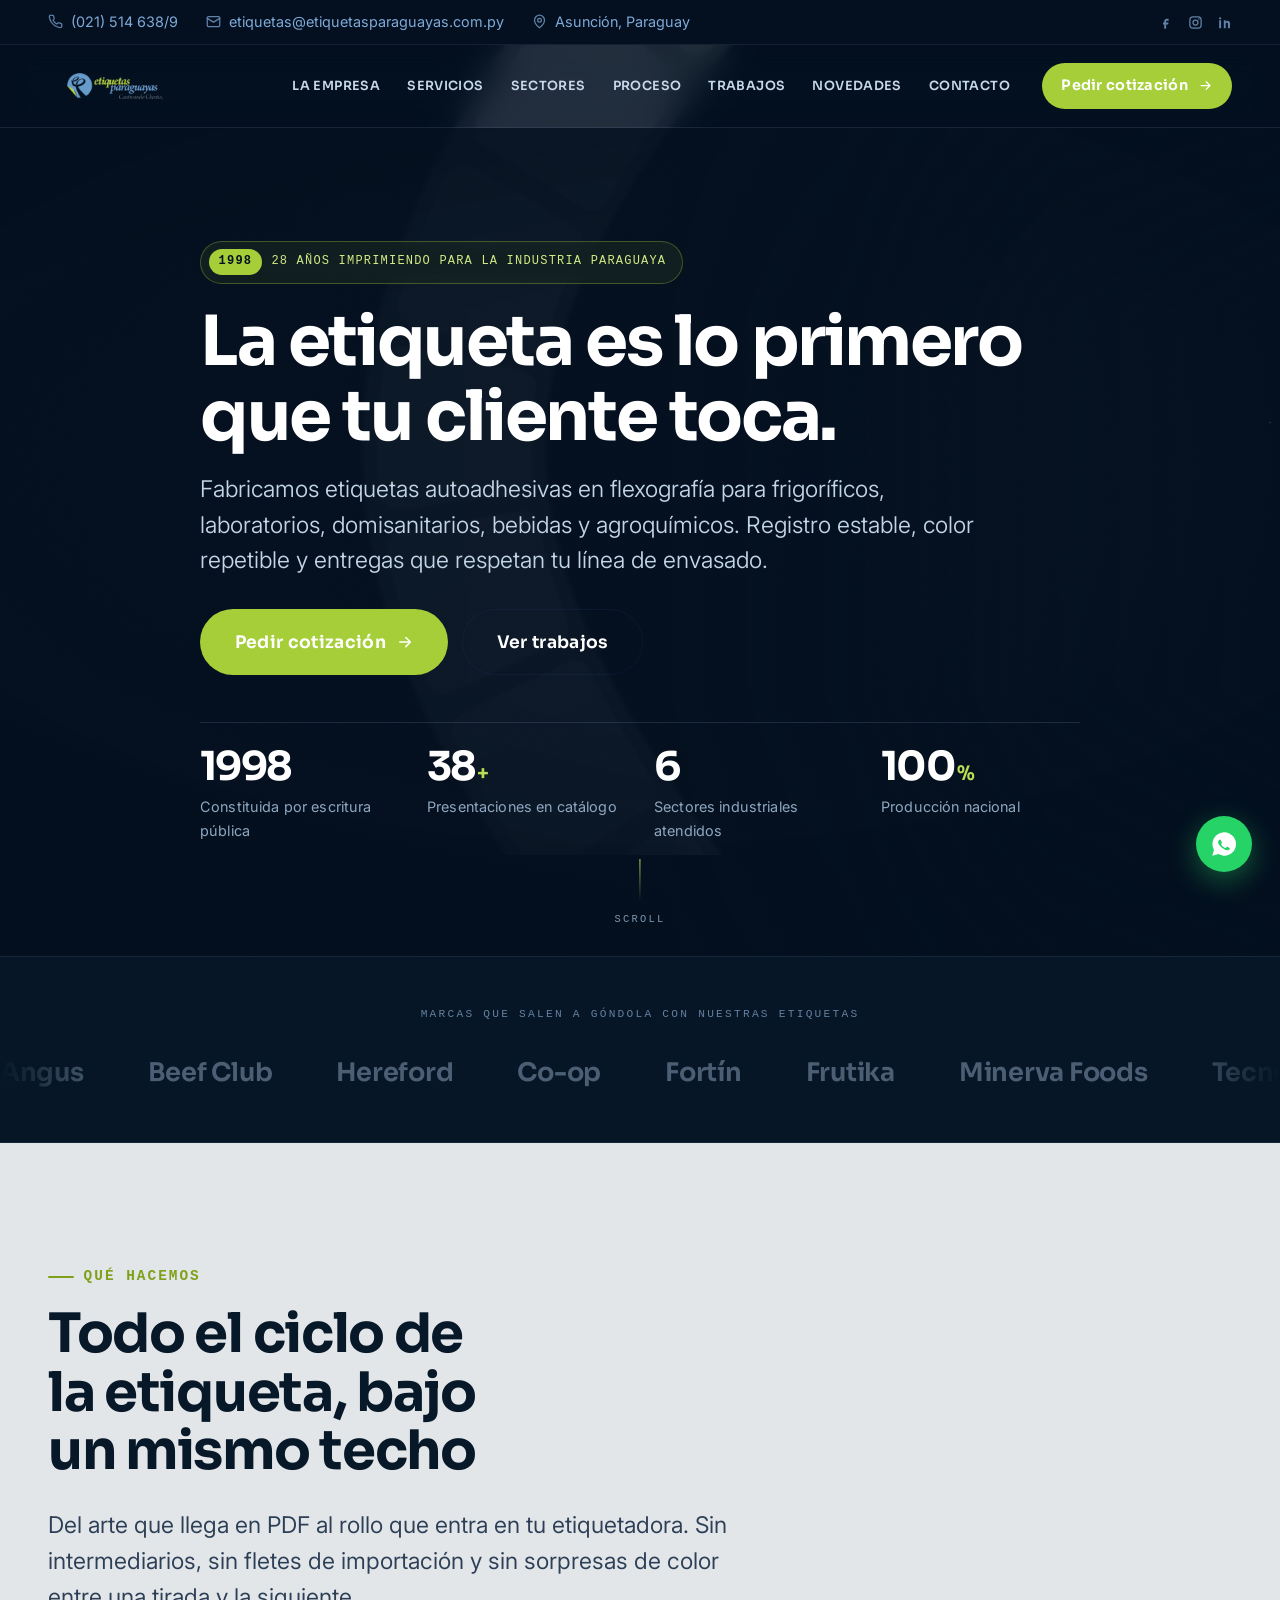
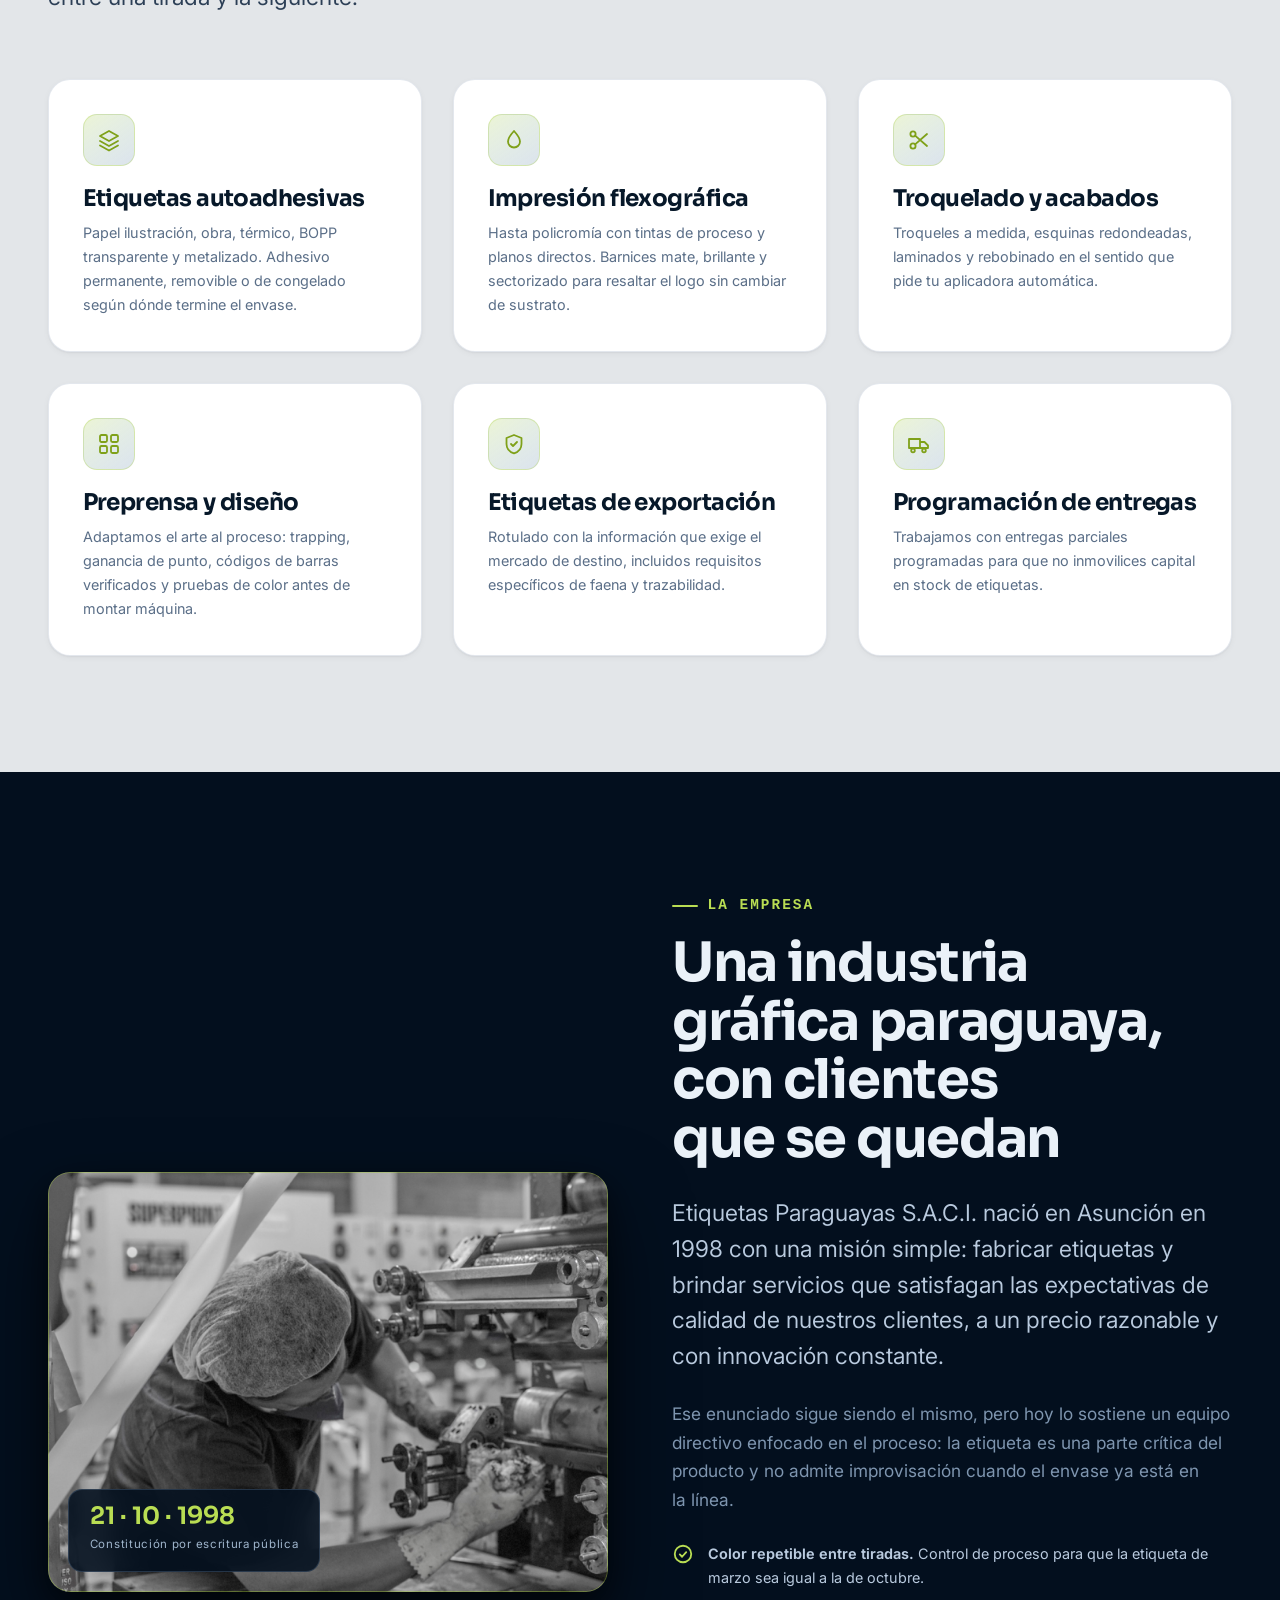
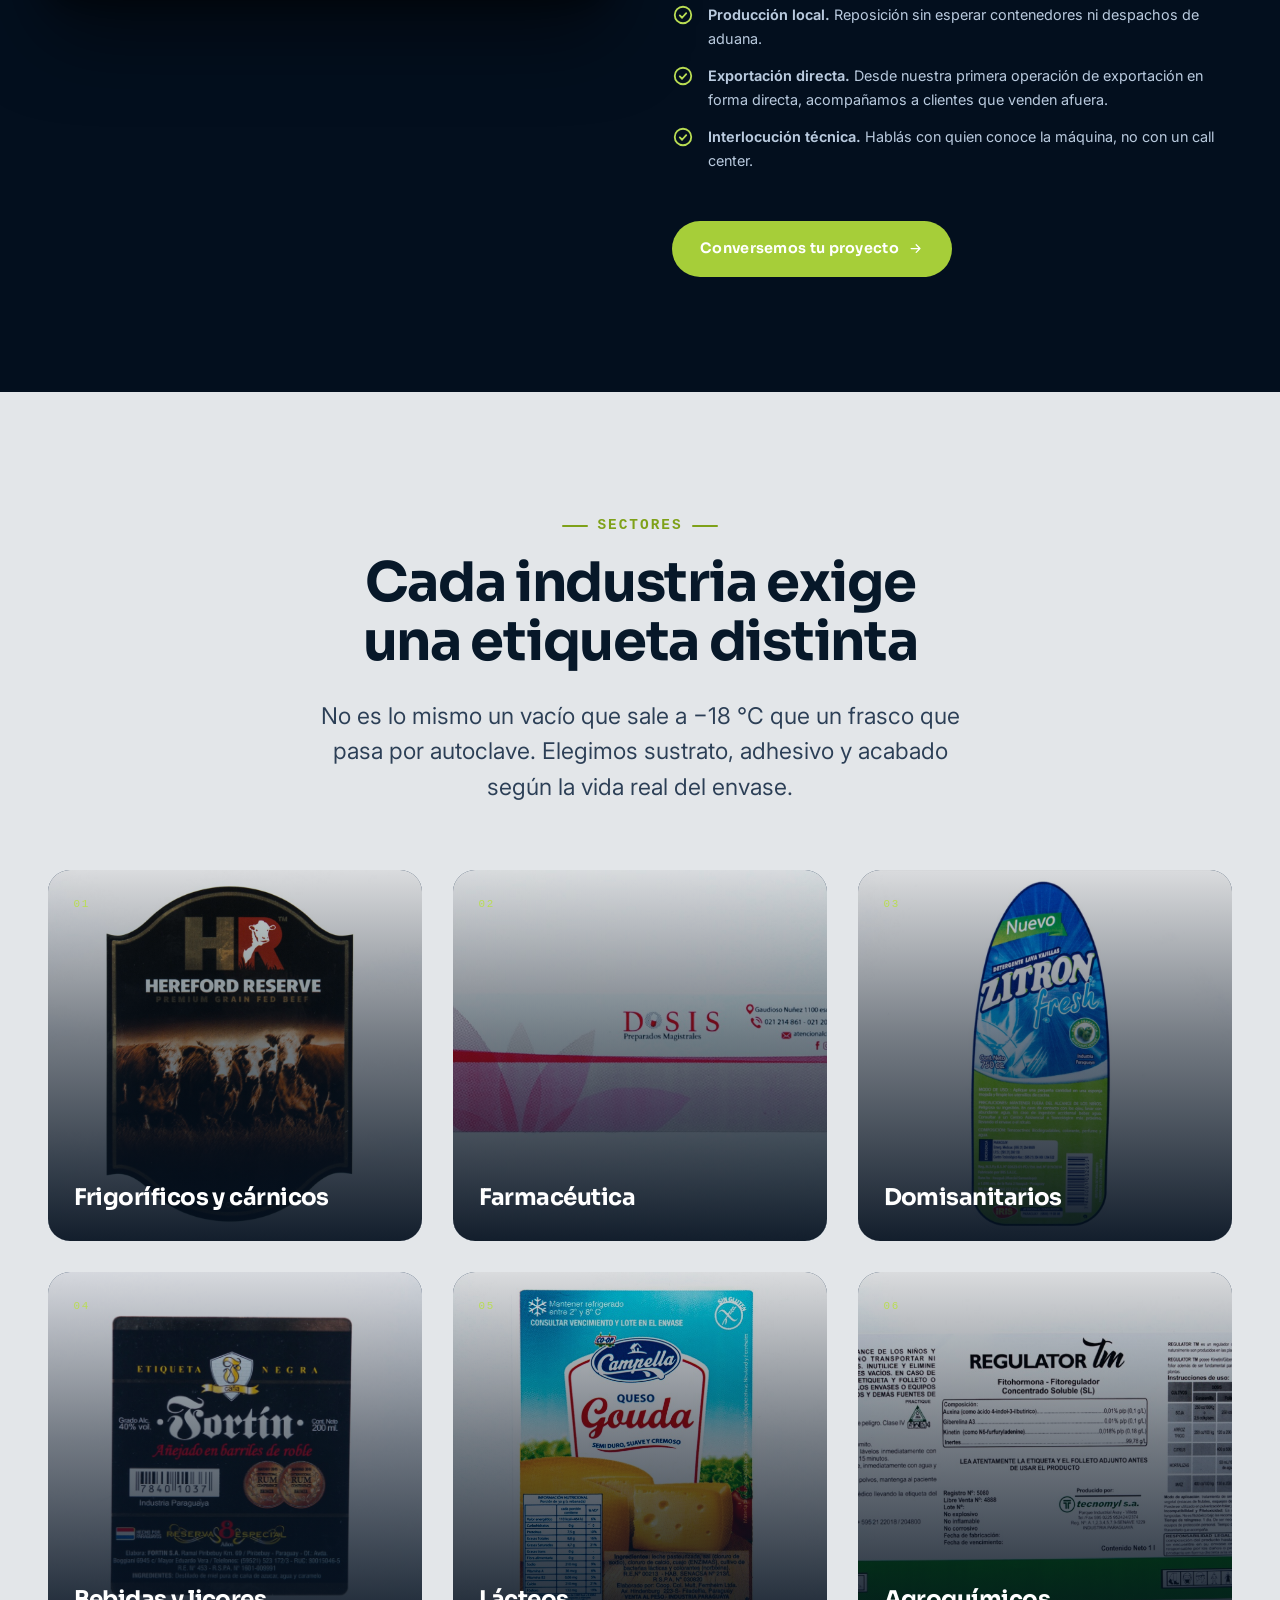
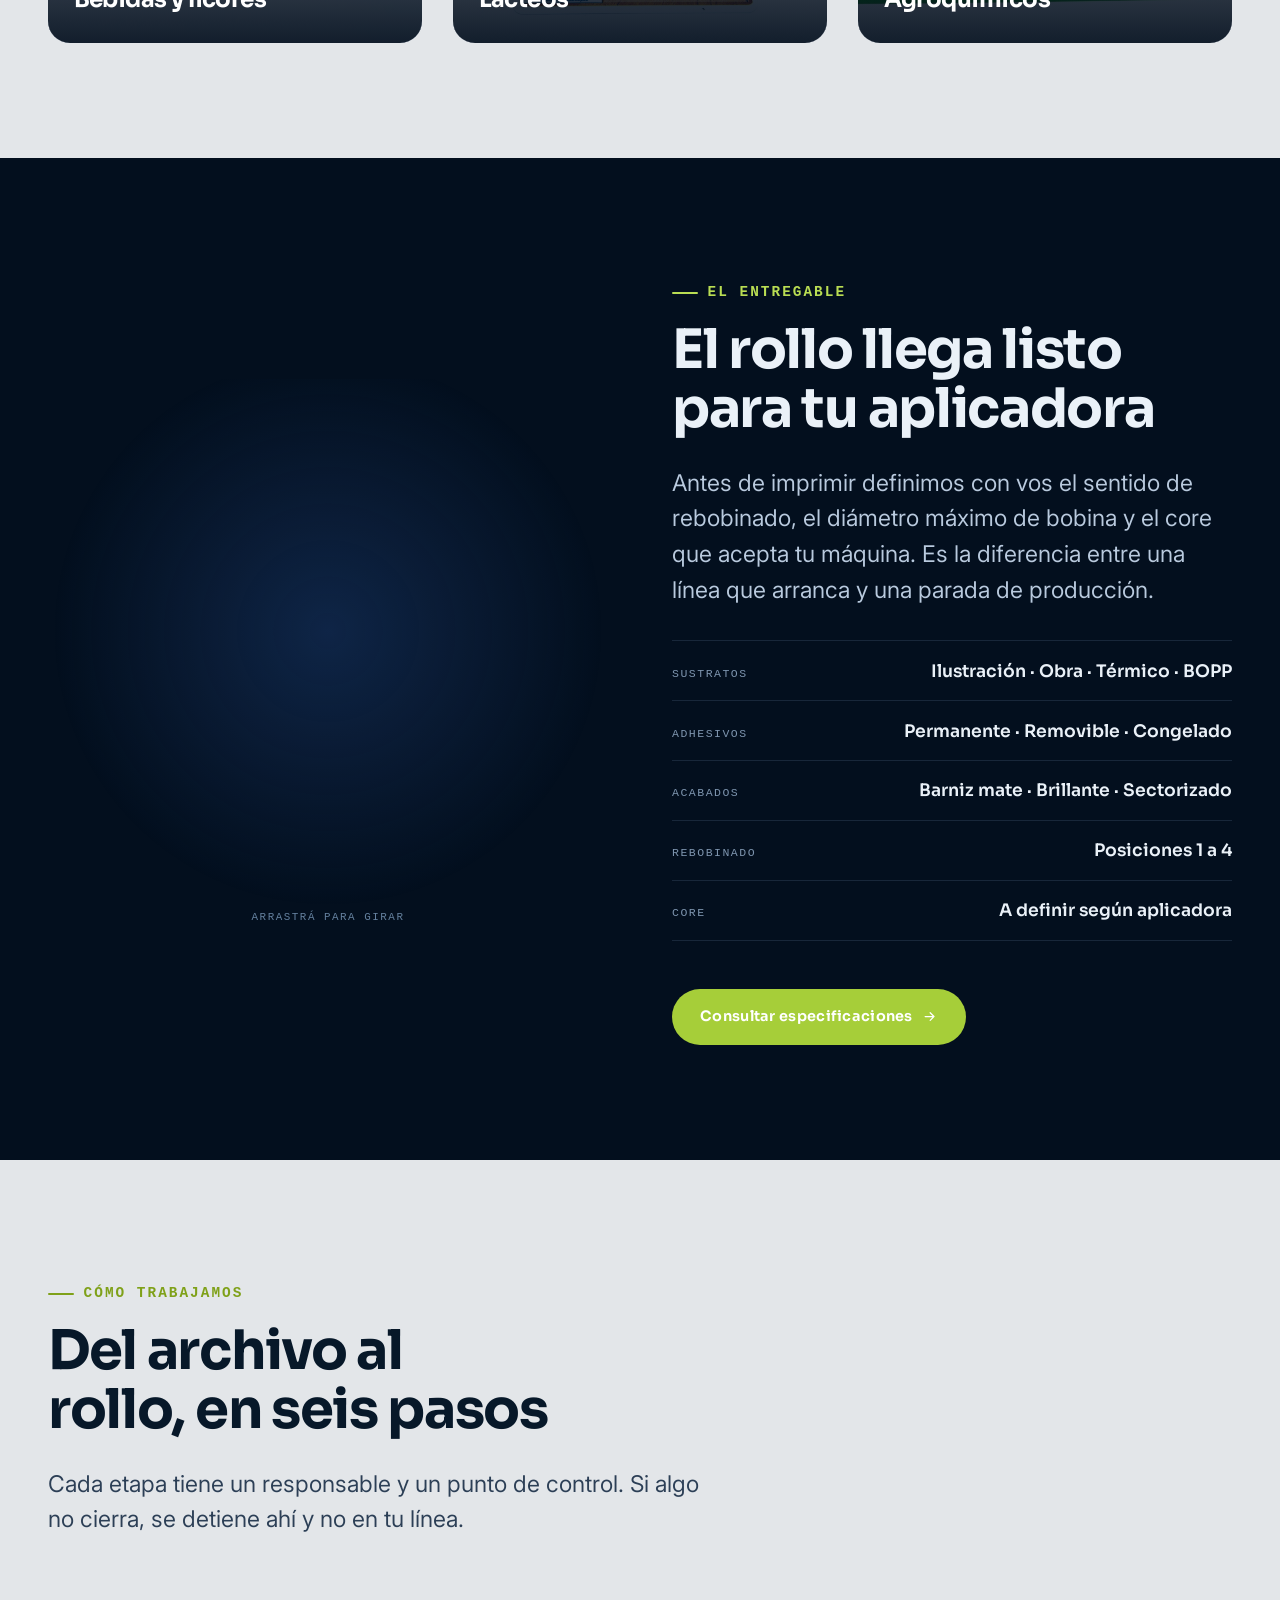
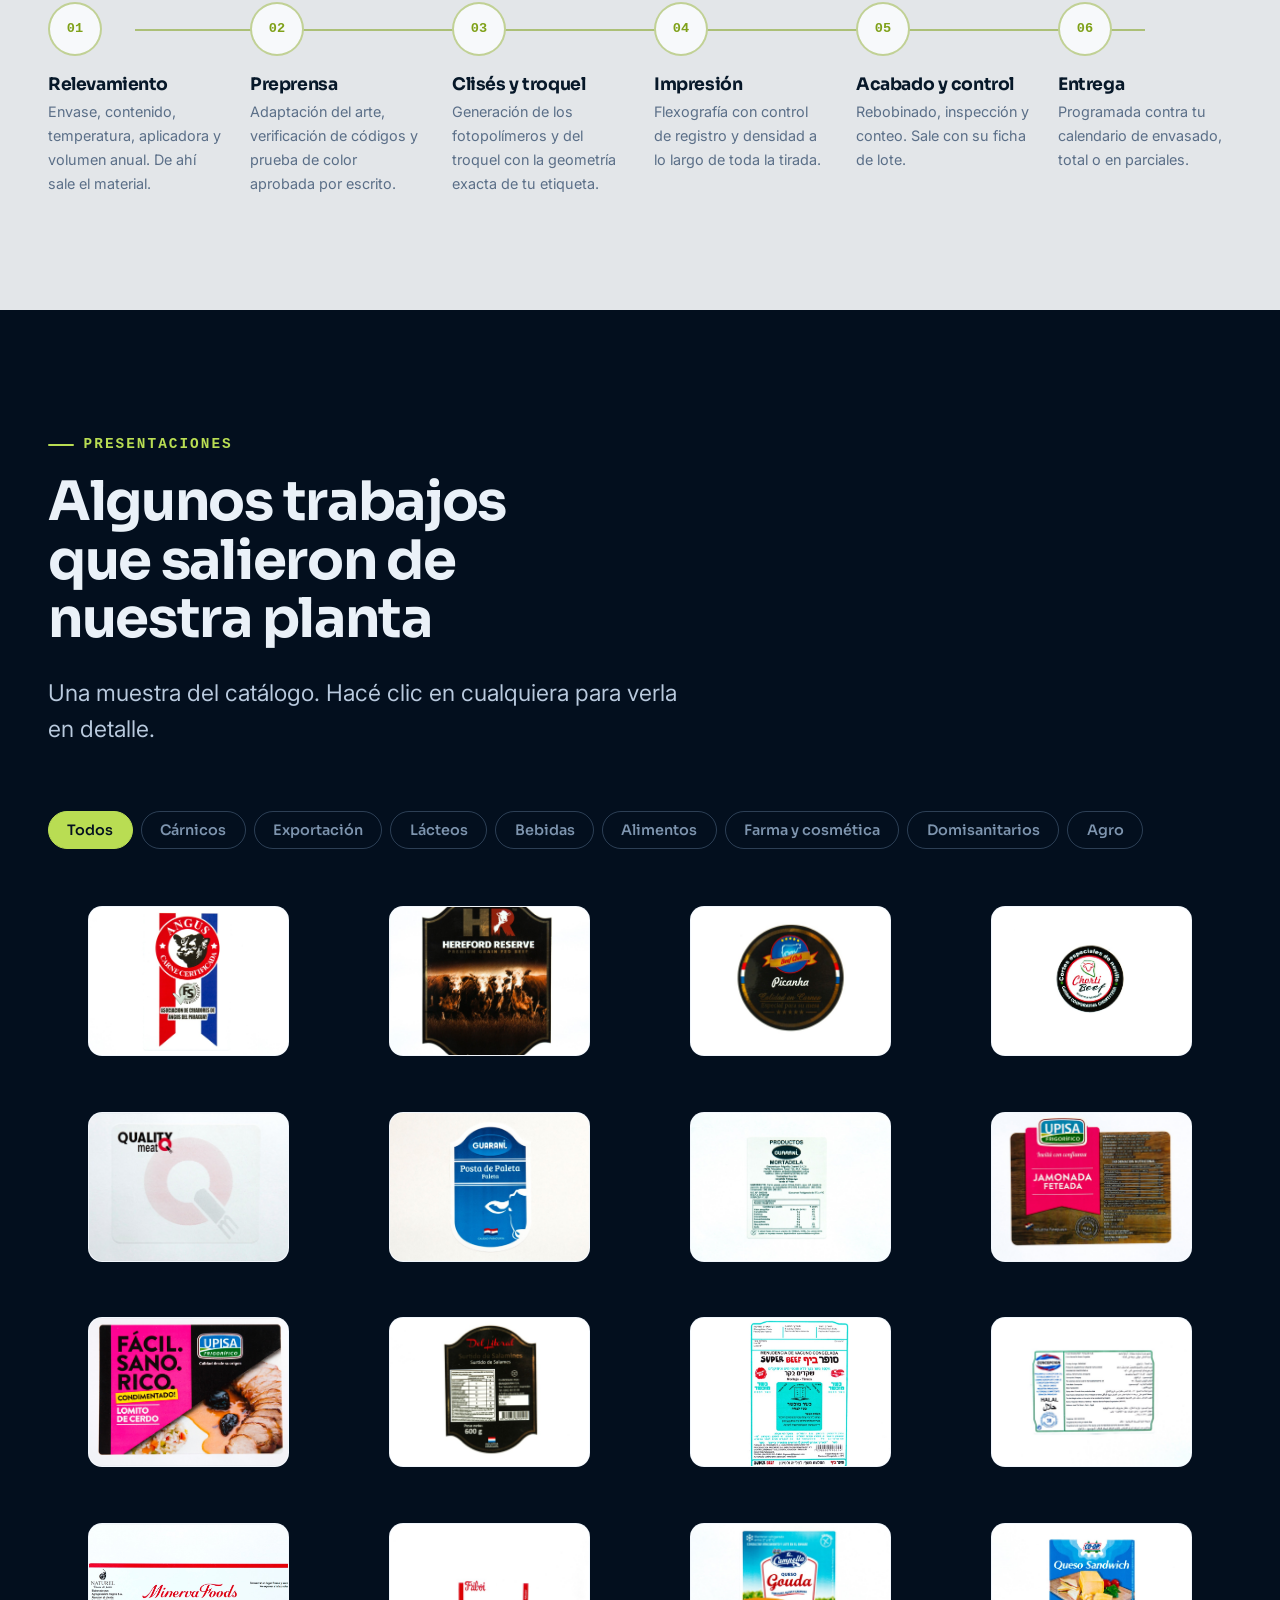
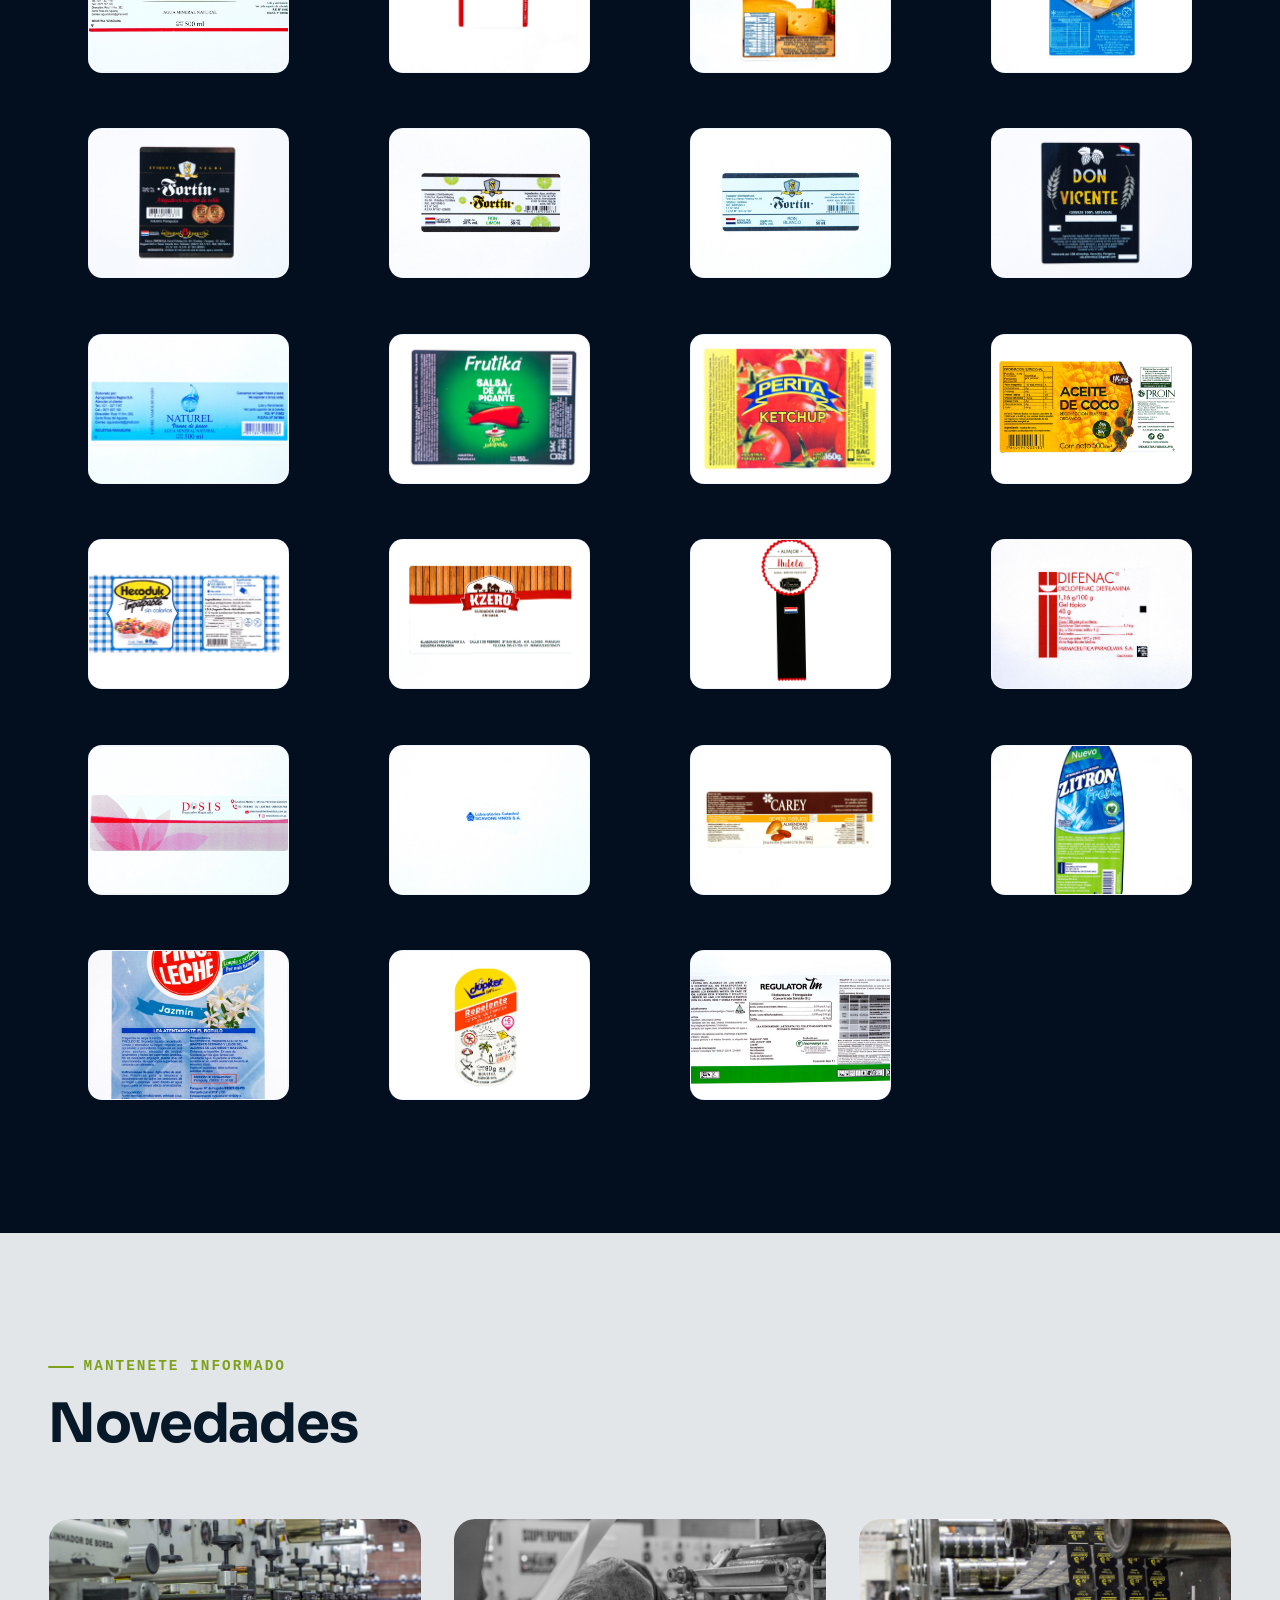
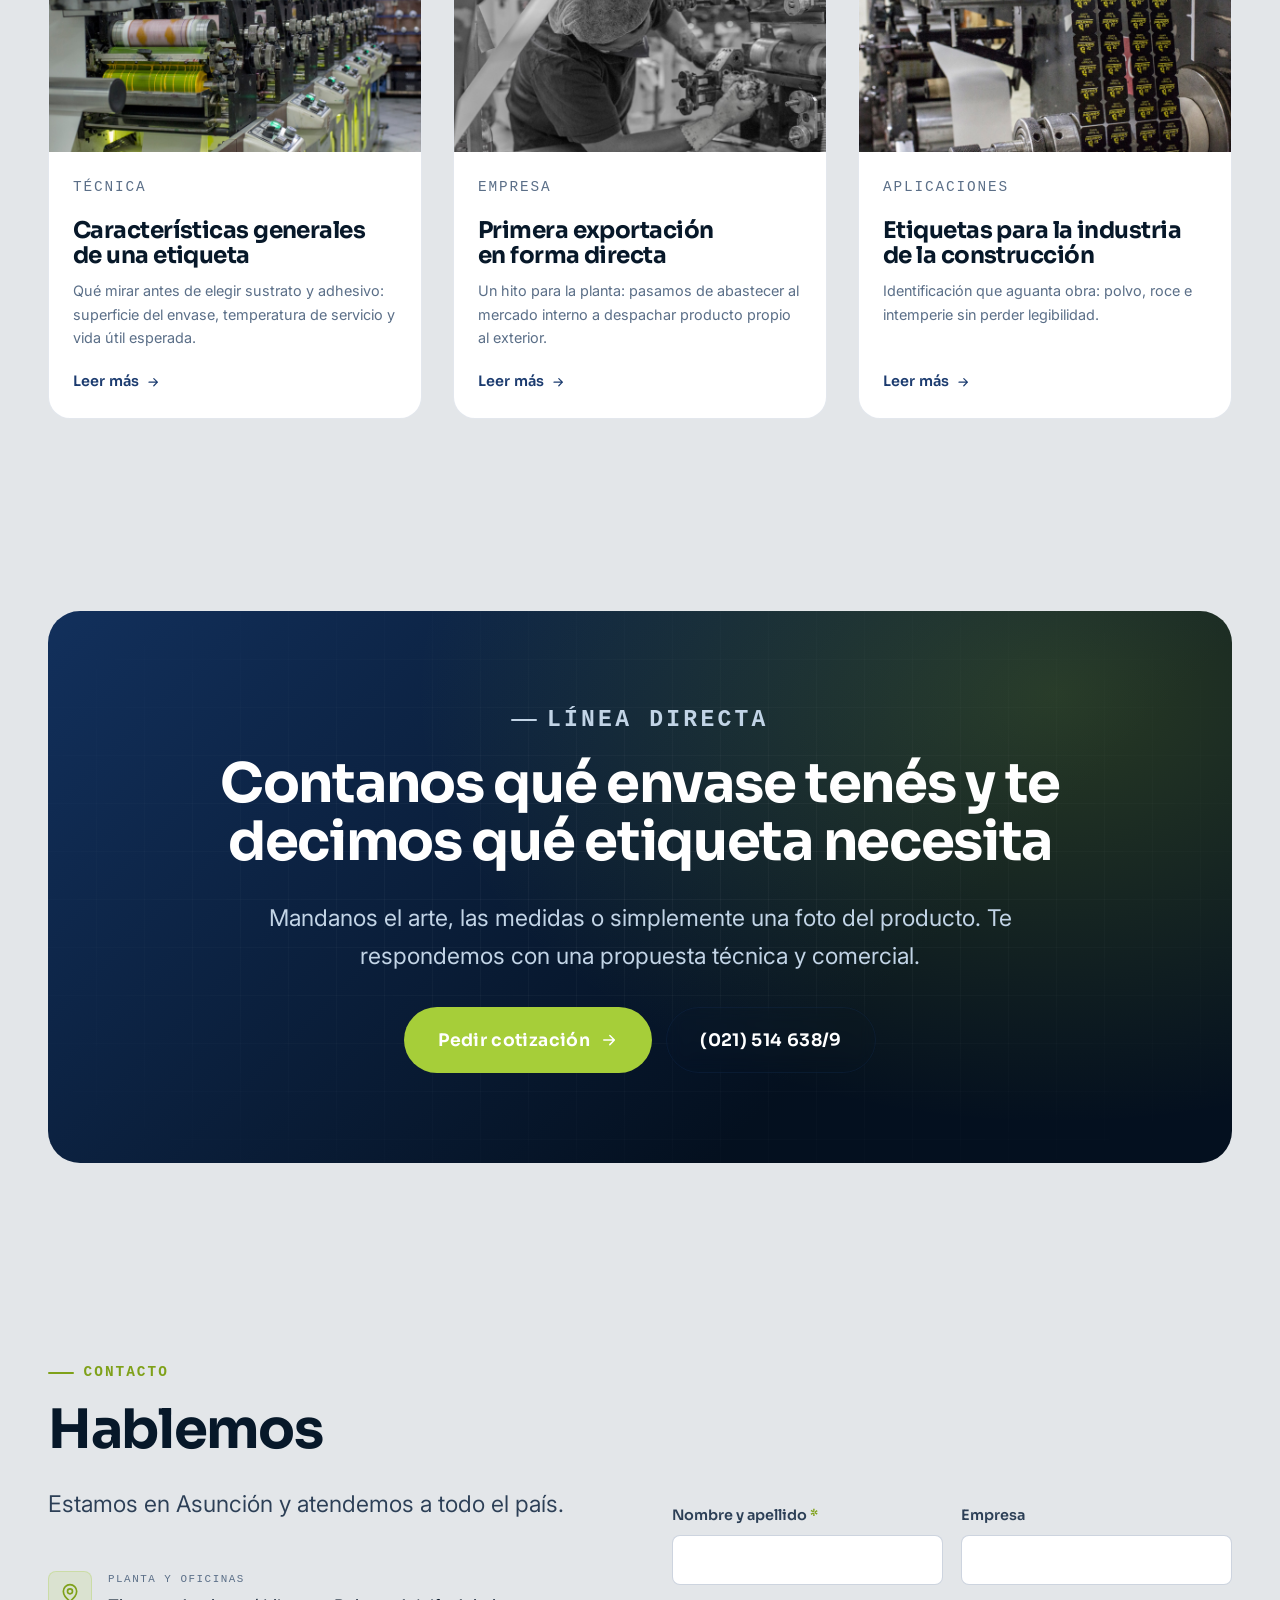
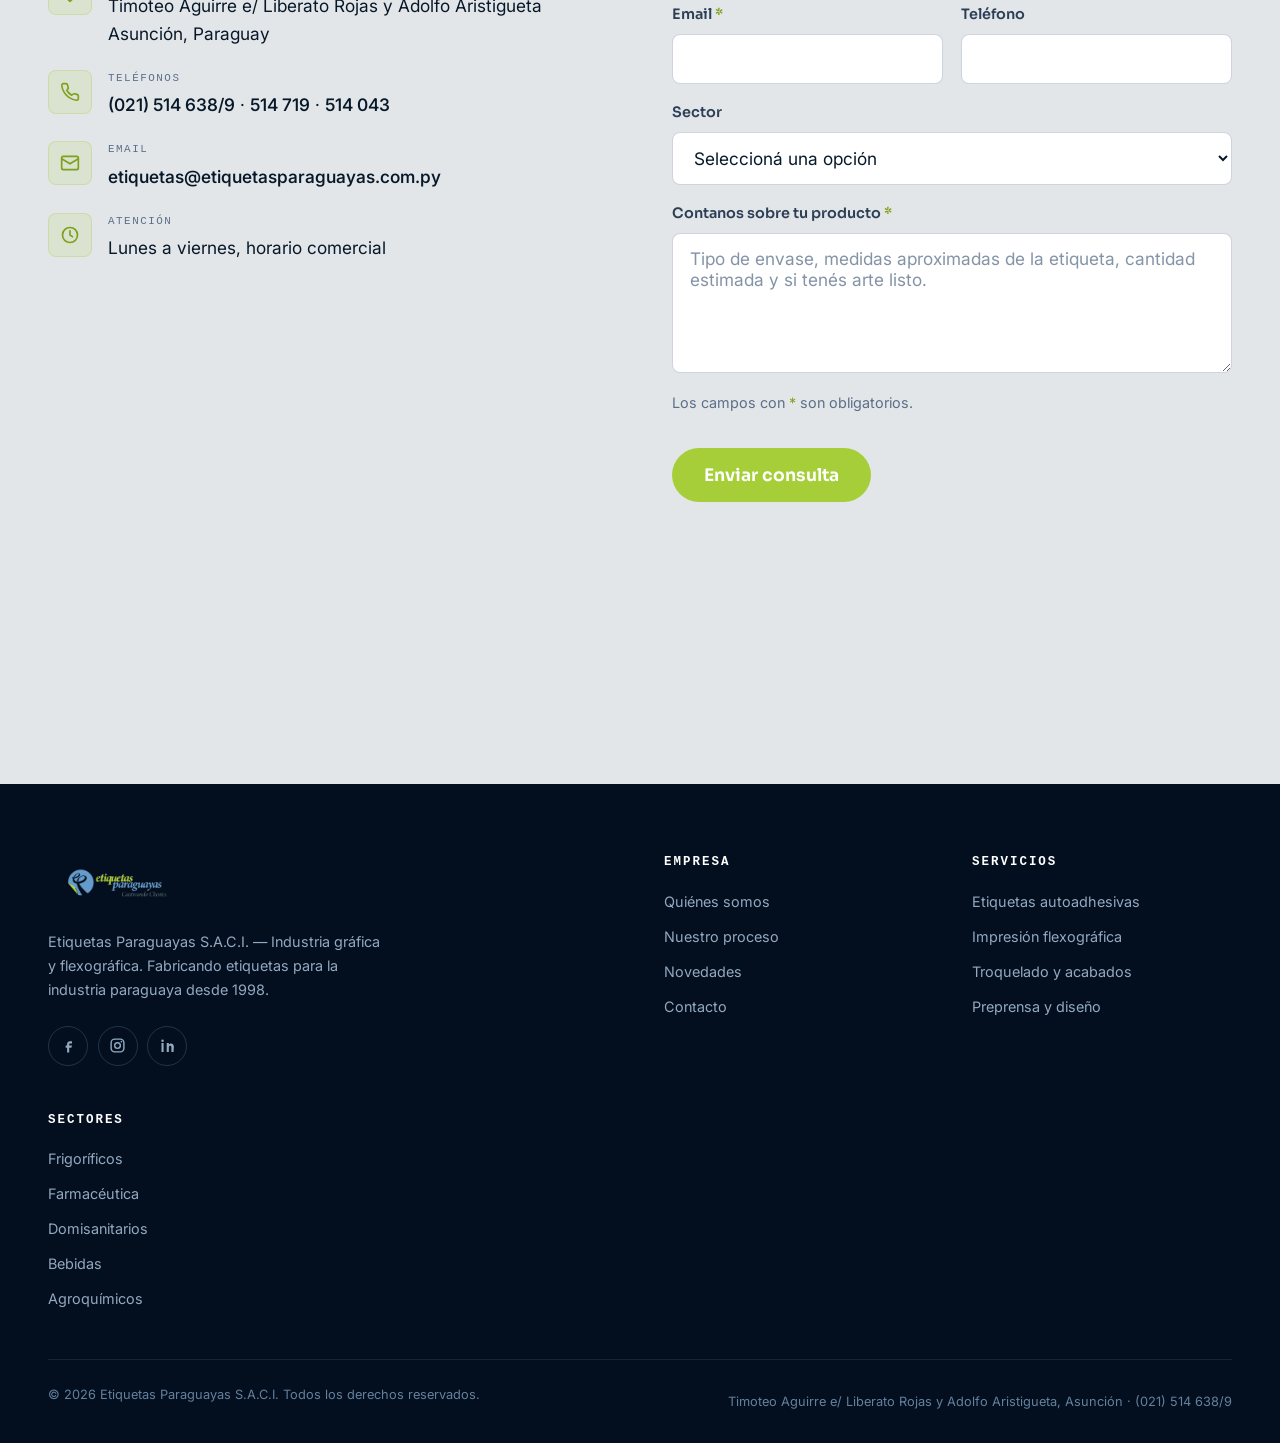
==== commit c4f3d389: "La banda de etiquetas recorre todo el sitio, imprimiendo al bajar Reemplaza la escena del encabezado" ====
--- a/index.html
+++ b/index.html
@@ -48,6 +48,7 @@
 <body>
 
 <a class="ep-skip" href="#contenido">Saltar al contenido</a>
+<canvas class="ep-backdrop" data-three="site" aria-hidden="true"></canvas>
 <div class="ep-progress" data-progress aria-hidden="true"></div>
 
 <!-- Sprite de iconos -->
@@ -115,8 +116,6 @@
 
 <!-- ====================================================== HERO -->
 <section class="ep-hero ep-noise" id="inicio">
-  <canvas class="ep-hero__canvas" data-three="hero" aria-hidden="true"></canvas>
-
   <div class="ep-wrap ep-hero__inner">
     <p class="ep-hero__badge"><b>1998</b> 28 años imprimiendo para la industria paraguaya</p>
 
--- a/assets/css/main.css
+++ b/assets/css/main.css
@@ -141,6 +141,10 @@
 body.ep-nav-open {
   overflow: hidden;
 }
+
+/* Con la banda activa el documento arranca oscuro: es lo que se ve por detrás
+   del encabezado y en los bordes de las secciones translúcidas. */
+.ep-backdrop-on body { background: var(--ep-navy-950); }
 
 h1, h2, h3, h4, h5 {
   font-family: var(--font-display);
@@ -677,24 +681,85 @@
 }
 
 /* Canvas Three.js */
-/* La aparición usa una animación con `forwards`, no una transición: la clase
-   `is-ready` se agrega en el mismo tick en que se crea el canvas, y una
-   transición necesita que el navegador haya calculado antes el estado inicial.
-   Cuando no llega a hacerlo, el canvas se queda en opacidad 0 para siempre. */
-.ep-hero__canvas {
-  position: absolute;
+/* --------------------------------------------------------------------------
+   Banda continua de fondo
+   --------------------------------------------------------------------------
+   Un único canvas fijo detrás de todo el documento. Las secciones se vuelven
+   apenas translúcidas para dejarla asomar sin comprometer la lectura: el
+   encabezado la muestra entera y el resto la deja como textura de fondo.
+   Todo esto sólo se activa si la escena llegó a montarse (`ep-backdrop-on`),
+   así que sin WebGL el sitio conserva sus fondos opacos de siempre.
+   -------------------------------------------------------------------------- */
+.ep-backdrop {
+  position: fixed;
   inset: 0;
-  z-index: -2;
+  z-index: 0;
   width: 100%;
   height: 100%;
   display: block;
-  opacity: 0;
-}
-.ep-hero__canvas.is-ready { animation: ep-canvas-in 1.2s var(--ease-out) forwards; }
-
-@keyframes ep-canvas-in {
-  from { opacity: 0; }
-  to   { opacity: 1; }
+  pointer-events: none;
+}
+
+/* El fundido de entrada lo hace el propio bucle de render, subiendo la
+   opacidad del material. Hacerlo con CSS resultó frágil: si la animación o la
+   transición no llegaban a arrancar —la clase se agrega en el mismo tick en
+   que se crea el canvas— el elemento se quedaba clavado en opacidad 0 y el
+   canvas no aparecía nunca. Dentro del bucle eso no puede pasar. */
+
+/* El contenido va por encima del canvas de fondo. */
+.ep-backdrop-on .ep-topbar,
+.ep-backdrop-on .ep-nav,
+.ep-backdrop-on main,
+.ep-backdrop-on .ep-footer,
+.ep-backdrop-on .ep-wa,
+.ep-backdrop-on .ep-progress {
+  position: relative;
+  z-index: 1;
+}
+
+.ep-backdrop-on .ep-nav { z-index: 100; }
+.ep-backdrop-on .ep-wa { position: fixed; z-index: 90; }
+.ep-backdrop-on .ep-progress { position: fixed; z-index: 150; }
+
+/* El encabezado deja pasar la banda completa; es su momento de lucirse. */
+.ep-backdrop-on .ep-hero { background: transparent; }
+/* Velo horizontal: opaco sobre la columna de texto —alineada a la izquierda—
+   y transparente en el tercio derecho, que es por donde pasa la banda. */
+.ep-backdrop-on .ep-hero::before {
+  background:
+    linear-gradient(90deg,
+      rgba(4, 16, 31, 0.97) 0%,
+      rgba(4, 16, 31, 0.95) 52%,
+      rgba(4, 16, 31, 0.80) 66%,
+      rgba(4, 16, 31, 0.32) 82%,
+      rgba(4, 16, 31, 0.06) 100%),
+    linear-gradient(180deg,
+      rgba(4, 16, 31, 0.45) 0%,
+      transparent 22%,
+      transparent 68%,
+      rgba(4, 16, 31, 0.55) 100%);
+}
+
+/* En el resto la banda queda como una textura tenue detrás del contenido.
+   92 % de opacidad mantiene el contraste del texto prácticamente intacto. */
+.ep-backdrop-on .ep-section {
+  background: color-mix(in srgb, var(--bg) 92%, transparent);
+}
+
+.ep-backdrop-on .ep-marquee {
+  background: color-mix(in srgb, var(--ep-navy-900) 90%, transparent);
+}
+
+.ep-backdrop-on .ep-footer {
+  background: color-mix(in srgb, var(--ep-navy-950) 92%, transparent);
+}
+
+/* Sin `color-mix` el fondo quedaría transparente y el texto ilegible. */
+@supports not (background: color-mix(in srgb, red 50%, transparent)) {
+  .ep-backdrop-on .ep-section,
+  .ep-backdrop-on .ep-marquee,
+  .ep-backdrop-on .ep-footer { background: var(--bg); }
+  .ep-backdrop-on .ep-hero { background: var(--ep-navy-950); }
 }
 
 /* Fallback / capa de contraste sobre el canvas */
@@ -1071,32 +1136,47 @@
    -------------------------------------------------------------------------- */
 .ep-process { position: relative; }
 
+/* Columnas fijas y no auto-fit: con seis pasos el auto-fit dejaba cinco
+   arriba y el sexto solo en una segunda fila. */
 .ep-process__track {
+  --cols: 2;
+  --gap: clamp(1rem, 2.2vw, 2rem);
   position: relative;
   display: grid;
-  gap: clamp(1.5rem, 3vw, 2rem);
-  grid-template-columns: repeat(auto-fit, minmax(min(100%, 210px), 1fr));
-}
-
-/* Línea de conexión */
+  gap: 2.25rem var(--gap);
+  grid-template-columns: repeat(var(--cols), 1fr);
+}
+
+@media (min-width: 620px) {
+  .ep-process__track { --cols: 3; }
+}
+
+@media (min-width: 1000px) {
+  .ep-process__track { --cols: 6; }
+}
+
+/* Línea de conexión.
+   Los extremos se calculan a media columna de cada borde, que es justo el
+   centro del primer y del último punto; con un porcentaje fijo la línea
+   sobresalía o se quedaba corta según el ancho. */
 .ep-process__track::before {
   content: "";
   position: absolute;
-  top: 26px;
-  left: 6%;
-  right: 6%;
+  top: 27px;
+  left: calc((100% - (var(--cols) - 1) * var(--gap)) / var(--cols) / 2);
+  right: calc((100% - (var(--cols) - 1) * var(--gap)) / var(--cols) / 2);
   height: 2px;
   background: linear-gradient(90deg,
-    transparent,
-    color-mix(in srgb, var(--accent) 55%, transparent) 12%,
-    color-mix(in srgb, var(--accent) 55%, transparent) 88%,
-    transparent);
+    color-mix(in srgb, var(--accent) 55%, transparent),
+    color-mix(in srgb, var(--accent) 55%, transparent));
   transform: scaleX(var(--progress, 0));
   transform-origin: left;
   transition: transform 1.4s var(--ease-out);
 }
 
-@media (max-width: 719px) {
+/* Con dos o tres columnas los pasos ocupan varias filas y una única línea
+   horizontal dejaría de tener sentido. */
+@media (max-width: 999px) {
   .ep-process__track::before { display: none; }
 }
 
@@ -1164,10 +1244,8 @@
   width: 100%;
   height: 100%;
   display: block;
-  opacity: 0;
   cursor: grab;
 }
-.ep-showcase__stage canvas.is-ready { animation: ep-canvas-in 900ms var(--ease-out) forwards; }
 .ep-showcase__stage canvas:active { cursor: grabbing; }
 
 .ep-showcase__hint {
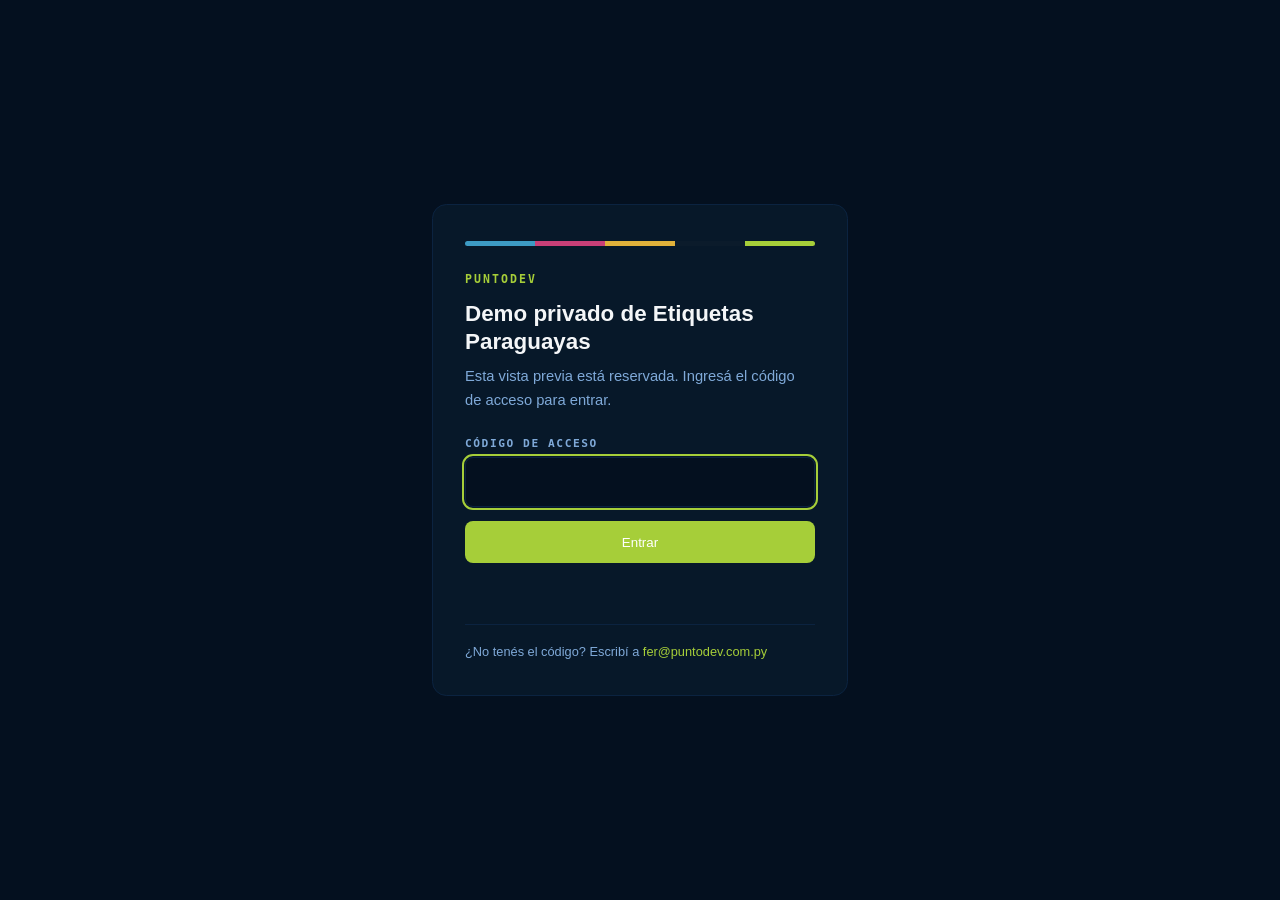
==== commit c37702b6: "Cierra el demo detrás de un código de acceso El demo pasa a servirse desde una carpeta cuyo nombre e" ====
--- a/index.html
+++ b/index.html
@@ -1,722 +1,168 @@
 <!doctype html>
-<html lang="es-PY">
+<html lang="es">
 <head>
 <meta charset="utf-8">
-<meta name="viewport" content="width=device-width, initial-scale=1, viewport-fit=cover">
-<title>Etiquetas Paraguayas — Etiquetas autoadhesivas e impresión flexográfica | Asunción</title>
-<meta name="description" content="Fabricamos etiquetas autoadhesivas para frigoríficos, farmacéutica, domisanitarios, bebidas y agroquímicos. Impresión flexográfica en Asunción, Paraguay, desde 1998.">
-<meta name="theme-color" content="#04101f">
-<link rel="canonical" href="https://etiquetasparaguayas.com.py/">
-<link rel="icon" href="assets/img/logo.png">
-
-<meta property="og:type" content="website">
-<meta property="og:locale" content="es_PY">
-<meta property="og:title" content="Etiquetas Paraguayas — Impresión flexográfica de etiquetas">
-<meta property="og:description" content="Etiquetas autoadhesivas para la industria paraguaya desde 1998. Frigoríficos, farmacéutica, domisanitarios, bebidas y agroquímicos.">
-<meta property="og:url" content="https://etiquetasparaguayas.com.py/">
-<meta name="twitter:card" content="summary_large_image">
-
-<link rel="preconnect" href="https://fonts.googleapis.com">
-<link rel="preconnect" href="https://fonts.gstatic.com" crossorigin>
-<link href="https://fonts.googleapis.com/css2?family=Sora:wght@400;600;700&family=Inter:wght@300..650&display=swap" rel="stylesheet">
-<link rel="stylesheet" href="assets/css/main.css">
-
-<script type="application/ld+json">
-{
-  "@context": "https://schema.org",
-  "@type": "Organization",
-  "name": "Etiquetas Paraguayas S.A.C.I.",
-  "url": "https://etiquetasparaguayas.com.py/",
-  "email": "etiquetas@etiquetasparaguayas.com.py",
-  "foundingDate": "1998-10-21",
-  "address": {
-    "@type": "PostalAddress",
-    "streetAddress": "Timoteo Aguirre e/ Liberato Rojas y Adolfo Aristigueta",
-    "addressLocality": "Asunción",
-    "addressCountry": "PY"
-  },
-  "contactPoint": {
-    "@type": "ContactPoint",
-    "telephone": "+595-21-514638",
-    "contactType": "sales",
-    "areaServed": "PY",
-    "availableLanguage": ["Spanish", "Guarani"]
+<meta name="viewport" content="width=device-width, initial-scale=1">
+<meta name="robots" content="noindex, nofollow, noarchive">
+<title>Acceso restringido · Etiquetas Paraguayas</title>
+<style>
+  :root {
+    --navy-950: #04101f;
+    --navy-900: #071829;
+    --navy-800: #0b2340;
+    --navy-300: #7fa9d8;
+    --verde: #a6ce39;
+    --papel: #f4f6f8;
   }
-}
-</script>
+  * { box-sizing: border-box; }
+  body {
+    margin: 0;
+    min-height: 100vh;
+    display: grid;
+    place-items: center;
+    padding: 1.5rem;
+    background: var(--navy-950);
+    color: var(--papel);
+    font: 400 1rem/1.6 ui-sans-serif, -apple-system, "Segoe UI", Roboto, Helvetica, Arial, sans-serif;
+  }
+  .caja {
+    width: min(26rem, 100%);
+    background: var(--navy-900);
+    border: 1px solid var(--navy-800);
+    border-radius: 0.9rem;
+    padding: 2.25rem 2rem 2rem;
+  }
+  .barra { display: flex; height: 5px; border-radius: 3px; overflow: hidden; margin-bottom: 1.75rem; }
+  .barra i { flex: 1; }
+  .marca {
+    font: 600 0.72rem/1 ui-monospace, SFMono-Regular, Menlo, monospace;
+    letter-spacing: 0.18em;
+    text-transform: uppercase;
+    color: var(--verde);
+    margin: 0 0 0.85rem;
+  }
+  h1 { font-size: 1.4rem; line-height: 1.25; margin: 0 0 0.6rem; font-weight: 600; }
+  p.sub { margin: 0 0 1.6rem; color: var(--navy-300); font-size: 0.92rem; }
+  label {
+    display: block;
+    font: 600 0.7rem/1 ui-monospace, SFMono-Regular, Menlo, monospace;
+    letter-spacing: 0.14em;
+    text-transform: uppercase;
+    color: var(--navy-300);
+    margin-bottom: 0.5rem;
+  }
+  input {
+    width: 100%;
+    padding: 0.8rem 0.9rem;
+    font: 400 1.15rem/1.2 ui-monospace, SFMono-Regular, Menlo, monospace;
+    letter-spacing: 0.3em;
+    color: var(--papel);
+    background: var(--navy-950);
+    border: 1px solid var(--navy-800);
+    border-radius: 0.5rem;
+  }
+  input:focus { outline: 2px solid var(--verde); outline-offset: 1px; }
+  button {
+    width: 100%;
+    margin-top: 0.9rem;
+    padding: 0.85rem 1rem;
+    font: 600 0.95rem/1 inherit;
+    color: #fff;
+    background: var(--verde);
+    border: 0;
+    border-radius: 0.5rem;
+    cursor: pointer;
+  }
+  button:hover { filter: brightness(1.06); }
+  .error {
+    margin: 0.9rem 0 0;
+    font-size: 0.86rem;
+    color: #ff9a9a;
+    min-height: 1.3em;
+  }
+  footer {
+    margin-top: 1.75rem;
+    padding-top: 1.1rem;
+    border-top: 1px solid var(--navy-800);
+    font-size: 0.8rem;
+    color: var(--navy-300);
+  }
+  footer a { color: var(--verde); text-decoration: none; }
+</style>
 </head>
 <body>
-
-<a class="ep-skip" href="#contenido">Saltar al contenido</a>
-<canvas class="ep-backdrop" data-three="site" aria-hidden="true"></canvas>
-<div class="ep-progress" data-progress aria-hidden="true"></div>
-
-<!-- Sprite de iconos -->
-<svg width="0" height="0" style="position:absolute" aria-hidden="true" focusable="false">
-  <symbol id="i-arrow" viewBox="0 0 24 24" fill="none" stroke="currentColor" stroke-width="2" stroke-linecap="round" stroke-linejoin="round"><path d="M5 12h14M13 6l6 6-6 6"/></symbol>
-  <symbol id="i-check" viewBox="0 0 24 24" fill="none" stroke="currentColor" stroke-width="2" stroke-linecap="round" stroke-linejoin="round"><circle cx="12" cy="12" r="9"/><path d="m8.5 12.5 2.5 2.5 4.5-5"/></symbol>
-  <symbol id="i-phone" viewBox="0 0 24 24" fill="none" stroke="currentColor" stroke-width="2" stroke-linecap="round" stroke-linejoin="round"><path d="M22 16.9v3a2 2 0 0 1-2.2 2 19.8 19.8 0 0 1-8.6-3.1 19.5 19.5 0 0 1-6-6A19.8 19.8 0 0 1 2.1 4.2 2 2 0 0 1 4.1 2h3a2 2 0 0 1 2 1.7c.1 1 .4 1.9.7 2.8a2 2 0 0 1-.5 2.1L8.1 9.9a16 16 0 0 0 6 6l1.3-1.2a2 2 0 0 1 2.1-.5c.9.3 1.8.6 2.8.7a2 2 0 0 1 1.7 2z"/></symbol>
-  <symbol id="i-mail" viewBox="0 0 24 24" fill="none" stroke="currentColor" stroke-width="2" stroke-linecap="round" stroke-linejoin="round"><rect x="2" y="4" width="20" height="16" rx="2"/><path d="m2 7 10 6 10-6"/></symbol>
-  <symbol id="i-pin" viewBox="0 0 24 24" fill="none" stroke="currentColor" stroke-width="2" stroke-linecap="round" stroke-linejoin="round"><path d="M20 10c0 6-8 12-8 12s-8-6-8-12a8 8 0 0 1 16 0z"/><circle cx="12" cy="10" r="3"/></symbol>
-  <symbol id="i-clock" viewBox="0 0 24 24" fill="none" stroke="currentColor" stroke-width="2" stroke-linecap="round" stroke-linejoin="round"><circle cx="12" cy="12" r="9"/><path d="M12 7v5l3 2"/></symbol>
-  <symbol id="i-fb" viewBox="0 0 24 24" fill="currentColor"><path d="M14 9h3V6h-3c-2.2 0-4 1.8-4 4v2H8v3h2v7h3v-7h3l1-3h-4v-2c0-.6.4-1 1-1z"/></symbol>
-  <symbol id="i-ig" viewBox="0 0 24 24" fill="none" stroke="currentColor" stroke-width="2"><rect x="3" y="3" width="18" height="18" rx="5"/><circle cx="12" cy="12" r="4"/><circle cx="17.5" cy="6.5" r="1.2" fill="currentColor" stroke="none"/></symbol>
-  <symbol id="i-li" viewBox="0 0 24 24" fill="currentColor"><path d="M6.5 8.5h-3V21h3zM5 3.5a1.8 1.8 0 1 0 0 3.6 1.8 1.8 0 0 0 0-3.6zM21 13.9c0-3.3-1.8-4.9-4.2-4.9-1.6 0-2.5.9-2.9 1.6V8.5h-3V21h3v-6.6c0-1.4.7-2.2 1.9-2.2 1.1 0 1.7.7 1.7 2.2V21h3z"/></symbol>
-  <symbol id="i-wa" viewBox="0 0 24 24" fill="currentColor"><path d="M12 2a10 10 0 0 0-8.6 15L2 22l5.2-1.4A10 10 0 1 0 12 2zm5.2 14.1c-.2.6-1.3 1.2-1.8 1.2-.5.1-1 .1-1.7-.1-.4-.1-.9-.3-1.5-.6a11.4 11.4 0 0 1-4.4-3.9c-.5-.7-.8-1.5-.8-2.3 0-.8.3-1.3.6-1.6.2-.3.5-.4.7-.4h.5c.2 0 .4 0 .6.5l.8 1.9c0 .2 0 .3-.1.5l-.4.5c-.1.1-.3.3-.1.6.2.3.7 1.1 1.4 1.8.9.8 1.7 1.1 2 1.2.2.1.4.1.5-.1l.7-.8c.2-.2.3-.2.5-.1l1.8.9c.2.1.4.2.4.3.1.1.1.5-.1 1.1z"/></symbol>
-  <symbol id="i-layers" viewBox="0 0 24 24" fill="none" stroke="currentColor" stroke-width="1.8" stroke-linecap="round" stroke-linejoin="round"><path d="m12 3 9 5-9 5-9-5z"/><path d="m3 13 9 5 9-5"/><path d="m3 17.5 9 5 9-5"/></symbol>
-  <symbol id="i-drop" viewBox="0 0 24 24" fill="none" stroke="currentColor" stroke-width="1.8" stroke-linecap="round" stroke-linejoin="round"><path d="M12 3s6 6.5 6 10.5a6 6 0 0 1-12 0C6 9.5 12 3 12 3z"/></symbol>
-  <symbol id="i-cut" viewBox="0 0 24 24" fill="none" stroke="currentColor" stroke-width="1.8" stroke-linecap="round" stroke-linejoin="round"><circle cx="6" cy="6" r="2.6"/><circle cx="6" cy="18" r="2.6"/><path d="M8.1 7.6 20 18M20 6 8.1 16.4"/></symbol>
-  <symbol id="i-shield" viewBox="0 0 24 24" fill="none" stroke="currentColor" stroke-width="1.8" stroke-linecap="round" stroke-linejoin="round"><path d="M12 3l7.5 3v6c0 4.5-3.2 8-7.5 9.4C7.7 20 4.5 16.5 4.5 12V6z"/><path d="m9 12 2 2 4-4"/></symbol>
-  <symbol id="i-truck" viewBox="0 0 24 24" fill="none" stroke="currentColor" stroke-width="1.8" stroke-linecap="round" stroke-linejoin="round"><path d="M2 7h11v9H2zM13 10h4.5l3.5 3.5V16h-8z"/><circle cx="6" cy="18.5" r="1.8"/><circle cx="17" cy="18.5" r="1.8"/></symbol>
-  <symbol id="i-grid" viewBox="0 0 24 24" fill="none" stroke="currentColor" stroke-width="1.8" stroke-linecap="round" stroke-linejoin="round"><rect x="3" y="3" width="7" height="7" rx="1.5"/><rect x="14" y="3" width="7" height="7" rx="1.5"/><rect x="3" y="14" width="7" height="7" rx="1.5"/><rect x="14" y="14" width="7" height="7" rx="1.5"/></symbol>
-</svg>
-
-<!-- ====================================================== TOPBAR -->
-<div class="ep-topbar">
-  <div class="ep-wrap ep-topbar__inner">
-    <a href="tel:+59521514638"><svg><use href="#i-phone"/></svg>(021) 514 638/9</a>
-    <a href="mailto:etiquetas@etiquetasparaguayas.com.py"><svg><use href="#i-mail"/></svg>etiquetas@etiquetasparaguayas.com.py</a>
-    <a href="#contacto"><svg><use href="#i-pin"/></svg>Asunción, Paraguay</a>
-    <div class="ep-topbar__social">
-      <a href="#" aria-label="Facebook"><svg><use href="#i-fb"/></svg></a>
-      <a href="#" aria-label="Instagram"><svg><use href="#i-ig"/></svg></a>
-      <a href="#" aria-label="LinkedIn"><svg><use href="#i-li"/></svg></a>
-    </div>
-  </div>
-</div>
-
-<!-- ====================================================== NAV -->
-<header class="ep-nav" data-nav>
-  <nav class="ep-wrap ep-nav__inner" aria-label="Principal" data-spy>
-    <a class="ep-nav__brand" href="#inicio">
-      <img src="assets/img/logo.png" alt="Etiquetas Paraguayas" width="700" height="272">
-    </a>
-
-    <ul class="ep-nav__menu" data-nav-menu>
-      <li><a href="#empresa">La empresa</a></li>
-      <li><a href="#servicios">Servicios</a></li>
-      <li><a href="#sectores">Sectores</a></li>
-      <li><a href="#proceso">Proceso</a></li>
-      <li><a href="#trabajos">Trabajos</a></li>
-      <li><a href="#novedades">Novedades</a></li>
-      <li><a href="#contacto">Contacto</a></li>
-    </ul>
-
-    <a class="ep-btn ep-btn--sm ep-nav__cta" href="#contacto">
-      Pedir cotización <svg class="ep-btn__icon"><use href="#i-arrow"/></svg>
-    </a>
-
-    <button class="ep-nav__toggle" data-nav-toggle aria-expanded="false" aria-label="Abrir menú">
-      <span></span><span></span><span></span>
-    </button>
-  </nav>
-</header>
-
-<main id="contenido">
-
-<!-- ====================================================== HERO -->
-<section class="ep-hero ep-noise" id="inicio">
-  <div class="ep-wrap ep-hero__inner">
-    <p class="ep-hero__badge"><b>1998</b> 28 años imprimiendo para la industria paraguaya</p>
-
-    <h1 data-words>La etiqueta es lo primero que tu cliente toca.</h1>
-    <p class="ep-hero__lead" data-reveal style="--delay:420ms">
-      Fabricamos etiquetas autoadhesivas en flexografía para frigoríficos, laboratorios,
-      domisanitarios, bebidas y agroquímicos. Registro estable, color repetible y
-      entregas que respetan tu línea de envasado.
-    </p>
-
-    <div class="ep-btn-row" data-reveal style="--delay:560ms">
-      <a class="ep-btn ep-btn--lg" href="#contacto">
-        Pedir cotización <svg class="ep-btn__icon"><use href="#i-arrow"/></svg>
-      </a>
-      <a class="ep-btn ep-btn--lg ep-btn--ghost" href="#trabajos" style="--btn-fg:#fff">
-        Ver trabajos
-      </a>
+  <main class="caja">
+    <div class="barra">
+      <i style="background:#3d9bc4"></i><i style="background:#c93f77"></i>
+      <i style="background:#e0b13a"></i><i style="background:#0b1b2b"></i>
+      <i style="background:#a6ce39"></i>
     </div>
 
-    <div class="ep-hero__stats">
-      <div data-reveal style="--delay:640ms">
-        <div class="ep-stat__value"><span data-count="1998">0</span></div>
-        <div class="ep-stat__label">Constituida por escritura pública</div>
-      </div>
-      <div data-reveal style="--delay:720ms">
-        <div class="ep-stat__value"><span data-count="38">0</span><small>+</small></div>
-        <div class="ep-stat__label">Presentaciones en catálogo</div>
-      </div>
-      <div data-reveal style="--delay:800ms">
-        <div class="ep-stat__value"><span data-count="6">0</span></div>
-        <div class="ep-stat__label">Sectores industriales atendidos</div>
-      </div>
-      <div data-reveal style="--delay:880ms">
-        <div class="ep-stat__value"><span data-count="100">0</span><small>%</small></div>
-        <div class="ep-stat__label">Producción nacional</div>
-      </div>
-    </div>
-  </div>
+    <p class="marca">PuntoDev</p>
+    <h1>Demo privado de Etiquetas Paraguayas</h1>
+    <p class="sub">Esta vista previa está reservada. Ingresá el código de acceso para entrar.</p>
 
-  <a class="ep-hero__scroll" href="#clientes" aria-label="Bajar">
-    <i></i> Scroll
-  </a>
-</section>
+    <form id="f" autocomplete="off">
+      <label for="pin">Código de acceso</label>
+      <input id="pin" name="pin" type="text" inputmode="numeric" pattern="[0-9]*"
+             maxlength="16" required autofocus aria-describedby="msg">
+      <button type="submit">Entrar</button>
+      <p class="error" id="msg" role="status"></p>
+    </form>
 
-<!-- ====================================================== MARQUEE -->
-<section class="ep-marquee" id="clientes" aria-label="Marcas que confían en nosotros">
-  <p class="ep-marquee__label">Marcas que salen a góndola con nuestras etiquetas</p>
-  <div class="ep-marquee__viewport">
-    <div class="ep-marquee__track" data-marquee>
-      <span class="ep-marquee__item">Angus</span>
-      <span class="ep-marquee__item">Beef Club</span>
-      <span class="ep-marquee__item">Hereford</span>
-      <span class="ep-marquee__item">Co-op</span>
-      <span class="ep-marquee__item">Fortín</span>
-      <span class="ep-marquee__item">Frutika</span>
-      <span class="ep-marquee__item">Minerva Foods</span>
-      <span class="ep-marquee__item">Tecnomyl</span>
-      <span class="ep-marquee__item">Upisa</span>
-      <span class="ep-marquee__item">Campella</span>
-      <span class="ep-marquee__item">Carey</span>
-      <span class="ep-marquee__item">Frig. Guaraní</span>
-      <span class="ep-marquee__item">Frig. Concepción</span>
-      <span class="ep-marquee__item">La Vienesa</span>
-      <span class="ep-marquee__item">Laboratorios Catedral</span>
-    </div>
-  </div>
-</section>
+    <footer>
+      ¿No tenés el código? Escribí a <a href="mailto:fer@puntodev.com.py">fer@puntodev.com.py</a>
+    </footer>
+  </main>
 
-<!-- ====================================================== SERVICIOS -->
-<section class="ep-section" id="servicios">
-  <div class="ep-wrap">
-    <div class="ep-head" data-reveal>
-      <p class="ep-eyebrow">Qué hacemos</p>
-      <h2>Todo el ciclo de la etiqueta, bajo un mismo techo</h2>
-      <p class="ep-lead">
-        Del arte que llega en PDF al rollo que entra en tu etiquetadora. Sin intermediarios,
-        sin fletes de importación y sin sorpresas de color entre una tirada y la siguiente.
-      </p>
-    </div>
+<script>
+(function () {
+  var form = document.getElementById('f');
+  var campo = document.getElementById('pin');
+  var msg = document.getElementById('msg');
+  var RECUERDO = 'ep-demo-ruta';
 
-    <div class="ep-grid ep-grid--3">
-      <article class="ep-card" data-reveal>
-        <div class="ep-card__icon"><svg><use href="#i-layers"/></svg></div>
-        <h3>Etiquetas autoadhesivas</h3>
-        <p>
-          Papel ilustración, obra, térmico, BOPP transparente y metalizado. Adhesivo permanente,
-          removible o de congelado según dónde termine el envase.
-        </p>
-      </article>
+  // La carpeta del demo es el hash del código. El código no está en esta
+  // página, así que mirar el fuente no dice a dónde lleva.
+  function rutaDe(codigo) {
+    var datos = new TextEncoder().encode(codigo);
+    return crypto.subtle.digest('SHA-256', datos).then(function (buf) {
+      var hex = Array.prototype.map
+        .call(new Uint8Array(buf), function (b) { return b.toString(16).padStart(2, '0'); })
+        .join('');
+      return 'd/' + hex.slice(0, 16) + '/';
+    });
+  }
 
-      <article class="ep-card" data-reveal>
-        <div class="ep-card__icon"><svg><use href="#i-drop"/></svg></div>
-        <h3>Impresión flexográfica</h3>
-        <p>
-          Hasta policromía con tintas de proceso y planos directos. Barnices mate, brillante
-          y sectorizado para resaltar el logo sin cambiar de sustrato.
-        </p>
-      </article>
+  function entrar(ruta) {
+    // Se comprueba que exista antes de navegar, para poder avisar del error
+    // sin mandar al visitante a una pantalla de 404.
+    return fetch(ruta, { method: 'HEAD' }).then(function (r) {
+      if (!r.ok) throw new Error('no existe');
+      try { localStorage.setItem(RECUERDO, ruta); } catch (e) {}
+      location.replace(ruta);
+    });
+  }
 
-      <article class="ep-card" data-reveal>
-        <div class="ep-card__icon"><svg><use href="#i-cut"/></svg></div>
-        <h3>Troquelado y acabados</h3>
-        <p>
-          Troqueles a medida, esquinas redondeadas, laminados y rebobinado en el sentido
-          que pide tu aplicadora automática.
-        </p>
-      </article>
+  // Si ya entró antes en este navegador, no se le vuelve a pedir.
+  try {
+    var guardada = localStorage.getItem(RECUERDO);
+    if (guardada) { location.replace(guardada); }
+  } catch (e) {}
 
-      <article class="ep-card" data-reveal>
-        <div class="ep-card__icon"><svg><use href="#i-grid"/></svg></div>
-        <h3>Preprensa y diseño</h3>
-        <p>
-          Adaptamos el arte al proceso: trapping, ganancia de punto, códigos de barras
-          verificados y pruebas de color antes de montar máquina.
-        </p>
-      </article>
-
-      <article class="ep-card" data-reveal>
-        <div class="ep-card__icon"><svg><use href="#i-shield"/></svg></div>
-        <h3>Etiquetas de exportación</h3>
-        <p>
-          Rotulado con la información que exige el mercado de destino, incluidos
-          requisitos específicos de faena y trazabilidad.
-        </p>
-      </article>
-
-      <article class="ep-card" data-reveal>
-        <div class="ep-card__icon"><svg><use href="#i-truck"/></svg></div>
-        <h3>Programación de entregas</h3>
-        <p>
-          Trabajamos con entregas parciales programadas para que no inmovilices capital
-          en stock de etiquetas.
-        </p>
-      </article>
-    </div>
-  </div>
-</section>
-
-<!-- ====================================================== EMPRESA -->
-<section class="ep-section ep-dark" id="empresa">
-  <div class="ep-wrap ep-split">
-    <div data-reveal="left">
-      <div class="ep-media ep-media--framed">
-        <img src="assets/img/fotos/planta/operario-maquina.jpg" alt="Planta de producción de Etiquetas Paraguayas" width="900" height="1100" loading="lazy" style="aspect-ratio:4/3;object-fit:cover">
-        <div class="ep-media__badge">
-          <b>21 · 10 · 1998</b>
-          <span>Constitución por escritura pública</span>
-        </div>
-      </div>
-    </div>
-
-    <div data-reveal="right">
-      <p class="ep-eyebrow">La empresa</p>
-      <h2>Una industria gráfica paraguaya, con clientes que se quedan</h2>
-      <p class="ep-lead">
-        Etiquetas Paraguayas S.A.C.I. nació en Asunción en 1998 con una misión simple:
-        fabricar etiquetas y brindar servicios que satisfagan las expectativas de calidad
-        de nuestros clientes, a un precio razonable y con innovación constante.
-      </p>
-      <p style="color:var(--text-muted)">
-        Ese enunciado sigue siendo el mismo, pero hoy lo sostiene un equipo directivo enfocado
-        en el proceso: la etiqueta es una parte crítica del producto y no admite improvisación
-        cuando el envase ya está en la línea.
-      </p>
-
-      <ul class="ep-checks">
-        <li><svg><use href="#i-check"/></svg><span><strong>Color repetible entre tiradas.</strong> Control de proceso para que la etiqueta de marzo sea igual a la de octubre.</span></li>
-        <li><svg><use href="#i-check"/></svg><span><strong>Producción local.</strong> Reposición sin esperar contenedores ni despachos de aduana.</span></li>
-        <li><svg><use href="#i-check"/></svg><span><strong>Exportación directa.</strong> Desde nuestra primera operación de exportación en forma directa, acompañamos a clientes que venden afuera.</span></li>
-        <li><svg><use href="#i-check"/></svg><span><strong>Interlocución técnica.</strong> Hablás con quien conoce la máquina, no con un call center.</span></li>
-      </ul>
-
-      <div class="ep-btn-row ep-mt-lg">
-        <a class="ep-btn" href="#contacto">Conversemos tu proyecto <svg class="ep-btn__icon"><use href="#i-arrow"/></svg></a>
-      </div>
-    </div>
-  </div>
-</section>
-
-<!-- ====================================================== SECTORES -->
-<section class="ep-section" id="sectores">
-  <div class="ep-wrap">
-    <div class="ep-head ep-head--center" data-reveal>
-      <p class="ep-eyebrow">Sectores</p>
-      <h2>Cada industria exige una etiqueta distinta</h2>
-      <p class="ep-lead">
-        No es lo mismo un vacío que sale a −18 °C que un frasco que pasa por autoclave.
-        Elegimos sustrato, adhesivo y acabado según la vida real del envase.
-      </p>
-    </div>
-
-    <div class="ep-grid ep-grid--3">
-      <a class="ep-sector" href="#contacto" data-reveal>
-        <img src="assets/img/fotos/sectores/frigorificos.jpg" alt="" width="1100" height="825" loading="lazy">
-        <div class="ep-sector__body">
-          <span class="ep-sector__tag">01</span>
-          <h3>Frigoríficos y cárnicos</h3>
-          <p>Adhesivos de congelado, resistencia a humedad y grasa, rotulado de exportación y faena.</p>
-        </div>
-      </a>
-
-      <a class="ep-sector" href="#contacto" data-reveal>
-        <img src="assets/img/fotos/sectores/farmaceutica.jpg" alt="" width="1100" height="825" loading="lazy">
-        <div class="ep-sector__body">
-          <span class="ep-sector__tag">02</span>
-          <h3>Farmacéutica</h3>
-          <p>Legibilidad crítica, lote y vencimiento, textos regulatorios en cuerpos chicos.</p>
-        </div>
-      </a>
-
-      <a class="ep-sector" href="#contacto" data-reveal>
-        <img src="assets/img/fotos/sectores/domisanitarios.jpg" alt="" width="1100" height="825" loading="lazy">
-        <div class="ep-sector__body">
-          <span class="ep-sector__tag">03</span>
-          <h3>Domisanitarios</h3>
-          <p>Resistencia química al contenido, pictogramas de seguridad y adhesión sobre plástico soplado.</p>
-        </div>
-      </a>
-
-      <a class="ep-sector" href="#contacto" data-reveal>
-        <img src="assets/img/fotos/sectores/bebidas.jpg" alt="" width="1100" height="825" loading="lazy">
-        <div class="ep-sector__body">
-          <span class="ep-sector__tag">04</span>
-          <h3>Bebidas y licores</h3>
-          <p>Acabados premium, resistencia a condensación y al hielo, etiqueta frontal y contra.</p>
-        </div>
-      </a>
-
-      <a class="ep-sector" href="#contacto" data-reveal>
-        <img src="assets/img/fotos/sectores/lacteos.jpg" alt="" width="1100" height="825" loading="lazy">
-        <div class="ep-sector__body">
-          <span class="ep-sector__tag">05</span>
-          <h3>Lácteos</h3>
-          <p>Cadena de frío permanente, contacto indirecto con alimentos y alta rotación.</p>
-        </div>
-      </a>
-
-      <a class="ep-sector" href="#contacto" data-reveal>
-        <img src="assets/img/fotos/sectores/agroquimicos.jpg" alt="" width="1100" height="825" loading="lazy">
-        <div class="ep-sector__body">
-          <span class="ep-sector__tag">06</span>
-          <h3>Agroquímicos</h3>
-          <p>Etiquetas multipágina, resistencia a intemperie y solventes, trazabilidad de lote.</p>
-        </div>
-      </a>
-    </div>
-  </div>
-</section>
-
-<!-- ====================================================== SHOWCASE 3D -->
-<section class="ep-section ep-dark ep-showcase" id="rollo">
-  <div class="ep-wrap ep-showcase__layout">
-    <div class="ep-showcase__stage" data-reveal="scale">
-      <canvas data-three="roll"></canvas>
-      <p class="ep-showcase__hint">Arrastrá para girar</p>
-    </div>
-
-    <div data-reveal="right">
-      <p class="ep-eyebrow">El entregable</p>
-      <h2>El rollo llega listo para tu aplicadora</h2>
-      <p class="ep-lead">
-        Antes de imprimir definimos con vos el sentido de rebobinado, el diámetro máximo
-        de bobina y el core que acepta tu máquina. Es la diferencia entre una línea que
-        arranca y una parada de producción.
-      </p>
-
-      <ul class="ep-specs">
-        <li><span class="ep-specs__key">Sustratos</span><span class="ep-specs__val">Ilustración · Obra · Térmico · BOPP</span></li>
-        <li><span class="ep-specs__key">Adhesivos</span><span class="ep-specs__val">Permanente · Removible · Congelado</span></li>
-        <li><span class="ep-specs__key">Acabados</span><span class="ep-specs__val">Barniz mate · Brillante · Sectorizado</span></li>
-        <li><span class="ep-specs__key">Rebobinado</span><span class="ep-specs__val">Posiciones 1 a 4</span></li>
-        <li><span class="ep-specs__key">Core</span><span class="ep-specs__val">A definir según aplicadora</span></li>
-      </ul>
-
-      <div class="ep-btn-row ep-mt-lg">
-        <a class="ep-btn" href="#contacto">Consultar especificaciones <svg class="ep-btn__icon"><use href="#i-arrow"/></svg></a>
-      </div>
-    </div>
-  </div>
-</section>
-
-<!-- ====================================================== PROCESO -->
-<section class="ep-section" id="proceso">
-  <div class="ep-wrap">
-    <div class="ep-head" data-reveal>
-      <p class="ep-eyebrow">Cómo trabajamos</p>
-      <h2>Del archivo al rollo, en seis pasos</h2>
-      <p class="ep-lead">Cada etapa tiene un responsable y un punto de control. Si algo no cierra, se detiene ahí y no en tu línea.</p>
-    </div>
-
-    <div class="ep-process__track" data-process>
-      <article class="ep-step" data-reveal>
-        <div class="ep-step__dot">01</div>
-        <h3>Relevamiento</h3>
-        <p>Envase, contenido, temperatura, aplicadora y volumen anual. De ahí sale el material.</p>
-      </article>
-      <article class="ep-step" data-reveal>
-        <div class="ep-step__dot">02</div>
-        <h3>Preprensa</h3>
-        <p>Adaptación del arte, verificación de códigos y prueba de color aprobada por escrito.</p>
-      </article>
-      <article class="ep-step" data-reveal>
-        <div class="ep-step__dot">03</div>
-        <h3>Clisés y troquel</h3>
-        <p>Generación de los fotopolímeros y del troquel con la geometría exacta de tu etiqueta.</p>
-      </article>
-      <article class="ep-step" data-reveal>
-        <div class="ep-step__dot">04</div>
-        <h3>Impresión</h3>
-        <p>Flexografía con control de registro y densidad a lo largo de toda la tirada.</p>
-      </article>
-      <article class="ep-step" data-reveal>
-        <div class="ep-step__dot">05</div>
-        <h3>Acabado y control</h3>
-        <p>Rebobinado, inspección y conteo. Sale con su ficha de lote.</p>
-      </article>
-      <article class="ep-step" data-reveal>
-        <div class="ep-step__dot">06</div>
-        <h3>Entrega</h3>
-        <p>Programada contra tu calendario de envasado, total o en parciales.</p>
-      </article>
-    </div>
-  </div>
-</section>
-
-<!-- ====================================================== TRABAJOS -->
-<section class="ep-section ep-dark" id="trabajos">
-  <div class="ep-wrap">
-    <div class="ep-head" data-reveal>
-      <p class="ep-eyebrow">Presentaciones</p>
-      <h2>Algunos trabajos que salieron de nuestra planta</h2>
-      <p class="ep-lead">Una muestra del catálogo. Hacé clic en cualquiera para verla en detalle.</p>
-    </div>
-
-    <div class="ep-filters" data-reveal role="group" aria-label="Filtrar trabajos">
-      <button class="ep-filter" data-filter="*" aria-pressed="true">Todos</button>
-      <button class="ep-filter" data-filter="carnicos" aria-pressed="false">Cárnicos</button>
-      <button class="ep-filter" data-filter="exportacion" aria-pressed="false">Exportación</button>
-      <button class="ep-filter" data-filter="lacteos" aria-pressed="false">Lácteos</button>
-      <button class="ep-filter" data-filter="bebidas" aria-pressed="false">Bebidas</button>
-      <button class="ep-filter" data-filter="alimentos" aria-pressed="false">Alimentos</button>
-      <button class="ep-filter" data-filter="farma" aria-pressed="false">Farma y cosmética</button>
-      <button class="ep-filter" data-filter="domisanitarios" aria-pressed="false">Domisanitarios</button>
-      <button class="ep-filter" data-filter="agro" aria-pressed="false">Agro</button>
-    </div>
-
-    <div class="ep-gallery" data-gallery>
-      <figure class="ep-tile" data-cat="carnicos" data-caption="Angus — Carne certificada" data-reveal="scale"><img src="assets/img/fotos/trabajos/angus.jpg" alt="Etiqueta Angus — Carne certificada" loading="lazy" width="900" height="700"><figcaption class="ep-tile__cap">Angus<span>Carne certificada</span></figcaption></figure>
-      <figure class="ep-tile" data-cat="carnicos" data-caption="Hereford Reserve — Premium grain fed beef" data-reveal="scale"><img src="assets/img/fotos/trabajos/hereford-reserve.jpg" alt="Etiqueta Hereford Reserve — Premium grain fed beef" loading="lazy" width="900" height="700"><figcaption class="ep-tile__cap">Hereford Reserve<span>Premium grain fed beef</span></figcaption></figure>
-      <figure class="ep-tile" data-cat="carnicos" data-caption="Beef Club — Picanha" data-reveal="scale"><img src="assets/img/fotos/trabajos/beef-club-picanha.jpg" alt="Etiqueta Beef Club — Picanha" loading="lazy" width="900" height="700"><figcaption class="ep-tile__cap">Beef Club<span>Picanha</span></figcaption></figure>
-      <figure class="ep-tile" data-cat="carnicos" data-caption="Chorti Beef — Cortes especiales" data-reveal="scale"><img src="assets/img/fotos/trabajos/chorti-beef.jpg" alt="Etiqueta Chorti Beef — Cortes especiales" loading="lazy" width="900" height="700"><figcaption class="ep-tile__cap">Chorti Beef<span>Cortes especiales</span></figcaption></figure>
-      <figure class="ep-tile" data-cat="carnicos" data-caption="Quality Meat — Genérica" data-reveal="scale"><img src="assets/img/fotos/trabajos/quality-meat.jpg" alt="Etiqueta Quality Meat — Genérica" loading="lazy" width="900" height="700"><figcaption class="ep-tile__cap">Quality Meat<span>Genérica</span></figcaption></figure>
-      <figure class="ep-tile" data-cat="carnicos" data-caption="Frig. Guaraní — Posta de paleta" data-reveal="scale"><img src="assets/img/fotos/trabajos/guarani-posta.jpg" alt="Etiqueta Frig. Guaraní — Posta de paleta" loading="lazy" width="900" height="700"><figcaption class="ep-tile__cap">Frig. Guaraní<span>Posta de paleta</span></figcaption></figure>
-      <figure class="ep-tile" data-cat="carnicos" data-caption="Frig. Guaraní — Mortadela" data-reveal="scale"><img src="assets/img/fotos/trabajos/guarani-mortadela.jpg" alt="Etiqueta Frig. Guaraní — Mortadela" loading="lazy" width="900" height="700"><figcaption class="ep-tile__cap">Frig. Guaraní<span>Mortadela</span></figcaption></figure>
-      <figure class="ep-tile" data-cat="carnicos" data-caption="Upisa — Jamonada feteada" data-reveal="scale"><img src="assets/img/fotos/trabajos/upisa-jamonada.jpg" alt="Etiqueta Upisa — Jamonada feteada" loading="lazy" width="900" height="700"><figcaption class="ep-tile__cap">Upisa<span>Jamonada feteada</span></figcaption></figure>
-      <figure class="ep-tile" data-cat="carnicos" data-caption="Upisa — Lomito de cerdo" data-reveal="scale"><img src="assets/img/fotos/trabajos/upisa-lomito.jpg" alt="Etiqueta Upisa — Lomito de cerdo" loading="lazy" width="900" height="700"><figcaption class="ep-tile__cap">Upisa<span>Lomito de cerdo</span></figcaption></figure>
-      <figure class="ep-tile" data-cat="carnicos" data-caption="Del Litoral — Surtido de salamines" data-reveal="scale"><img src="assets/img/fotos/trabajos/del-litoral-salamines.jpg" alt="Etiqueta Del Litoral — Surtido de salamines" loading="lazy" width="900" height="700"><figcaption class="ep-tile__cap">Del Litoral<span>Surtido de salamines</span></figcaption></figure>
-      <figure class="ep-tile" data-cat="exportacion" data-caption="Super Beef — Kosher — exportación" data-reveal="scale"><img src="assets/img/fotos/trabajos/super-beef-kosher.jpg" alt="Etiqueta Super Beef — Kosher — exportación" loading="lazy" width="900" height="700"><figcaption class="ep-tile__cap">Super Beef<span>Kosher — exportación</span></figcaption></figure>
-      <figure class="ep-tile" data-cat="exportacion" data-caption="Frig. Concepción — Halal — exportación" data-reveal="scale"><img src="assets/img/fotos/trabajos/concepcion-halal.jpg" alt="Etiqueta Frig. Concepción — Halal — exportación" loading="lazy" width="900" height="700"><figcaption class="ep-tile__cap">Frig. Concepción<span>Halal — exportación</span></figcaption></figure>
-      <figure class="ep-tile" data-cat="exportacion" data-caption="Minerva Foods — Exportación" data-reveal="scale"><img src="assets/img/fotos/trabajos/minerva-foods.jpg" alt="Etiqueta Minerva Foods — Exportación" loading="lazy" width="900" height="700"><figcaption class="ep-tile__cap">Minerva Foods<span>Exportación</span></figcaption></figure>
-      <figure class="ep-tile" data-cat="exportacion" data-caption="Friboi — Exportación" data-reveal="scale"><img src="assets/img/fotos/trabajos/friboi.jpg" alt="Etiqueta Friboi — Exportación" loading="lazy" width="900" height="700"><figcaption class="ep-tile__cap">Friboi<span>Exportación</span></figcaption></figure>
-      <figure class="ep-tile" data-cat="lacteos" data-caption="Campella — Queso gouda" data-reveal="scale"><img src="assets/img/fotos/trabajos/campella-gouda.jpg" alt="Etiqueta Campella — Queso gouda" loading="lazy" width="900" height="700"><figcaption class="ep-tile__cap">Campella<span>Queso gouda</span></figcaption></figure>
-      <figure class="ep-tile" data-cat="lacteos" data-caption="Co-op — Queso sándwich" data-reveal="scale"><img src="assets/img/fotos/trabajos/coop-queso-sandwich.jpg" alt="Etiqueta Co-op — Queso sándwich" loading="lazy" width="900" height="700"><figcaption class="ep-tile__cap">Co-op<span>Queso sándwich</span></figcaption></figure>
-      <figure class="ep-tile" data-cat="bebidas" data-caption="Fortín — Etiqueta negra" data-reveal="scale"><img src="assets/img/fotos/trabajos/fortin-etiqueta-negra.jpg" alt="Etiqueta Fortín — Etiqueta negra" loading="lazy" width="900" height="700"><figcaption class="ep-tile__cap">Fortín<span>Etiqueta negra</span></figcaption></figure>
-      <figure class="ep-tile" data-cat="bebidas" data-caption="Fortín — Ron limón" data-reveal="scale"><img src="assets/img/fotos/trabajos/fortin-ron-limon.jpg" alt="Etiqueta Fortín — Ron limón" loading="lazy" width="900" height="700"><figcaption class="ep-tile__cap">Fortín<span>Ron limón</span></figcaption></figure>
-      <figure class="ep-tile" data-cat="bebidas" data-caption="Fortín — Ron blanco" data-reveal="scale"><img src="assets/img/fotos/trabajos/fortin-ron-blanco.jpg" alt="Etiqueta Fortín — Ron blanco" loading="lazy" width="900" height="700"><figcaption class="ep-tile__cap">Fortín<span>Ron blanco</span></figcaption></figure>
-      <figure class="ep-tile" data-cat="bebidas" data-caption="Don Vicente — Cerveza artesanal" data-reveal="scale"><img src="assets/img/fotos/trabajos/don-vicente.jpg" alt="Etiqueta Don Vicente — Cerveza artesanal" loading="lazy" width="900" height="700"><figcaption class="ep-tile__cap">Don Vicente<span>Cerveza artesanal</span></figcaption></figure>
-      <figure class="ep-tile" data-cat="bebidas" data-caption="Naturel — Agua mineral" data-reveal="scale"><img src="assets/img/fotos/trabajos/naturel-agua.jpg" alt="Etiqueta Naturel — Agua mineral" loading="lazy" width="900" height="700"><figcaption class="ep-tile__cap">Naturel<span>Agua mineral</span></figcaption></figure>
-      <figure class="ep-tile" data-cat="alimentos" data-caption="Frutika — Salsa de ají picante" data-reveal="scale"><img src="assets/img/fotos/trabajos/frutika-salsa-aji.jpg" alt="Etiqueta Frutika — Salsa de ají picante" loading="lazy" width="900" height="700"><figcaption class="ep-tile__cap">Frutika<span>Salsa de ají picante</span></figcaption></figure>
-      <figure class="ep-tile" data-cat="alimentos" data-caption="Perita — Ketchup" data-reveal="scale"><img src="assets/img/fotos/trabajos/perita-ketchup.jpg" alt="Etiqueta Perita — Ketchup" loading="lazy" width="900" height="700"><figcaption class="ep-tile__cap">Perita<span>Ketchup</span></figcaption></figure>
-      <figure class="ep-tile" data-cat="alimentos" data-caption="Proin — Aceite de coco" data-reveal="scale"><img src="assets/img/fotos/trabajos/proin-aceite-coco.jpg" alt="Etiqueta Proin — Aceite de coco" loading="lazy" width="900" height="700"><figcaption class="ep-tile__cap">Proin<span>Aceite de coco</span></figcaption></figure>
-      <figure class="ep-tile" data-cat="alimentos" data-caption="Hecoduk — Impalpable sin calorías" data-reveal="scale"><img src="assets/img/fotos/trabajos/hecoduk.jpg" alt="Etiqueta Hecoduk — Impalpable sin calorías" loading="lazy" width="900" height="700"><figcaption class="ep-tile__cap">Hecoduk<span>Impalpable sin calorías</span></figcaption></figure>
-      <figure class="ep-tile" data-cat="alimentos" data-caption="K-Zero — Genérica" data-reveal="scale"><img src="assets/img/fotos/trabajos/kzero.jpg" alt="Etiqueta K-Zero — Genérica" loading="lazy" width="900" height="700"><figcaption class="ep-tile__cap">K-Zero<span>Genérica</span></figcaption></figure>
-      <figure class="ep-tile" data-cat="alimentos" data-caption="La Vienesa — Alfajor" data-reveal="scale"><img src="assets/img/fotos/trabajos/alfajor-nutella.jpg" alt="Etiqueta La Vienesa — Alfajor" loading="lazy" width="900" height="700"><figcaption class="ep-tile__cap">La Vienesa<span>Alfajor</span></figcaption></figure>
-      <figure class="ep-tile" data-cat="farma" data-caption="Difenac — Farmacéutica Paraguaya" data-reveal="scale"><img src="assets/img/fotos/trabajos/difenac.jpg" alt="Etiqueta Difenac — Farmacéutica Paraguaya" loading="lazy" width="900" height="700"><figcaption class="ep-tile__cap">Difenac<span>Farmacéutica Paraguaya</span></figcaption></figure>
-      <figure class="ep-tile" data-cat="farma" data-caption="Dosis — Preparados magistrales" data-reveal="scale"><img src="assets/img/fotos/trabajos/dosis.jpg" alt="Etiqueta Dosis — Preparados magistrales" loading="lazy" width="900" height="700"><figcaption class="ep-tile__cap">Dosis<span>Preparados magistrales</span></figcaption></figure>
-      <figure class="ep-tile" data-cat="farma" data-caption="Laboratorios Catedral — Scavone Hnos." data-reveal="scale"><img src="assets/img/fotos/trabajos/laboratorios-catedral.jpg" alt="Etiqueta Laboratorios Catedral — Scavone Hnos." loading="lazy" width="900" height="700"><figcaption class="ep-tile__cap">Laboratorios Catedral<span>Scavone Hnos.</span></figcaption></figure>
-      <figure class="ep-tile" data-cat="farma" data-caption="Carey — Aceite de almendras" data-reveal="scale"><img src="assets/img/fotos/trabajos/carey.jpg" alt="Etiqueta Carey — Aceite de almendras" loading="lazy" width="900" height="700"><figcaption class="ep-tile__cap">Carey<span>Aceite de almendras</span></figcaption></figure>
-      <figure class="ep-tile" data-cat="domisanitarios" data-caption="Zitron Fresh — Detergente" data-reveal="scale"><img src="assets/img/fotos/trabajos/zitron-fresh.jpg" alt="Etiqueta Zitron Fresh — Detergente" loading="lazy" width="900" height="700"><figcaption class="ep-tile__cap">Zitron Fresh<span>Detergente</span></figcaption></figure>
-      <figure class="ep-tile" data-cat="domisanitarios" data-caption="Pino Leche — Jazmín" data-reveal="scale"><img src="assets/img/fotos/trabajos/pino-leche.jpg" alt="Etiqueta Pino Leche — Jazmín" loading="lazy" width="900" height="700"><figcaption class="ep-tile__cap">Pino Leche<span>Jazmín</span></figcaption></figure>
-      <figure class="ep-tile" data-cat="domisanitarios" data-caption="Jupiter Care — Repelente" data-reveal="scale"><img src="assets/img/fotos/trabajos/jupiter-repelente.jpg" alt="Etiqueta Jupiter Care — Repelente" loading="lazy" width="900" height="700"><figcaption class="ep-tile__cap">Jupiter Care<span>Repelente</span></figcaption></figure>
-      <figure class="ep-tile" data-cat="agro" data-caption="Regulator TM — Feromona — agroquímico" data-reveal="scale"><img src="assets/img/fotos/trabajos/regulator-tm.jpg" alt="Etiqueta Regulator TM — Feromona — agroquímico" loading="lazy" width="900" height="700"><figcaption class="ep-tile__cap">Regulator TM<span>Feromona — agroquímico</span></figcaption></figure>
-    </div>
-  </div>
-</section>
-
-<!-- ====================================================== NOVEDADES -->
-<section class="ep-section" id="novedades">
-  <div class="ep-wrap">
-    <div class="ep-head" data-reveal>
-      <p class="ep-eyebrow">Mantenete informado</p>
-      <h2>Novedades</h2>
-    </div>
-
-    <div class="ep-grid ep-grid--3">
-      <a class="ep-post" href="#" data-reveal>
-        <div class="ep-post__thumb"><img src="assets/img/fotos/planta/prensa-flexografica.jpg" alt="" loading="lazy" width="900" height="1100"></div>
-        <div class="ep-post__body">
-          <p class="ep-post__meta">Técnica</p>
-          <h3>Características generales de una etiqueta</h3>
-          <p>Qué mirar antes de elegir sustrato y adhesivo: superficie del envase, temperatura de servicio y vida útil esperada.</p>
-          <span class="ep-link">Leer más <svg><use href="#i-arrow"/></svg></span>
-        </div>
-      </a>
-
-      <a class="ep-post" href="#" data-reveal>
-        <div class="ep-post__thumb"><img src="assets/img/fotos/planta/operario-maquina.jpg" alt="" loading="lazy" width="900" height="1100"></div>
-        <div class="ep-post__body">
-          <p class="ep-post__meta">Empresa</p>
-          <h3>Primera exportación en forma directa</h3>
-          <p>Un hito para la planta: pasamos de abastecer al mercado interno a despachar producto propio al exterior.</p>
-          <span class="ep-link">Leer más <svg><use href="#i-arrow"/></svg></span>
-        </div>
-      </a>
-
-      <a class="ep-post" href="#" data-reveal>
-        <div class="ep-post__thumb"><img src="assets/img/fotos/planta/banda-troquelado.jpg" alt="" loading="lazy" width="1600" height="1067"></div>
-        <div class="ep-post__body">
-          <p class="ep-post__meta">Aplicaciones</p>
-          <h3>Etiquetas para la industria de la construcción</h3>
-          <p>Identificación que aguanta obra: polvo, roce e intemperie sin perder legibilidad.</p>
-          <span class="ep-link">Leer más <svg><use href="#i-arrow"/></svg></span>
-        </div>
-      </a>
-    </div>
-  </div>
-</section>
-
-<!-- ====================================================== CTA -->
-<section class="ep-section ep-section--tight">
-  <div class="ep-wrap">
-    <div class="ep-cta" data-reveal="scale">
-      <div class="ep-wrap">
-        <p class="ep-eyebrow" style="justify-content:center">Línea directa</p>
-        <h2>Contanos qué envase tenés y te decimos qué etiqueta necesita</h2>
-        <p>Mandanos el arte, las medidas o simplemente una foto del producto. Te respondemos con una propuesta técnica y comercial.</p>
-        <div class="ep-btn-row">
-          <a class="ep-btn ep-btn--lg" href="#contacto">Pedir cotización <svg class="ep-btn__icon"><use href="#i-arrow"/></svg></a>
-          <a class="ep-btn ep-btn--lg ep-btn--ghost" href="tel:+59521514638" style="--btn-fg:#fff">(021) 514 638/9</a>
-        </div>
-      </div>
-    </div>
-  </div>
-</section>
-
-<!-- ====================================================== CONTACTO -->
-<section class="ep-section" id="contacto">
-  <div class="ep-wrap ep-split">
-    <div data-reveal="left">
-      <p class="ep-eyebrow">Contacto</p>
-      <h2>Hablemos</h2>
-      <p class="ep-lead">Estamos en Asunción y atendemos a todo el país.</p>
-
-      <ul class="ep-contact-list ep-mt-lg">
-        <li>
-          <span class="ep-contact-list__icon"><svg><use href="#i-pin"/></svg></span>
-          <div><b>Planta y oficinas</b>Timoteo Aguirre e/ Liberato Rojas y Adolfo Aristigueta<br>Asunción, Paraguay</div>
-        </li>
-        <li>
-          <span class="ep-contact-list__icon"><svg><use href="#i-phone"/></svg></span>
-          <div><b>Teléfonos</b>
-            <a href="tel:+59521514638">(021) 514 638/9</a> · <a href="tel:+59521514719">514 719</a> · <a href="tel:+59521514043">514 043</a>
-          </div>
-        </li>
-        <li>
-          <span class="ep-contact-list__icon"><svg><use href="#i-mail"/></svg></span>
-          <div><b>Email</b><a href="mailto:etiquetas@etiquetasparaguayas.com.py">etiquetas@etiquetasparaguayas.com.py</a></div>
-        </li>
-        <li>
-          <span class="ep-contact-list__icon"><svg><use href="#i-clock"/></svg></span>
-          <div><b>Atención</b>Lunes a viernes, horario comercial</div>
-        </li>
-      </ul>
-
-      <iframe class="ep-map ep-mt-lg" title="Ubicación de Etiquetas Paraguayas en Asunción" loading="lazy" referrerpolicy="no-referrer-when-downgrade"
-        src="https://www.openstreetmap.org/export/embed.html?bbox=-57.62%2C-25.32%2C-57.56%2C-25.27&layer=mapnik"></iframe>
-    </div>
-
-    <div data-reveal="right">
-      <form class="ep-form" data-demo-form novalidate>
-        <div class="ep-form__row">
-          <div class="ep-field">
-            <label for="f-nombre">Nombre y apellido <span class="req">*</span></label>
-            <input id="f-nombre" name="nombre" type="text" required autocomplete="name">
-          </div>
-          <div class="ep-field">
-            <label for="f-empresa">Empresa</label>
-            <input id="f-empresa" name="empresa" type="text" autocomplete="organization">
-          </div>
-        </div>
-
-        <div class="ep-form__row">
-          <div class="ep-field">
-            <label for="f-email">Email <span class="req">*</span></label>
-            <input id="f-email" name="email" type="email" required autocomplete="email">
-          </div>
-          <div class="ep-field">
-            <label for="f-tel">Teléfono</label>
-            <input id="f-tel" name="telefono" type="tel" autocomplete="tel">
-          </div>
-        </div>
-
-        <div class="ep-field">
-          <label for="f-sector">Sector</label>
-          <select id="f-sector" name="sector">
-            <option value="">Seleccioná una opción</option>
-            <option>Frigorífico / cárnicos</option>
-            <option>Farmacéutica</option>
-            <option>Domisanitarios</option>
-            <option>Bebidas y licores</option>
-            <option>Lácteos</option>
-            <option>Agroquímicos</option>
-            <option>Otro</option>
-          </select>
-        </div>
-
-        <div class="ep-field">
-          <label for="f-msg">Contanos sobre tu producto <span class="req">*</span></label>
-          <textarea id="f-msg" name="mensaje" required placeholder="Tipo de envase, medidas aproximadas de la etiqueta, cantidad estimada y si tenés arte listo."></textarea>
-        </div>
-
-        <p class="ep-form__note">Los campos con <span class="ep-accent">*</span> son obligatorios.</p>
-        <button type="submit">Enviar consulta</button>
-        <p class="ep-form__status" data-form-status role="status"></p>
-      </form>
-    </div>
-  </div>
-</section>
-
-</main>
-
-<!-- ====================================================== FOOTER -->
-<footer class="ep-footer">
-  <div class="ep-wrap">
-    <div class="ep-footer__grid">
-      <div>
-        <img src="assets/img/logo.png" alt="Etiquetas Paraguayas" width="700" height="272">
-        <p>
-          Etiquetas Paraguayas S.A.C.I. — Industria gráfica y flexográfica.
-          Fabricando etiquetas para la industria paraguaya desde 1998.
-        </p>
-        <div class="ep-footer__social">
-          <a href="#" aria-label="Facebook"><svg><use href="#i-fb"/></svg></a>
-          <a href="#" aria-label="Instagram"><svg><use href="#i-ig"/></svg></a>
-          <a href="#" aria-label="LinkedIn"><svg><use href="#i-li"/></svg></a>
-        </div>
-      </div>
-
-      <div>
-        <h4>Empresa</h4>
-        <ul>
-          <li><a href="#empresa">Quiénes somos</a></li>
-          <li><a href="#proceso">Nuestro proceso</a></li>
-          <li><a href="#novedades">Novedades</a></li>
-          <li><a href="#contacto">Contacto</a></li>
-        </ul>
-      </div>
-
-      <div>
-        <h4>Servicios</h4>
-        <ul>
-          <li><a href="#servicios">Etiquetas autoadhesivas</a></li>
-          <li><a href="#servicios">Impresión flexográfica</a></li>
-          <li><a href="#servicios">Troquelado y acabados</a></li>
-          <li><a href="#servicios">Preprensa y diseño</a></li>
-        </ul>
-      </div>
-
-      <div>
-        <h4>Sectores</h4>
-        <ul>
-          <li><a href="#sectores">Frigoríficos</a></li>
-          <li><a href="#sectores">Farmacéutica</a></li>
-          <li><a href="#sectores">Domisanitarios</a></li>
-          <li><a href="#sectores">Bebidas</a></li>
-          <li><a href="#sectores">Agroquímicos</a></li>
-        </ul>
-      </div>
-    </div>
-
-    <div class="ep-footer__bottom">
-      <p>© <span id="ep-year">2026</span> Etiquetas Paraguayas S.A.C.I. Todos los derechos reservados.</p>
-      <p>Timoteo Aguirre e/ Liberato Rojas y Adolfo Aristigueta, Asunción · (021) 514 638/9</p>
-    </div>
-  </div>
-</footer>
-
-<a class="ep-wa" href="https://wa.me/595921514638?text=Hola%2C%20quisiera%20cotizar%20etiquetas" target="_blank" rel="noopener" aria-label="Escribinos por WhatsApp">
-  <svg><use href="#i-wa"/></svg>
-</a>
-
-<!-- Lightbox -->
-<div class="ep-lightbox" data-lightbox role="dialog" aria-modal="true" aria-label="Vista ampliada">
-  <button class="ep-lightbox__close" data-lightbox-close aria-label="Cerrar">&times;</button>
-  <div>
-    <img src="" alt="">
-    <p class="ep-lightbox__cap" data-lightbox-cap></p>
-  </div>
-</div>
-
-<script>document.getElementById('ep-year').textContent = new Date().getFullYear();</script>
-<script src="assets/js/app.js" defer></script>
+  form.addEventListener('submit', function (ev) {
+    ev.preventDefault();
+    var codigo = campo.value.trim();
+    if (!codigo) return;
+    msg.textContent = '';
+    rutaDe(codigo)
+      .then(entrar)
+      .catch(function () {
+        msg.textContent = 'Código incorrecto.';
+        campo.select();
+      });
+  });
+})();
+</script>
 </body>
 </html>
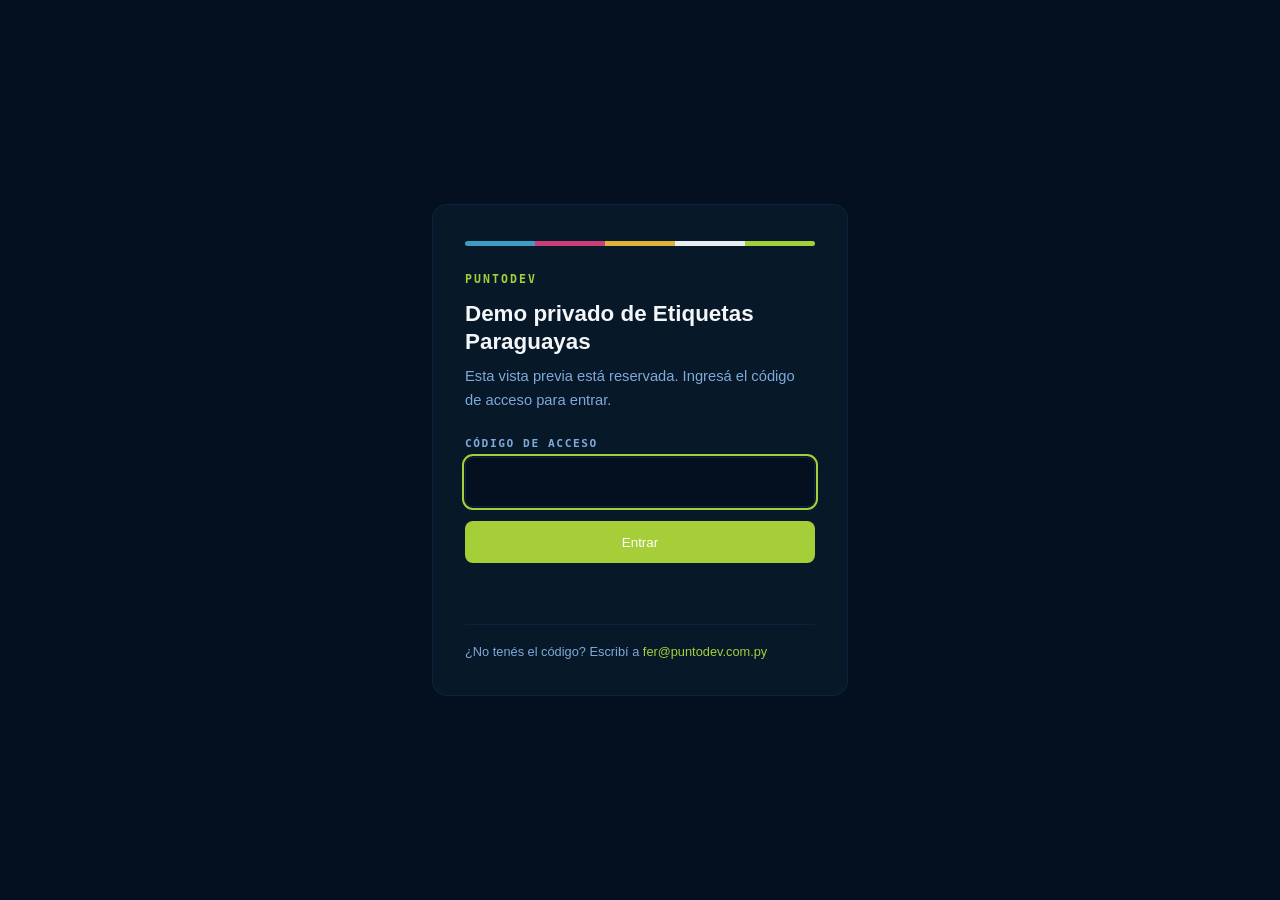
==== commit f07662da: "Corrige el tramo invisible de la barra de marca sobre fondo oscuro" ====
--- a/index.html
+++ b/index.html
@@ -94,7 +94,7 @@
   <main class="caja">
     <div class="barra">
       <i style="background:#3d9bc4"></i><i style="background:#c93f77"></i>
-      <i style="background:#e0b13a"></i><i style="background:#0b1b2b"></i>
+      <i style="background:#e0b13a"></i><i style="background:#e8edf2"></i>
       <i style="background:#a6ce39"></i>
     </div>
 
